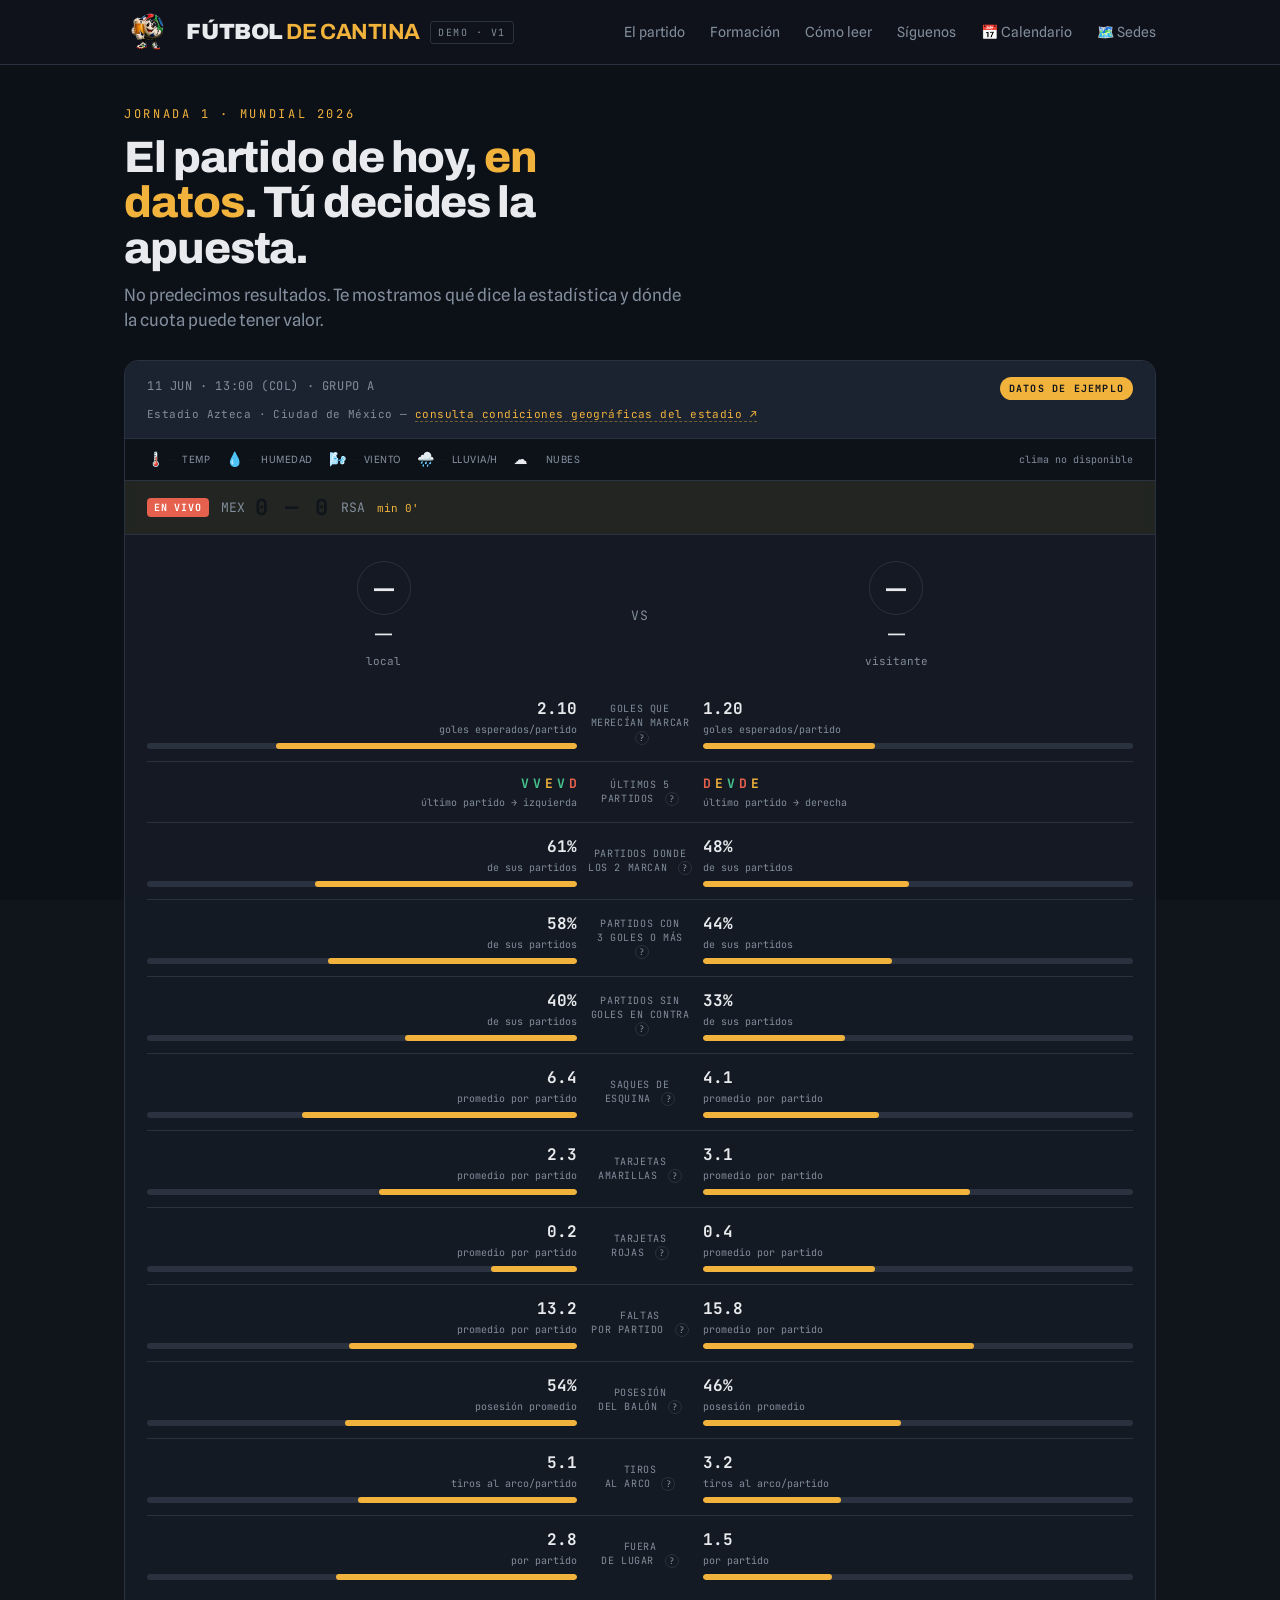
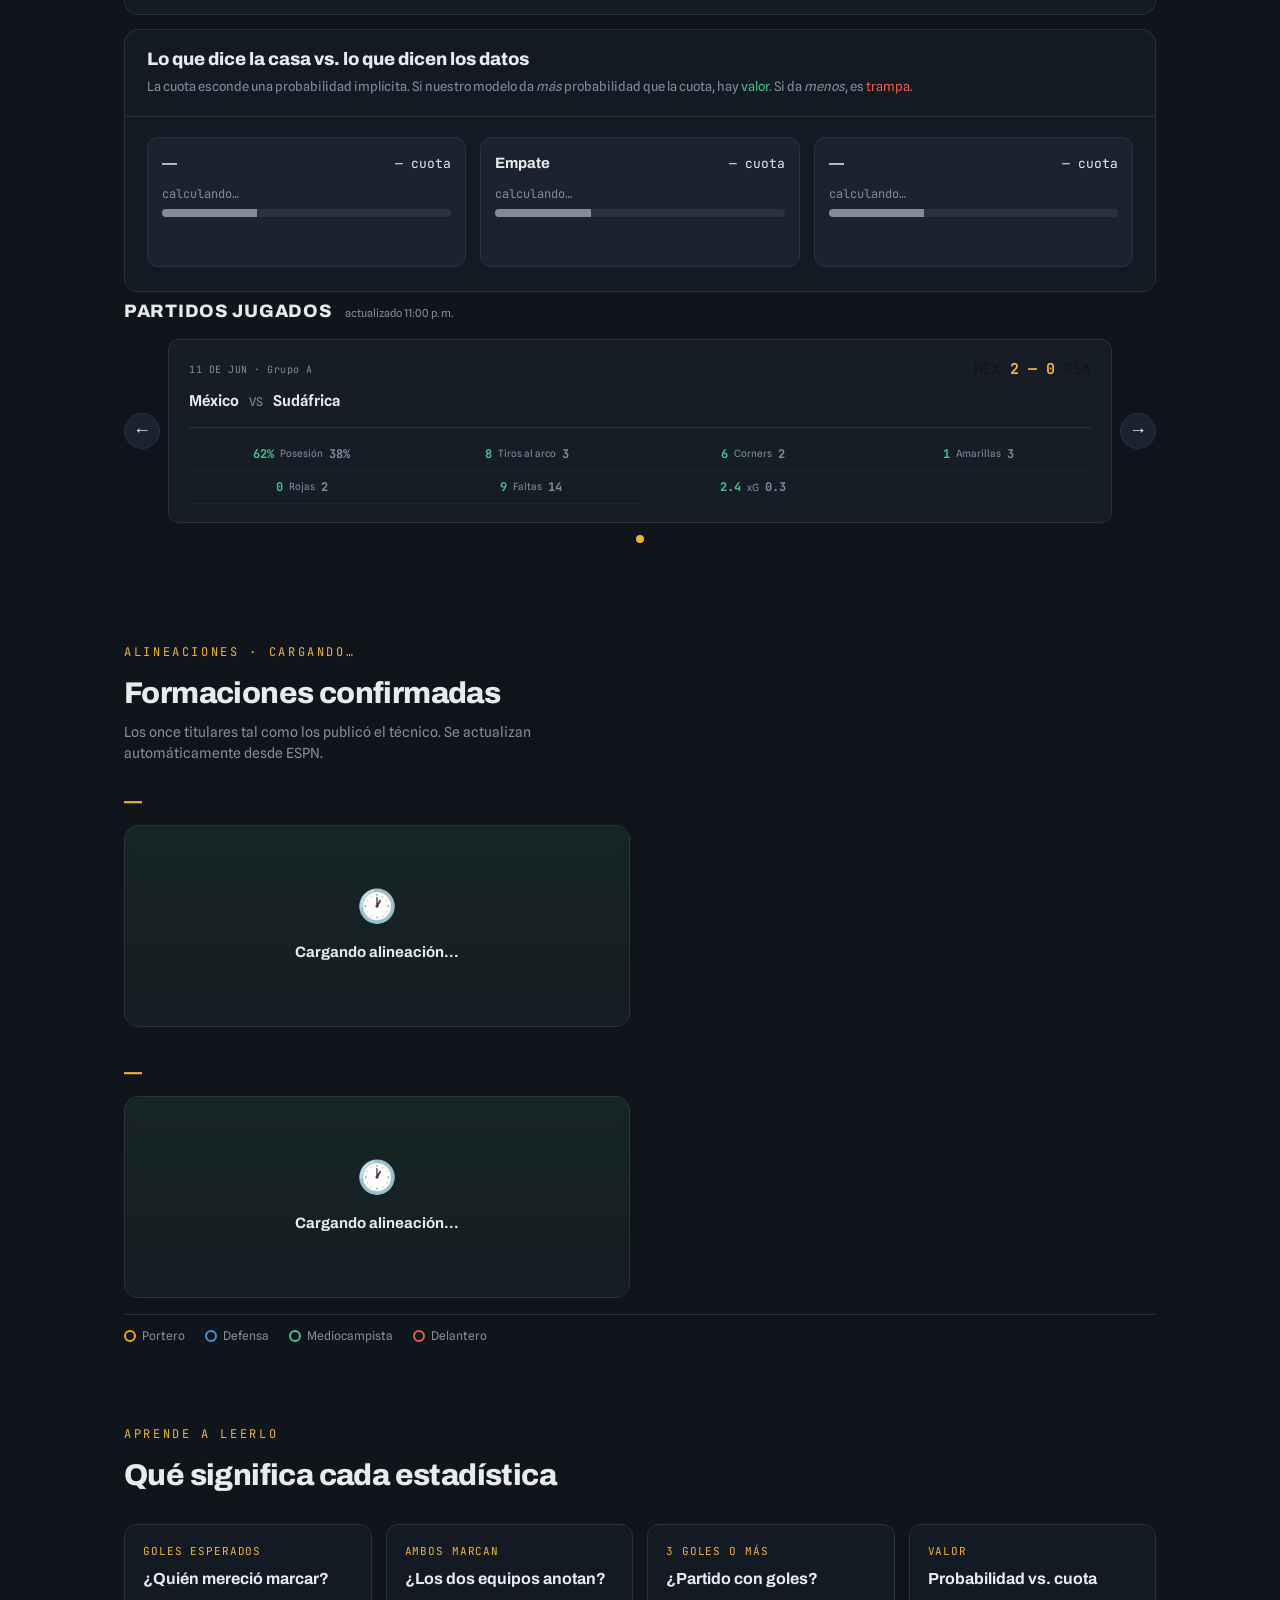
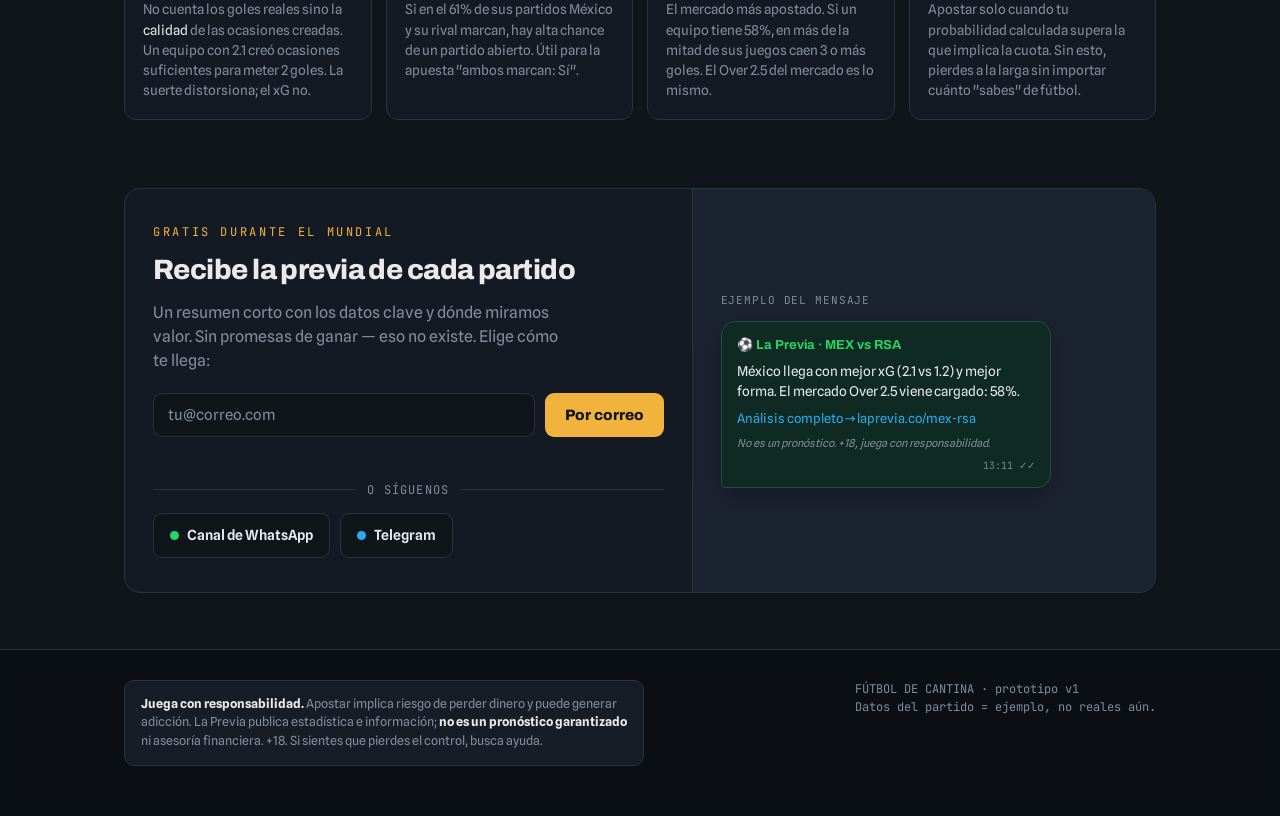
==== index.html @ c5393a56 "Motor Poisson: probabilidades automaticas desde historial ESPN" ====
<!doctype html>
<html lang="es">
<head>
  <meta charset="utf-8">
  <meta name="viewport" content="width=device-width, initial-scale=1">
  <title>Fútbol de Cantina — Los datos antes de la apuesta</title>
  <link rel="preconnect" href="https://fonts.googleapis.com">
  <link rel="preconnect" href="https://fonts.gstatic.com" crossorigin>
  <link href="https://fonts.googleapis.com/css2?family=Archivo:ital,wght@0,400;0,600;0,800;0,900&family=Spline+Sans:wght@400;500;600&family=JetBrains+Mono:wght@500;700&display=swap" rel="stylesheet">
  <link rel="stylesheet" href="style.css">
</head>
<body>

<!-- Video de fondo: pon tu archivo en video/fondo.mp4 -->
<div class="video-bg">
  <video autoplay muted loop playsinline>
    <source src="15552725_3840_2160_30fps.mp4" type="video/mp4">
  </video>
</div>

<header>
  <div class="wrap bar">
    <div class="brand">
      <img src="Logo.png" alt="Logo Fútbol de Cantina" class="logo-img">
      <span class="logo">FÚTBOL <b>DE CANTINA</b></span>
      <span class="tag-demo">demo · v1</span>
    </div>
    <nav>
      <a href="#partido">El partido</a>
      <a href="#formacion">Formación</a>
      <a href="#leer">Cómo leer</a>
      <a href="#lista">Síguenos</a>
      <a href="partidos.html">📅 Calendario</a>
      <a href="sedes.html">🗺️ Sedes</a>
    </nav>
  </div>
</header>

<main class="wrap">

  <!-- ── SECCIÓN 1: Dossier del partido ── -->
  <section class="hero" id="partido">
    <div class="eyebrow">Jornada 1 · Mundial 2026</div>
    <h1>El partido de hoy, <em>en datos</em>. Tú decides la apuesta.</h1>
    <p class="lede">No predecimos resultados. Te mostramos qué dice la estadística y dónde la cuota puede tener valor.</p>

    <div class="dossier" aria-label="Análisis del partido">
      <div class="dossier-top">
        <span class="meta">11 JUN · 13:00 (COL) · GRUPO A</span>
        <span class="demo-pill">Datos de ejemplo</span>
        <div class="meta-estadio">
          Estadio Azteca · Ciudad de México —
          <a href="sedes.html#cdmx" class="link-sede">consulta condiciones geográficas del estadio ↗</a>
        </div>
      </div>

      <!-- ── CLIMA EN VIVO (Open-Meteo, sin API key) ── -->
      <div class="clima-vivo" id="clima-vivo">
        <div class="clima-item" id="cv-temp"><span class="cv-icon">🌡️</span><span class="cv-val" id="cv-temp-val">—</span><span class="cv-lbl">temp</span></div>
        <div class="clima-item" id="cv-hum"><span class="cv-icon">💧</span><span class="cv-val" id="cv-hum-val">—</span><span class="cv-lbl">humedad</span></div>
        <div class="clima-item" id="cv-viento"><span class="cv-icon">🌬️</span><span class="cv-val" id="cv-viento-val">—</span><span class="cv-lbl">viento</span></div>
        <div class="clima-item" id="cv-precip"><span class="cv-icon">🌧️</span><span class="cv-val" id="cv-precip-val">—</span><span class="cv-lbl">lluvia/h</span></div>
        <div class="clima-item" id="cv-nube"><span class="cv-icon">☁️</span><span class="cv-val" id="cv-nube-val">—</span><span class="cv-lbl">nubes</span></div>
        <div class="clima-actualizando" id="cv-estado">cargando clima…</div>
      </div>

      <!-- ── MARCADOR EN VIVO ── -->
      <div class="marcador-vivo" id="marcador-vivo" hidden>
        <div class="mv-badge" id="mv-estado-badge">EN VIVO</div>
        <div class="mv-score">
          <span class="mv-equipo" id="mv-local">MEX</span>
          <span class="mv-goles" id="mv-goles">0 — 0</span>
          <span class="mv-equipo" id="mv-visitante">RSA</span>
        </div>
        <div class="mv-minuto" id="mv-minuto">min 0'</div>
        <div class="mv-stats" id="mv-stats-row"></div>
      </div>

      <div class="teams" id="teams-dyn">
        <div class="team">
          <div class="crest" id="crest-local">—</div>
          <div class="name" id="name-local">—</div>
          <div class="rank" id="rank-local">local</div>
        </div>
        <div class="vs">VS</div>
        <div class="team">
          <div class="crest" id="crest-visitante">—</div>
          <div class="name" id="name-visitante">—</div>
          <div class="rank" id="rank-visitante">visitante</div>
        </div>
      </div>

      <div class="ind">

        <!-- ESTADÍSTICA 1: Goles esperados -->
        <div class="ind-row">
          <div class="cell l">
            <div class="ind-val l">2.10</div>
            <div class="ind-sub l">goles esperados/partido</div>
            <div class="barwrap l"><span class="bar" data-w="70"></span></div>
          </div>
          <div class="ind-label">
            Goles que<br>merecían marcar
            <span class="stat-tip" data-tip="xg">?</span>
          </div>
          <div class="cell">
            <div class="ind-val r">1.20</div>
            <div class="ind-sub r">goles esperados/partido</div>
            <div class="barwrap"><span class="bar" data-w="40"></span></div>
          </div>
        </div>

        <!-- ESTADÍSTICA 2: Últimos 5 partidos -->
        <div class="ind-row">
          <div class="cell l">
            <div class="ind-val l forma">
              <span class="f-v">V</span><span class="f-v">V</span><span class="f-e">E</span><span class="f-v">V</span><span class="f-d">D</span>
            </div>
            <div class="ind-sub l">último partido → izquierda</div>
          </div>
          <div class="ind-label">
            Últimos 5<br>partidos
            <span class="stat-tip" data-tip="forma">?</span>
          </div>
          <div class="cell">
            <div class="ind-val r forma">
              <span class="f-d">D</span><span class="f-e">E</span><span class="f-v">V</span><span class="f-d">D</span><span class="f-e">E</span>
            </div>
            <div class="ind-sub r">último partido → derecha</div>
          </div>
        </div>

        <!-- ESTADÍSTICA 3: Ambos marcan -->
        <div class="ind-row">
          <div class="cell l">
            <div class="ind-val l">61%</div>
            <div class="ind-sub l">de sus partidos</div>
            <div class="barwrap l"><span class="bar" data-w="61"></span></div>
          </div>
          <div class="ind-label">
            Partidos donde<br>los 2 marcan
            <span class="stat-tip" data-tip="btts">?</span>
          </div>
          <div class="cell">
            <div class="ind-val r">48%</div>
            <div class="ind-sub r">de sus partidos</div>
            <div class="barwrap"><span class="bar" data-w="48"></span></div>
          </div>
        </div>

        <!-- ESTADÍSTICA 4: Más de 2 goles -->
        <div class="ind-row">
          <div class="cell l">
            <div class="ind-val l">58%</div>
            <div class="ind-sub l">de sus partidos</div>
            <div class="barwrap l"><span class="bar" data-w="58"></span></div>
          </div>
          <div class="ind-label">
            Partidos con<br>3 goles o más
            <span class="stat-tip" data-tip="over">?</span>
          </div>
          <div class="cell">
            <div class="ind-val r">44%</div>
            <div class="ind-sub r">de sus partidos</div>
            <div class="barwrap"><span class="bar" data-w="44"></span></div>
          </div>
        </div>

        <!-- ESTADÍSTICA 5: Portería a cero -->
        <div class="ind-row">
          <div class="cell l">
            <div class="ind-val l">40%</div>
            <div class="ind-sub l">de sus partidos</div>
            <div class="barwrap l"><span class="bar" data-w="40"></span></div>
          </div>
          <div class="ind-label">
            Partidos sin<br>goles en contra
            <span class="stat-tip" data-tip="cs">?</span>
          </div>
          <div class="cell">
            <div class="ind-val r">33%</div>
            <div class="ind-sub r">de sus partidos</div>
            <div class="barwrap"><span class="bar" data-w="33"></span></div>
          </div>
        </div>

        <!-- ESTADÍSTICA 6: Saques de esquina -->
        <div class="ind-row">
          <div class="cell l">
            <div class="ind-val l">6.4</div>
            <div class="ind-sub l">promedio por partido</div>
            <div class="barwrap l"><span class="bar" data-w="64"></span></div>
          </div>
          <div class="ind-label">
            Saques de<br>esquina
            <span class="stat-tip" data-tip="corners">?</span>
          </div>
          <div class="cell">
            <div class="ind-val r">4.1</div>
            <div class="ind-sub r">promedio por partido</div>
            <div class="barwrap"><span class="bar" data-w="41"></span></div>
          </div>
        </div>

        <!-- ESTADÍSTICA 7: Tarjetas amarillas -->
        <div class="ind-row">
          <div class="cell l">
            <div class="ind-val l">2.3</div>
            <div class="ind-sub l">promedio por partido</div>
            <div class="barwrap l"><span class="bar" data-w="46"></span></div>
          </div>
          <div class="ind-label">
            Tarjetas<br>amarillas
            <span class="stat-tip" data-tip="amarillas">?</span>
          </div>
          <div class="cell">
            <div class="ind-val r">3.1</div>
            <div class="ind-sub r">promedio por partido</div>
            <div class="barwrap"><span class="bar" data-w="62"></span></div>
          </div>
        </div>

        <!-- ESTADÍSTICA 8: Tarjetas rojas -->
        <div class="ind-row">
          <div class="cell l">
            <div class="ind-val l">0.2</div>
            <div class="ind-sub l">promedio por partido</div>
            <div class="barwrap l"><span class="bar" data-w="20"></span></div>
          </div>
          <div class="ind-label">
            Tarjetas<br>rojas
            <span class="stat-tip" data-tip="rojas">?</span>
          </div>
          <div class="cell">
            <div class="ind-val r">0.4</div>
            <div class="ind-sub r">promedio por partido</div>
            <div class="barwrap"><span class="bar" data-w="40"></span></div>
          </div>
        </div>

        <!-- ESTADÍSTICA 9: Faltas -->
        <div class="ind-row">
          <div class="cell l">
            <div class="ind-val l">13.2</div>
            <div class="ind-sub l">promedio por partido</div>
            <div class="barwrap l"><span class="bar" data-w="53"></span></div>
          </div>
          <div class="ind-label">
            Faltas<br>por partido
            <span class="stat-tip" data-tip="faltas">?</span>
          </div>
          <div class="cell">
            <div class="ind-val r">15.8</div>
            <div class="ind-sub r">promedio por partido</div>
            <div class="barwrap"><span class="bar" data-w="63"></span></div>
          </div>
        </div>

        <!-- ESTADÍSTICA 10: Posesión -->
        <div class="ind-row">
          <div class="cell l">
            <div class="ind-val l">54%</div>
            <div class="ind-sub l">posesión promedio</div>
            <div class="barwrap l"><span class="bar" data-w="54"></span></div>
          </div>
          <div class="ind-label">
            Posesión<br>del balón
            <span class="stat-tip" data-tip="posesion">?</span>
          </div>
          <div class="cell">
            <div class="ind-val r">46%</div>
            <div class="ind-sub r">posesión promedio</div>
            <div class="barwrap"><span class="bar" data-w="46"></span></div>
          </div>
        </div>

        <!-- ESTADÍSTICA 11: Tiros al arco -->
        <div class="ind-row">
          <div class="cell l">
            <div class="ind-val l">5.1</div>
            <div class="ind-sub l">tiros al arco/partido</div>
            <div class="barwrap l"><span class="bar" data-w="51"></span></div>
          </div>
          <div class="ind-label">
            Tiros<br>al arco
            <span class="stat-tip" data-tip="tiros">?</span>
          </div>
          <div class="cell">
            <div class="ind-val r">3.2</div>
            <div class="ind-sub r">tiros al arco/partido</div>
            <div class="barwrap"><span class="bar" data-w="32"></span></div>
          </div>
        </div>

        <!-- ESTADÍSTICA 12: Fuera de lugar -->
        <div class="ind-row">
          <div class="cell l">
            <div class="ind-val l">2.8</div>
            <div class="ind-sub l">por partido</div>
            <div class="barwrap l"><span class="bar" data-w="56"></span></div>
          </div>
          <div class="ind-label">
            Fuera<br>de lugar
            <span class="stat-tip" data-tip="offside">?</span>
          </div>
          <div class="cell">
            <div class="ind-val r">1.5</div>
            <div class="ind-sub r">por partido</div>
            <div class="barwrap"><span class="bar" data-w="30"></span></div>
          </div>
        </div>

      </div><!-- /ind -->
    </div><!-- /dossier -->

    <!-- ── SECCIÓN EN VIVO: Lo que está pasando vs lo esperado ── -->
    <div id="seccion-vivo" hidden>
      <div class="vivo-header">
        <span class="vivo-header-badge">EN VIVO</span>
        <span class="vivo-header-titulo">Lo que está pasando en el partido</span>
        <span class="vivo-header-sub">vs. lo que se esperaba históricamente</span>
      </div>
      <div class="dossier vivo-dossier" aria-label="Estadísticas en vivo">
        <div class="dossier-top vivo-dossier-top">
          <span class="meta" id="vivo-meta-equipos">—</span>
          <span class="vivo-leyenda">
            <span class="vivo-dot hist"></span> Histórico &nbsp;
            <span class="vivo-dot live"></span> En vivo
          </span>
        </div>
        <!-- Comparación lado a lado por fila -->
        <div class="ind vivo-comparacion" id="ind-vivo-comp">
          <!-- Se llena dinámicamente por renderComparacion() -->
        </div>
        <!-- Stats puras en vivo -->
        <div class="ind" id="ind-vivo"></div>
      </div>
    </div>

    <!-- Bloque valor vs. cuota -->
    <div class="signature" id="bloque-valor">
      <div class="sig-head">
        <h3>Lo que dice la casa vs. lo que dicen los datos</h3>
        <p>La cuota esconde una probabilidad implícita. Si nuestro modelo da <em>más</em> probabilidad que la cuota, hay <span style="color:var(--pos)">valor</span>. Si da <em>menos</em>, es <span style="color:var(--neg)">trampa</span>.</p>
        <p class="previa-fuente" id="previa-fuente" style="font-size:12px;color:var(--muted);margin-top:4px"></p>
      </div>
      <div class="sig-body">
        <div class="market" id="market-dyn">
          <!-- Se llena dinámicamente -->
          <div class="pick">
            <div class="h"><span class="opt" id="opt-local">—</span><span class="odd mono" id="odd-local">— cuota</span></div>
            <div class="pct" id="pct-local">calculando…</div>
            <div class="pbar"><i id="pbar-local" data-w="33"></i></div>
            <span class="valtag" id="val-local"></span>
          </div>
          <div class="pick">
            <div class="h"><span class="opt">Empate</span><span class="odd mono" id="odd-empate">— cuota</span></div>
            <div class="pct" id="pct-empate">calculando…</div>
            <div class="pbar"><i id="pbar-empate" data-w="33"></i></div>
            <span class="valtag" id="val-empate"></span>
          </div>
          <div class="pick">
            <div class="h"><span class="opt" id="opt-visitante">—</span><span class="odd mono" id="odd-visitante">— cuota</span></div>
            <div class="pct" id="pct-visitante">calculando…</div>
            <div class="pbar"><i id="pbar-visitante" data-w="33"></i></div>
            <span class="valtag" id="val-visitante"></span>
          </div>
        </div>
      </div>
    </div>
  </section>

  <!-- ── CARRUSEL PARTIDOS ANTERIORES ── -->
  <section id="carrusel-sec" hidden>
    <div class="car-titulo-row">
      <span class="car-titulo">Partidos jugados</span>
      <span class="car-actualizado" id="car-actualizado"></span>
    </div>
    <div class="carrusel-wrap">
      <button class="car-flecha car-prev" id="car-prev" onclick="carMover(-1)">&#8592;</button>
      <div class="carrusel-viewport">
        <div class="carrusel-track" id="car-track"></div>
      </div>
      <button class="car-flecha car-next" id="car-next" onclick="carMover(1)">&#8594;</button>
    </div>
    <div class="car-dots" id="car-dots"></div>
  </section>

  <!-- ── SECCIÓN 2: Formaciones ── -->
  <section class="formacion-sec" id="formacion">
    <div class="eyebrow" id="form-eyebrow">Alineaciones · cargando…</div>
    <h2 class="sec-title">Formaciones confirmadas</h2>
    <p class="sec-sub">Los once titulares tal como los publicó el técnico. Se actualizan automáticamente desde ESPN.</p>

    <!-- Local -->
    <div class="form-equipo-titulo" id="form-local-titulo">—</div>
    <div id="form-local-grid" class="form-grid">
      <div class="form-team-card">
        <div class="pitch pitch-pendiente">
          <div class="pendiente-msg">
            <div class="pendiente-icon">🕐</div>
            <div class="pendiente-txt">Cargando alineación…</div>
          </div>
        </div>
      </div>
    </div>

    <!-- Visitante -->
    <div class="form-equipo-titulo" id="form-visitante-titulo" style="margin-top:32px">—</div>
    <div id="form-visitante-grid" class="form-grid">
      <div class="form-team-card">
        <div class="pitch pitch-pendiente">
          <div class="pendiente-msg">
            <div class="pendiente-icon">🕐</div>
            <div class="pendiente-txt">Cargando alineación…</div>
          </div>
        </div>
      </div>
    </div>

    <!-- Leyenda -->
    <div class="form-leyenda">
      <span class="ley-item"><span class="ley-dot gk"></span>Portero</span>
      <span class="ley-item"><span class="ley-dot def"></span>Defensa</span>
      <span class="ley-item"><span class="ley-dot mid"></span>Mediocampista</span>
      <span class="ley-item"><span class="ley-dot fwd"></span>Delantero</span>
    </div>
  </section>

  <!-- ── SECCIÓN 3: Cómo leer ── -->
  <section class="read" id="leer">
    <div class="eyebrow">Aprende a leerlo</div>
    <h2>Qué significa cada estadística</h2>
    <div class="grid4">
      <div class="card">
        <div class="k">Goles esperados</div>
        <h4>¿Quién mereció marcar?</h4>
        <p>No cuenta los goles reales sino la <em>calidad</em> de las ocasiones creadas. Un equipo con 2.1 creó ocasiones suficientes para meter 2 goles. La suerte distorsiona; el xG no.</p>
      </div>
      <div class="card">
        <div class="k">Ambos marcan</div>
        <h4>¿Los dos equipos anotan?</h4>
        <p>Si en el 61% de sus partidos México y su rival marcan, hay alta chance de un partido abierto. Útil para la apuesta "ambos marcan: Sí".</p>
      </div>
      <div class="card">
        <div class="k">3 goles o más</div>
        <h4>¿Partido con goles?</h4>
        <p>El mercado más apostado. Si un equipo tiene 58%, en más de la mitad de sus juegos caen 3 o más goles. El Over 2.5 del mercado es lo mismo.</p>
      </div>
      <div class="card">
        <div class="k">VALOR</div>
        <h4>Probabilidad vs. cuota</h4>
        <p>Apostar solo cuando tu probabilidad calculada supera la que implica la cuota. Sin esto, pierdes a la larga sin importar cuánto "sabes" de fútbol.</p>
      </div>
    </div>
  </section>

  <!-- ── SECCIÓN 4: Captación ── -->
  <section class="capture" id="lista">
    <div class="cap-grid">
      <div class="cap-left">
        <div class="eyebrow">Gratis durante el Mundial</div>
        <h2>Recibe la previa de cada partido</h2>
        <p>Un resumen corto con los datos clave y dónde miramos valor. Sin promesas de ganar — eso no existe. Elige cómo te llega:</p>

        <form name="lista-correo" method="POST" data-netlify="true"
              netlify-honeypot="campo-trampa" id="form-correo" novalidate>
          <p class="campo-trampa" aria-hidden="true">
            <label>No llenes esto: <input name="campo-trampa"></label>
          </p>
          <input type="hidden" name="form-name" value="lista-correo">
          <div class="form">
            <input id="email" name="email" type="email" inputmode="email"
                   placeholder="tu@correo.com" aria-label="Correo electrónico" required>
            <button type="submit">Por correo</button>
          </div>
        </form>

        <div class="ok" id="ok" role="status" aria-live="polite"></div>

        <div class="or">o síguenos</div>
        <div class="chans">
          <a class="chan" href="#" id="wa" aria-label="Canal de WhatsApp próximamente">
            <span class="dot wa"></span> Canal de WhatsApp
          </a>
          <a class="chan" href="#" id="tg" aria-label="Canal de Telegram próximamente">
            <span class="dot tg"></span> Telegram
          </a>
        </div>
      </div>

      <div class="cap-right">
        <div class="preview-label">Ejemplo del mensaje</div>
        <div class="bubble">
          <div class="head">⚽ La Previa · MEX vs RSA</div>
          <p>México llega con mejor xG (2.1 vs 1.2) y mejor forma. El mercado Over 2.5 viene cargado: 58%.</p>
          <p class="link">Análisis completo → laprevia.co/mex-rsa</p>
          <p class="legal">No es un pronóstico. +18, juega con responsabilidad.</p>
          <div class="time">13:11 ✓✓</div>
        </div>
      </div>
    </div>
  </section>

</main>

<footer>
  <div class="wrap foot">
    <div class="resp">
      <b>Juega con responsabilidad.</b> Apostar implica riesgo de perder dinero y puede generar adicción.
      La Previa publica estadística e información; <b>no es un pronóstico garantizado</b> ni asesoría financiera.
      +18. Si sientes que pierdes el control, busca ayuda.
    </div>
    <div class="who">FÚTBOL DE CANTINA · prototipo v1<br>Datos del partido = ejemplo, no reales aún.</div>
  </div>
</footer>

<!-- Barra de navegación inferior para móvil -->
<nav class="bottom-nav" aria-label="Navegación">
  <a href="#partido"   class="bnav-item" aria-label="El partido">
    <span class="bnav-icon">⚽</span>
    <span class="bnav-label">Partido</span>
  </a>
  <a href="#formacion" class="bnav-item" aria-label="Formaciones">
    <span class="bnav-icon">👥</span>
    <span class="bnav-label">Formación</span>
  </a>
  <a href="partidos.html" class="bnav-item" aria-label="Calendario">
    <span class="bnav-icon">📅</span>
    <span class="bnav-label">Calendario</span>
  </a>
  <a href="sedes.html" class="bnav-item" aria-label="Sedes">
    <span class="bnav-icon">🗺️</span>
    <span class="bnav-label">Sedes</span>
  </a>
  <a href="#lista" class="bnav-item" aria-label="Síguenos">
    <span class="bnav-icon">🔔</span>
    <span class="bnav-label">Síguenos</span>
  </a>
</nav>

<!-- Modal de estadísticas del jugador -->
<div class="modal-overlay" id="modal" role="dialog" aria-modal="true" aria-labelledby="modal-nombre" hidden>
  <div class="modal-box">
    <button class="modal-close" id="modal-close" aria-label="Cerrar">✕</button>
    <div class="modal-pos-tag" id="modal-pos"></div>
    <div class="modal-nombre" id="modal-nombre"></div>
    <div class="modal-stats" id="modal-stats"></div>
    <p class="modal-nota">Datos de ejemplo · no reales</p>
  </div>
</div>

<!-- Tooltip de estadísticas -->
<div class="tooltip-box" id="tooltip" hidden></div>

<script src="datos.js"></script>
<script src="main.js"></script>

<script>
/* ══════════════════════════════════════════════════════════════
   AUTO-ROTACIÓN: detecta el partido activo o el próximo
   usando HORARIO y RESULTADOS_PARTIDOS de datos.js
══════════════════════════════════════════════════════════════ */
var dp         = detectarPartido();
var matchShow  = dp.actual || dp.proximo;   /* partido a mostrar */
var ahora      = Date.now();

/* Construir objeto PARTIDO desde datos.js */
var PARTIDO = {
  lat:       matchShow ? matchShow.lat : 19.3029,
  lon:       matchShow ? matchShow.lon : -99.1504,
  fixtureId: null,
  apiKey:    '',
  marcador:  null,
  statsVivo: null
};

/* Si hay resultado disponible (partido jugado o en curso) */
if (matchShow) {
  var res = RESULTADOS_PARTIDOS[matchShow.id];
  if (res && res.jugado) {
    var inicioMs = new Date(matchShow.utc).getTime();
    var diffMin  = Math.floor((ahora - inicioMs) / 60000);
    var estado   = diffMin >= 115 ? 'FT' : diffMin >= 46 ? '2H' : diffMin >= 45 ? 'HT' : 'NS';
    PARTIDO.marcador = {
      localNom:       matchShow.localSig,
      visitanteNom:   matchShow.visitanteSig,
      golesLocal:     res.golesLocal,
      golesVisitante: res.golesVisitante,
      minuto:         Math.min(90, Math.max(1, diffMin)),
      estado:         estado
    };
    PARTIDO.statsVivo = res.stats;
  }
}

/* Actualizar cabecera y equipos del dossier con el partido real */
if (matchShow) {
  var metaEl = document.querySelector('.dossier-top .meta');
  var estadioEl = document.querySelector('.meta-estadio');
  var fechaUTC  = new Date(matchShow.utc);
  var fechaStr = fechaUTC.toLocaleDateString('es-CO', { timeZone:'America/Bogota', day:'2-digit', month:'short' }).toUpperCase();
  var horaStr  = fechaUTC.toLocaleTimeString('es-CO', { timeZone:'America/Bogota', hour:'2-digit', minute:'2-digit' });
  if (metaEl)   metaEl.textContent = fechaStr + ' · ' + horaStr + ' (COL) · GRUPO ' + matchShow.grupo;
  if (estadioEl) estadioEl.innerHTML = matchShow.estadio + ' —'
    + ' <a href="sedes.html#' + matchShow.estadioId + '" class="link-sede">consulta condiciones geográficas del estadio ↗</a>';

  /* Nombres de equipos en el bloque VS */
  var cL = document.getElementById('crest-local'),
      cV = document.getElementById('crest-visitante'),
      nL = document.getElementById('name-local'),
      nV = document.getElementById('name-visitante');
  if (cL) cL.textContent = matchShow.localSig;
  if (cV) cV.textContent = matchShow.visitanteSig;
  if (nL) nL.textContent = matchShow.localNom  || matchShow.localSig;
  if (nV) nV.textContent = matchShow.visitanteNom || matchShow.visitanteSig;

  /* Títulos de formación */
  var ftL = document.getElementById('form-local-titulo'),
      ftV = document.getElementById('form-visitante-titulo');
  if (ftL) ftL.textContent = matchShow.localNom  || matchShow.localSig;
  if (ftV) ftV.textContent = matchShow.visitanteNom || matchShow.visitanteSig;
}

function cargarClima() {
  var url = 'https://api.open-meteo.com/v1/forecast'
    + '?latitude='  + PARTIDO.lat
    + '&longitude=' + PARTIDO.lon
    + '&current=temperature_2m,relative_humidity_2m,precipitation,wind_speed_10m,cloud_cover'
    + '&wind_speed_unit=kmh&timezone=auto';

  fetch(url)
    .then(function(r) { return r.json(); })
    .then(function(d) {
      var c = d.current;
      document.getElementById('cv-temp-val').textContent   = c.temperature_2m    + '°C';
      document.getElementById('cv-hum-val').textContent    = c.relative_humidity_2m + '%';
      document.getElementById('cv-viento-val').textContent = c.wind_speed_10m    + ' km/h';
      document.getElementById('cv-precip-val').textContent = c.precipitation      + ' mm';
      document.getElementById('cv-nube-val').textContent   = c.cloud_cover        + '%';
      document.getElementById('cv-estado').textContent     = 'actualizado ' + new Date().toLocaleTimeString('es-CO', {hour:'2-digit', minute:'2-digit'});
    })
    .catch(function() {
      document.getElementById('cv-estado').textContent = 'clima no disponible';
    });
}

cargarClima();
setInterval(cargarClima, 10 * 60 * 1000); /* cada 10 min */

/* ══════════════════════════════════════════════════════════════
   MARCADOR EN VIVO — API-Football (RapidAPI, plan gratuito)
   Sólo se activa si PARTIDO.fixtureId tiene un valor y
   PARTIDO.apiKey está configurado.
   Estadísticas que actualiza en tiempo real:
   posesión, tiros, corners, tarjetas amarillas/rojas, faltas
══════════════════════════════════════════════════════════════ */
var STATS_EN_VIVO = [
  { key: 'Ball Possession',      id: 'posesion', lbl: 'posesión' },
  { key: 'Shots on Goal',        id: 'tiros',    lbl: 'tiros'    },
  { key: 'Corner Kicks',         id: 'corners',  lbl: 'corners'  },
  { key: 'Yellow Cards',         id: 'amarillas',lbl: 'amarillas'},
  { key: 'Red Cards',            id: 'rojas',    lbl: 'rojas'    },
  { key: 'Fouls',                id: 'faltas',   lbl: 'faltas'   }
];

function actualizarStatsBarra(id, valorLocal, valorVisitante) {
  /* Actualiza la barra y el número en las filas .ind-row del dossier */
  var rows = document.querySelectorAll('.ind-row');
  rows.forEach(function(row) {
    var tip = row.querySelector('[data-tip="' + id + '"]');
    if (!tip) return;
    var vals = row.querySelectorAll('.ind-val');
    var bars = row.querySelectorAll('.bar');
    if (vals[0]) vals[0].textContent = valorLocal;
    if (vals[1]) vals[1].textContent = valorVisitante;
    /* recalcular barras proporcionales */
    var vL = parseFloat(valorLocal)    || 0;
    var vR = parseFloat(valorVisitante)|| 0;
    var max = Math.max(vL, vR, 1);
    if (bars[0]) bars[0].dataset.w = Math.round(vL / max * 100);
    if (bars[1]) bars[1].dataset.w = Math.round(vR / max * 100);
    /* re-animar */
    if (bars[0]) bars[0].style.width = bars[0].dataset.w + '%';
    if (bars[1]) bars[1].style.width = bars[1].dataset.w + '%';
  });
}

function renderMiniStats(statsLocal, statsVisitante) {
  var cont = document.getElementById('mv-stats-row');
  if (!cont) return;
  cont.innerHTML = '';
  STATS_EN_VIVO.forEach(function(s) {
    var vL = statsLocal[s.key]      || '—';
    var vR = statsVisitante[s.key]  || '—';
    var el = document.createElement('div');
    el.className = 'mv-stat-item';
    el.innerHTML = '<span class="mvs-val">' + vL + ' / ' + vR + '</span>'
                 + '<span class="mvs-lbl">' + s.lbl + '</span>';
    cont.appendChild(el);
    actualizarStatsBarra(s.id, vL, vR);
  });
}

function mostrarMarcador(localNom, visitanteNom, golesL, golesV, minuto, estado) {
  var mv    = document.getElementById('marcador-vivo');
  var badge = document.getElementById('mv-estado-badge');
  if (!mv) return;
  mv.hidden = false;
  document.getElementById('mv-local').textContent     = localNom;
  document.getElementById('mv-visitante').textContent = visitanteNom;
  document.getElementById('mv-goles').textContent     = golesL + ' — ' + golesV;
  var esFinal = (estado === 'FT' || estado === 'AET' || estado === 'PEN');
  document.getElementById('mv-minuto').textContent    = esFinal ? 'Partido finalizado' : 'min ' + minuto + '\'';
  badge.textContent = esFinal ? 'FINALIZADO' : 'EN VIVO';
  badge.classList.toggle('finalizado', esFinal);
}

/* ── Marcador desde datos manuales ── */
function aplicarMarcadorManual() {
  var m = PARTIDO.marcador;
  if (!m || m.estado === 'NS') return;
  mostrarMarcador(m.localNom, m.visitanteNom, m.golesLocal, m.golesVisitante, m.minuto, m.estado);
  if (PARTIDO.statsVivo) {
    /* Mapear statsVivo al formato que espera renderMiniStats */
    var sL = {}, sV = {};
    var MAP = {
      posesion:  'Ball Possession',
      tiros:     'Shots on Goal',
      corners:   'Corner Kicks',
      amarillas: 'Yellow Cards',
      rojas:     'Red Cards',
      faltas:    'Fouls',
      xg:        'expected_goals'
    };
    Object.keys(PARTIDO.statsVivo).forEach(function(k) {
      var key = MAP[k] || k;
      sL[key] = PARTIDO.statsVivo[k].local;
      sV[key] = PARTIDO.statsVivo[k].visitante;
    });
    renderMiniStats(sL, sV);
    renderTablaVivo(PARTIDO.statsVivo);
    renderComparacion(PARTIDO.statsVivo);
    var meta = document.getElementById('vivo-meta-equipos');
    if (meta) meta.textContent = m.localNom + ' vs ' + m.visitanteNom + ' · ' + (m.estado === 'FT' ? 'Final' : 'min ' + m.minuto + '\'');
  }
}

/* ── Comparación histórico vs vivo por fila ── */
function renderComparacion(sv) {
  var cont = document.getElementById('ind-vivo-comp');
  if (!cont) return;
  cont.innerHTML = '';
  var META = {
    xg:        { hist: 'xg',        lbl: 'Goles esperados (xG)',  histL: null, histR: null },
    posesion:  { hist: 'posesion',  lbl: 'Posesión del balón' },
    tiros:     { hist: 'tiros',     lbl: 'Tiros al arco' },
    corners:   { hist: 'corners',   lbl: 'Saques de esquina' },
    amarillas: { hist: 'amarillas', lbl: 'Amarillas' },
    rojas:     { hist: 'rojas',     lbl: 'Tarjetas rojas' },
    faltas:    { hist: 'faltas',    lbl: 'Faltas cometidas' }
  };
  /* Leer valores históricos del DOM */
  function getHistVal(tip, side) {
    var row = null;
    document.querySelectorAll('.ind-row').forEach(function(r) {
      if (r.querySelector('[data-tip="' + tip + '"]')) row = r;
    });
    if (!row) return '—';
    var vals = row.querySelectorAll('.ind-val');
    return side === 'l' ? (vals[0] ? vals[0].textContent : '—')
                        : (vals[1] ? vals[1].textContent : '—');
  }
  Object.keys(META).forEach(function(k) {
    if (!sv[k]) return;
    var info = META[k];
    var vHL = getHistVal(info.hist || k, 'l');
    var vHR = getHistVal(info.hist || k, 'r');
    var vLL = sv[k].local, vLR = sv[k].visitante;
    var row = document.createElement('div');
    row.className = 'comp-row';
    row.innerHTML =
      '<div class="comp-cell l">'
        + '<span class="comp-hist">' + vHL + '</span>'
        + '<span class="comp-sep">→</span>'
        + '<span class="comp-live">' + vLL + '</span>'
      + '</div>'
      + '<div class="comp-label">' + info.lbl + '</div>'
      + '<div class="comp-cell r">'
        + '<span class="comp-live">' + vLR + '</span>'
        + '<span class="comp-sep">←</span>'
        + '<span class="comp-hist">' + vHR + '</span>'
      + '</div>';
    cont.appendChild(row);
  });
}

/* ── Tabla "Lo que está pasando" ── */
function renderTablaVivo(sv) {
  var sec = document.getElementById('seccion-vivo');
  if (!sec) return;
  sec.hidden = false;
  var LABELS = {
    xg:        { lbl: 'Goles esperados (xG)', tip: 'xg' },
    posesion:  { lbl: 'Posesión del balón',   tip: 'posesion' },
    tiros:     { lbl: 'Tiros al arco',         tip: 'tiros' },
    corners:   { lbl: 'Saques de esquina',     tip: 'corners' },
    amarillas: { lbl: 'Tarjetas amarillas',    tip: 'amarillas' },
    rojas:     { lbl: 'Tarjetas rojas',        tip: 'rojas' },
    faltas:    { lbl: 'Faltas cometidas',      tip: 'faltas' }
  };
  var cont = document.getElementById('ind-vivo');
  if (!cont) return;
  cont.innerHTML = '';
  Object.keys(LABELS).forEach(function(k) {
    if (!sv[k]) return;
    var info = LABELS[k];
    var vL = sv[k].local, vR = sv[k].visitante;
    var nL = parseFloat(vL) || 0, nR = parseFloat(vR) || 0;
    var max = Math.max(nL, nR, 1);
    var wL = Math.round(nL / max * 100), wR = Math.round(nR / max * 100);
    var row = document.createElement('div');
    row.className = 'ind-row';
    row.innerHTML =
      '<div class="cell l">'
        + '<div class="ind-val l vivo-num">' + vL + '</div>'
        + '<div class="barwrap l"><span class="bar vivo-bar" style="width:' + wL + '%"></span></div>'
      + '</div>'
      + '<div class="ind-label">' + info.lbl + '<span class="stat-tip" data-tip="' + info.tip + '">?</span></div>'
      + '<div class="cell">'
        + '<div class="ind-val r vivo-num">' + vR + '</div>'
        + '<div class="barwrap"><span class="bar vivo-bar" style="width:' + wR + '%"></span></div>'
      + '</div>';
    cont.appendChild(row);
  });
}

/* ── API-Football (cuando tengas key) ── */
function cargarPartidoVivo() {
  if (!PARTIDO.fixtureId || !PARTIDO.apiKey) return;
  fetch('https://api-football-v1.p.rapidapi.com/v3/fixtures?id=' + PARTIDO.fixtureId + '&live=all', {
    headers: {
      'x-rapidapi-host': 'api-football-v1.p.rapidapi.com',
      'x-rapidapi-key':  PARTIDO.apiKey
    }
  })
    .then(function(r) { return r.json(); })
    .then(function(d) {
      var fix = d.response && d.response[0];
      if (!fix) return;
      mostrarMarcador(
        fix.teams.home.name.substring(0,3).toUpperCase(),
        fix.teams.away.name.substring(0,3).toUpperCase(),
        fix.goals.home, fix.goals.away,
        fix.fixture.status.elapsed,
        fix.fixture.status.short
      );
      var statsArr = fix.statistics || [];
      var sL = {}, sV = {};
      statsArr.forEach(function(equipo, i) {
        var dest = i === 0 ? sL : sV;
        (equipo.statistics || []).forEach(function(s) { dest[s.type] = s.value; });
      });
      renderMiniStats(sL, sV);
    })
    .catch(function() {});
}

/* ══════════════════════════════════════════════════════════════
   CARRUSEL DE PARTIDOS ANTERIORES — lee resultados.json
══════════════════════════════════════════════════════════════ */
var carIdx  = 0;
var carTotal = 0;
var carTimer = null;
var LSTAT = { posesion:'Posesión', tiros:'Tiros al arco', corners:'Corners',
              amarillas:'Amarillas', rojas:'Rojas', faltas:'Faltas', xg:'xG' };

function cargarCarrusel() {
  fetch('resultados.json?v=' + Date.now())
    .then(function(r) { return r.json(); })
    .then(function(d) {
      var jugados = (d.partidos || []).filter(function(p) { return p.jugado; });
      if (!jugados.length) return;
      var sec = document.getElementById('carrusel-sec');
      if (sec) sec.hidden = false;
      var upd = document.getElementById('car-actualizado');
      if (upd && d.lastUpdated) {
        var t = new Date(d.lastUpdated);
        upd.textContent = 'actualizado ' + t.toLocaleTimeString('es-CO', { hour:'2-digit', minute:'2-digit' });
      }
      var track = document.getElementById('car-track');
      var dots  = document.getElementById('car-dots');
      if (!track || !dots) return;
      carTotal = jugados.length;
      track.innerHTML = jugados.map(function(p, i) {
        var stats = p.stats || {};
        var statsHtml = Object.keys(LSTAT).map(function(k) {
          var s = stats[k];
          if (!s) return '';
          return '<div class="hist-stat">'
            + '<span class="hs-l">' + s.local + '</span>'
            + '<span class="hs-k">' + LSTAT[k] + '</span>'
            + '<span class="hs-r">' + s.visitante + '</span>'
            + '</div>';
        }).join('');
        var dt  = new Date(p.fecha);
        var fec = dt.toLocaleDateString('es-CO', { timeZone:'America/Bogota', day:'2-digit', month:'short' }).toUpperCase();
        return '<div class="car-card" data-idx="' + i + '">'
          + '<div class="car-card-top">'
          + '<span class="hc-fecha">' + fec + ' · Grupo ' + p.grupo + '</span>'
          + '<span class="hc-score">' + p.localSig + ' <b>' + p.golesLocal + ' — ' + p.golesVisitante + '</b> ' + p.visitanteSig + '</span>'
          + '</div>'
          + '<div class="car-equipos">'
          + '<span class="car-eq-nom">' + p.localNom + '</span>'
          + '<span class="car-eq-sep">vs</span>'
          + '<span class="car-eq-nom">' + p.visitanteNom + '</span>'
          + '</div>'
          + (statsHtml ? '<div class="hist-stats car-stats">' + statsHtml + '</div>' : '')
          + '</div>';
      }).join('');
      dots.innerHTML = jugados.map(function(_, i) {
        return '<span class="car-dot' + (i===0?' active':'') + '" onclick="carIr(' + i + ')"></span>';
      }).join('');
      carIr(0);
      carAutoplay();
    })
    .catch(function() {});
}

function carIr(idx) {
  carIdx = Math.max(0, Math.min(idx, carTotal - 1));
  var track = document.getElementById('car-track');
  if (track) track.style.transform = 'translateX(-' + (carIdx * 100) + '%)';
  document.querySelectorAll('.car-dot').forEach(function(d, i) {
    d.classList.toggle('active', i === carIdx);
  });
}

function carMover(dir) {
  carIr((carIdx + dir + carTotal) % carTotal);
  clearInterval(carTimer);
  carAutoplay();
}

function carAutoplay() {
  clearInterval(carTimer);
  if (carTotal > 1) {
    carTimer = setInterval(function() { carIr((carIdx + 1) % carTotal); }, 4000);
  }
}

/* ══════════════════════════════════════════════════════════════
   FORMACIONES DINÁMICAS
══════════════════════════════════════════════════════════════ */
var POS_ORDER = ['GK','G','P','DEF','D','CB','LB','RB','FB','WB','MID','M','CM','DM','AM','LM','RM','FWD','F','FW','LW','RW','CF','ST','ATT'];
var POS_GROUP = {
  GK:0, G:0, P:0,
  DEF:1, D:1, CB:1, LB:1, RB:1, FB:1, WB:1,
  MID:2, M:2, CM:2, DM:2, AM:2, LM:2, RM:2,
  FWD:3, F:3, FW:3, LW:3, RW:3, CF:3, ST:3, ATT:3
};
var POS_CSS = ['gk','def','mid','fwd'];
var POS_LBL = ['Portero','Defensa','Mediocampo','Delantero'];

function grupoPosicion(pos) {
  return POS_GROUP[pos.toUpperCase()] !== undefined ? POS_GROUP[pos.toUpperCase()] : 2;
}

function renderEquipoFormacion(containerId, tituloId, teamData, label) {
  var tit = document.getElementById(tituloId);
  if (tit) tit.textContent = label || (teamData ? teamData.nom : '—');

  var cont = document.getElementById(containerId);
  if (!cont) return;

  if (!teamData || !teamData.jugadores || !teamData.jugadores.length) {
    cont.innerHTML = '<div class="form-team-card"><div class="pitch pitch-pendiente">'
      + '<div class="pendiente-msg"><div class="pendiente-icon">🕐</div>'
      + '<div class="pendiente-txt">Alineación no publicada aún</div>'
      + '<div class="pendiente-sub">Se actualizará automáticamente</div></div></div></div>';
    return;
  }

  /* Agrupar titulares por línea */
  var titulares = teamData.jugadores.filter(function(j) { return j.titular; });
  var suplentes = teamData.jugadores.filter(function(j) { return !j.titular; });
  if (!titulares.length) titulares = teamData.jugadores.slice(0, 11);

  var filas = [[], [], [], []]; /* GK, DEF, MID, FWD */
  titulares.forEach(function(j) {
    var g = grupoPosicion(j.pos || '');
    filas[g].push(j);
  });

  var formBadge = teamData.formacion
    ? '<span class="form-badge confirmada">' + teamData.formacion + '</span>'
    : '<span class="form-badge confirmada">Confirmada</span>';

  var pitchHtml = filas.slice().reverse().map(function(fila, ri) {
    /* reverse: FWD arriba, GK abajo en el pitch */
    var realIdx = 3 - ri;
    if (!fila.length) return '';
    var jugHtml = fila.map(function(j) {
      var posClass = POS_CSS[realIdx] || 'mid';
      return '<div class="jugador" data-pos="' + (j.pos || '') + '" data-nombre="' + j.nombre + '">'
        + '<div class="jug-circle ' + posClass + '">' + (j.num || '?') + '</div>'
        + '<div class="jug-nombre">' + j.nombre + '</div>'
        + '</div>';
    }).join('');
    return '<div class="pitch-row">' + jugHtml + '</div>';
  }).filter(Boolean).join('');

  var suplHtml = '';
  if (suplentes.length) {
    suplHtml = '<div class="form-suplentes"><span class="form-sup-titulo">Suplentes</span>'
      + suplentes.map(function(j) {
          return '<span class="form-sup-item"><span class="sup-num">' + (j.num || '') + '</span> ' + j.nombre + '</span>';
        }).join('')
      + '</div>';
  }

  cont.innerHTML = '<div class="form-team-card">'
    + '<div class="form-team-header">'
    + '<span class="form-team-name">' + (teamData.nom || '') + '</span>'
    + formBadge
    + '</div>'
    + '<div class="pitch">' + pitchHtml + '</div>'
    + suplHtml
    + '</div>';

  /* Reactivar tooltips de jugador */
  cont.querySelectorAll('.jugador').forEach(function(el) {
    el.addEventListener('click', function() {
      var nom = this.dataset.nombre;
      var pos = this.dataset.pos;
      /* Reusar modal existente si hay */
      var modal = document.getElementById('modal-jugador');
      if (modal) {
        modal.querySelector && (modal.querySelector('.modal-nombre') || {textContent:''}).textContent != null
          && (modal.querySelector('.modal-nombre') || {}).textContent != undefined
          ? (modal.querySelector('.modal-nombre').textContent = nom) : null;
        modal.hidden = false;
      }
    });
  });
}

/* ══════════════════════════════════════════════════════════════
   MARCADOR EN VIVO — Netlify function (proxy ESPN)
   Actualiza cada 60 segundos durante ventana del partido
══════════════════════════════════════════════════════════════ */
function cargarPartidoVivoESPN() {
  fetch('/.netlify/functions/live')
    .then(function(r) { return r.json(); })
    .then(function(d) {
      var events = d.events || [];
      /* Marcador */
      var ev = null;
      if (matchShow && events.length) {
        ev = events.find(function(e) {
          return (e.local === matchShow.localSig || e.local === matchShow.visitanteSig);
        }) || events[0];
      } else if (events.length) {
        ev = events[0];
      }
      if (ev) mostrarMarcador(ev.local, ev.visitante, ev.golesLocal, ev.golesVisitante, ev.minuto, ev.estado);

      /* Stats en vivo */
      if (d.statsVivo) {
        renderTablaVivo(d.statsVivo);
        renderComparacion(d.statsVivo);
        renderMiniStats(
          Object.fromEntries(Object.entries(d.statsVivo).map(function(e) {
            var MAP2 = { posesion:'Ball Possession', tiros:'Shots on Goal', corners:'Corner Kicks',
                         amarillas:'Yellow Cards', rojas:'Red Cards', faltas:'Fouls' };
            return [MAP2[e[0]] || e[0], e[1].local];
          })),
          Object.fromEntries(Object.entries(d.statsVivo).map(function(e) {
            var MAP2 = { posesion:'Ball Possession', tiros:'Shots on Goal', corners:'Corner Kicks',
                         amarillas:'Yellow Cards', rojas:'Red Cards', faltas:'Fouls' };
            return [MAP2[e[0]] || e[0], e[1].visitante];
          }))
        );
      }

      /* Alineaciones */
      if (d.lineups && (d.lineups.local || d.lineups.visitante)) {
        renderEquipoFormacion('form-local-grid',    'form-local-titulo',    d.lineups.local,    null);
        renderEquipoFormacion('form-visitante-grid','form-visitante-titulo',d.lineups.visitante,null);
        var ey = document.getElementById('form-eyebrow');
        if (ey) ey.textContent = 'Alineaciones · confirmadas por ESPN';
      }
    })
    .catch(function() {});
}

/* ── Mostrar resultado en tarjeta del calendario (si está abierta) ── */
function marcarResultadosCalendario() {
  document.querySelectorAll('.partido-card').forEach(function(card) {
    var siglas = card.querySelectorAll('.p-sigla');
    if (siglas.length < 2) return;
    var sigL = siglas[0].textContent.replace(/[^A-Z]/g,'').trim();
    var sigR = siglas[1].textContent.replace(/[^A-Z]/g,'').trim();
    var res  = RESULTADOS_PARTIDOS[sigL + '-' + sigR];
    if (!res) return;
    var vsEl = card.querySelector('.p-vs');
    if (vsEl && !vsEl.querySelector('.p-score')) {
      vsEl.innerHTML = '<span class="p-score">' + res.golesLocal + ' — ' + res.golesVisitante + '</span>';
      vsEl.classList.add('tiene-resultado');
      card.classList.add('jugado');
    }
  });
}

/* ══════════════════════════════════════════════════════════════
   PREVIA ESTADÍSTICA — lee resultados.json → previas[id]
   Puebla TODOS los indicadores del dossier con datos reales.
══════════════════════════════════════════════════════════════ */
function cargarPrevia() {
  if (!matchShow) return;
  fetch('resultados.json?v=' + Date.now())
    .then(function(r) { return r.json(); })
    .then(function(d) {
      var pv = d.previas && d.previas[matchShow.id];
      if (!pv) return;
      aplicarPrevia(pv);
    })
    .catch(function() {});
}

function aplicarPrevia(pv) {
  /* ── Actualizar eyebrow ── */
  var ey = document.querySelector('.formacion-sec .eyebrow');
  if (ey) ey.textContent = 'Alineaciones · actualizadas ESPN';

  /* ── Forma visual ── */
  function htmlForma(arr) {
    if (!arr || !arr.length) return '<span style="color:var(--muted);font-size:12px">Sin datos aún</span>';
    return arr.map(function(r) {
      return '<span class="f-' + (r==='V'?'v':r==='E'?'e':'d') + '">' + r + '</span>';
    }).join('');
  }

  /* ── Actualizar filas del dossier (.ind-row) por su data-tip ── */
  function setRow(tip, valL, valR, wL, wR) {
    var row = null;
    document.querySelectorAll('.ind-row').forEach(function(r) {
      if (r.querySelector('[data-tip="' + tip + '"]')) row = r;
    });
    if (!row) return;
    var vals = row.querySelectorAll('.ind-val');
    var bars = row.querySelectorAll('.bar');
    /* No sobreescribir si está en modo vivo */
    if (vals[0] && !vals[0].classList.contains('vivo-num')) vals[0].textContent = valL;
    if (vals[1] && !vals[1].classList.contains('vivo-num')) vals[1].textContent = valR;
    var wLn = wL !== undefined ? wL : (parseFloat(valL)||0);
    var wRn = wR !== undefined ? wR : (parseFloat(valR)||0);
    var max = Math.max(wLn, wRn, 1);
    if (bars[0]) { bars[0].dataset.w = Math.round(wLn/max*100); bars[0].style.width = bars[0].dataset.w+'%'; }
    if (bars[1]) { bars[1].dataset.w = Math.round(wRn/max*100); bars[1].style.width = bars[1].dataset.w+'%'; }
  }

  function setFormaRow(arr, side) {
    document.querySelectorAll('.ind-row').forEach(function(r) {
      if (r.querySelector('[data-tip="forma"]')) {
        var formas = r.querySelectorAll('.forma');
        var el = formas[side === 'l' ? 0 : 1];
        if (el) el.innerHTML = htmlForma(arr);
      }
    });
  }

  /* xG */
  setRow('xg',        pv.xGLocal + ' xG',       pv.xGVisitante + ' xG',      pv.xGLocal, pv.xGVisitante);
  /* Forma */
  setFormaRow(pv.formaLocal,    'l');
  setFormaRow(pv.formaVisitante,'r');
  /* BTTS */
  setRow('btts',      pv.bttsPorc_local + '%',   pv.bttsPorc_visitante + '%', pv.bttsPorc_local, pv.bttsPorc_visitante);
  /* Over 2.5 */
  setRow('over',      pv.over25Porc_local + '%', pv.over25Porc_visitante + '%', pv.over25Porc_local, pv.over25Porc_visitante);
  /* Portería a cero */
  setRow('cs',        pv.csPorc_local + '%',     pv.csPorc_visitante + '%',   pv.csPorc_local, pv.csPorc_visitante);
  /* Corners */
  setRow('corners',   pv.cornersXP_local,        pv.cornersXP_visitante);
  /* Amarillas */
  setRow('amarillas', pv.amarillasXP_local,      pv.amarillasXP_visitante);

  /* ── Bloque de probabilidades / valor ── */
  var localNom     = matchShow ? (matchShow.localNom    || matchShow.localSig)    : 'Local';
  var visitanteNom = matchShow ? (matchShow.visitanteNom|| matchShow.visitanteSig): 'Visitante';

  var elOptL = document.getElementById('opt-local');
  var elOptV = document.getElementById('opt-visitante');
  if (elOptL) elOptL.textContent = 'Gana ' + localNom;
  if (elOptV) elOptV.textContent = 'Gana ' + visitanteNom;

  /* Calcular cuota implícita desde nuestras probs para mostrar comparación
     (sin cuota real de casa: mostramos solo nuestro modelo) */
  function actualizarPick(idPct, idPbar, idVal, idOdd, probDatos, labelOdd) {
    var elPct  = document.getElementById(idPct);
    var elPbar = document.getElementById(idPbar);
    var elVal  = document.getElementById(idVal);
    var elOdd  = document.getElementById(idOdd);
    if (elPct)  elPct.textContent  = 'Modelo: ' + probDatos + '%  ·  cuota equivalente ≈ ' + labelOdd;
    if (elPbar) { elPbar.dataset.w = probDatos; elPbar.style.width = probDatos + '%'; }
    /* Cuota justa = 1 / probabilidad */
    var cuotaJusta = probDatos > 0 ? (1 / (probDatos / 100)).toFixed(2) : '—';
    if (elOdd)  elOdd.textContent = cuotaJusta;
    /* Nota de valor (necesita cuota real de la casa — cuando no hay, dejamos neutro) */
    if (elVal)  { elVal.textContent = ''; elVal.className = 'valtag'; }
  }

  var cuotaL = pv.probLocal     > 0 ? (1/(pv.probLocal/100)).toFixed(2)    : '—';
  var cuotaE = pv.probEmpate    > 0 ? (1/(pv.probEmpate/100)).toFixed(2)   : '—';
  var cuotaV = pv.probVisitante > 0 ? (1/(pv.probVisitante/100)).toFixed(2): '—';

  actualizarPick('pct-local',     'pbar-local',     'val-local',     'odd-local',     pv.probLocal,     cuotaL);
  actualizarPick('pct-empate',    'pbar-empate',     'val-empate',    'odd-empate',    pv.probEmpate,    cuotaE);
  actualizarPick('pct-visitante', 'pbar-visitante',  'val-visitante', 'odd-visitante', pv.probVisitante, cuotaV);

  /* Fuente del modelo */
  var elFuente = document.getElementById('previa-fuente');
  if (elFuente) elFuente.textContent = '📊 ' + (pv.basadoEn || 'Modelo Poisson + priors FIFA');

  /* Actualizar sección xG del marcador si existe */
  var xgEl = document.querySelector('.ind-row [data-tip="xg"]');
  if (xgEl) {
    var xgRow = xgEl.closest('.ind-row');
    if (xgRow) {
      var subs = xgRow.querySelectorAll('.ind-sub');
      if (subs[0]) subs[0].textContent = 'goles esperados · λ=' + pv.lambdaLocal;
      if (subs[1]) subs[1].textContent = 'goles esperados · λ=' + pv.lambdaVisitante;
    }
  }
}

/* ── Cargar formaciones desde resultados.json al iniciar ── */
function cargarFormacionesIniciales() {
  fetch('resultados.json?v=' + Date.now())
    .then(function(r) { return r.json(); })
    .then(function(d) {
      if (!matchShow) return;
      var p = (d.partidos || []).find(function(x) { return x.id === matchShow.id; });
      if (!p || !p.lineups) return;
      renderEquipoFormacion('form-local-grid',    'form-local-titulo',    p.lineups.local,    p.localNom);
      renderEquipoFormacion('form-visitante-grid','form-visitante-titulo',p.lineups.visitante,p.visitanteNom);
      var ey = document.getElementById('form-eyebrow');
      if (ey) ey.textContent = 'Alineaciones · confirmadas';
    })
    .catch(function() {});
}

/* Arrancar */
aplicarMarcadorManual();
marcarResultadosCalendario();
cargarCarrusel();
cargarPrevia();
cargarFormacionesIniciales();
/* Polling en vivo cada 60 seg */
cargarPartidoVivoESPN();
setInterval(cargarPartidoVivoESPN, 60 * 1000);
/* Refrescar previa cada 15 min (sincronizado con GitHub Action) */
setInterval(cargarPrevia, 15 * 60 * 1000);
</script>
</body>
</html>
---- style.css ----
/* ── Variables de color y fuente ── */
:root {
  --ink:     #10141B;
  --panel:   #171D27;
  --panel-2: #1C2330;
  --line:    #2A323F;
  --text:    #E8EAED;
  --muted:   #828D9C;
  --amber:   #F2B33D;
  --pos:     #46C28E;
  --neg:     #E5604D;
  --wa:      #25D366;
  --tg:      #2AABEE;
  --maxw:    1080px;
}

*, *::before, *::after { box-sizing: border-box; }
html, body { margin: 0; }

body {
  background: var(--ink);
  color: var(--text);
  font-family: "Spline Sans", system-ui, sans-serif;
  line-height: 1.5;
  -webkit-font-smoothing: antialiased;
}

/* ─────────────────────────────────────
   VIDEO DE FONDO
   Ocupa toda la pantalla detrás de todo.
   Si no hay video (archivo no existe)
   simplemente no muestra nada y el fondo
   oscuro del body actúa como fallback.
───────────────────────────────────── */
.video-bg {
  position: fixed;
  inset: 0;
  z-index: -1;
  overflow: hidden;
}

.video-bg video {
  width: 100%;
  height: 100%;
  object-fit: cover;
  /* Transparencia: 0 = invisible, 1 = opaco.
     0.18 deja ver el video sin que tape las estadísticas. */
  opacity: 0.18;
}

/* Capa oscura adicional encima del video
   para que el texto siempre sea legible */
.video-bg::after {
  content: "";
  position: absolute;
  inset: 0;
  background: rgba(10, 14, 20, 0.55);
}

.wrap { max-width: var(--maxw); margin: 0 auto; padding: 0 24px; }
.mono { font-family: "JetBrains Mono", monospace; font-variant-numeric: tabular-nums; }
.eyebrow {
  font-family: "JetBrains Mono", monospace;
  font-size: 12px;
  letter-spacing: .22em;
  text-transform: uppercase;
  color: var(--amber);
}

/* ─────────────────────────────────────
   HEADER
───────────────────────────────────── */
header {
  border-bottom: 1px solid var(--line);
  background: rgba(16, 20, 27, 0.82);
  backdrop-filter: blur(8px);
  -webkit-backdrop-filter: blur(8px);
}

.bar {
  display: flex;
  align-items: center;
  justify-content: space-between;
  height: 64px;
}

.brand { display: flex; align-items: center; gap: 10px; }

.logo-img {
  height: 42px;
  width: auto;
  object-fit: contain;
  display: block;
}

.logo {
  font-family: "Archivo", sans-serif;
  font-weight: 900;
  font-size: 22px;
  letter-spacing: -.02em;
  text-transform: uppercase;
  line-height: 1;
}
.logo b { color: var(--amber); }

.tag-demo {
  font-family: "JetBrains Mono", monospace;
  font-size: 10px;
  letter-spacing: .15em;
  border: 1px solid var(--line);
  color: var(--muted);
  padding: 3px 7px;
  border-radius: 3px;
  text-transform: uppercase;
}

nav a {
  color: var(--muted);
  text-decoration: none;
  font-size: 14px;
  margin-left: 22px;
}
nav a:hover { color: var(--text); }
nav a:focus-visible { outline: 2px solid var(--amber); outline-offset: 3px; border-radius: 3px; }

@media (max-width: 680px) { nav { display: none; } }

/* ─────────────────────────────────────
   HERO
───────────────────────────────────── */
.hero { padding: 40px 0 6px; }

.hero h1 {
  font-family: "Archivo", sans-serif;
  font-weight: 800;
  letter-spacing: -.025em;
  font-size: clamp(26px, 4.4vw, 44px);
  line-height: 1.03;
  margin: 12px 0 12px;
  max-width: 18ch;
}
.hero h1 em { font-style: normal; color: var(--amber); }

.hero p.lede {
  color: var(--muted);
  font-size: clamp(15px, 2vw, 17px);
  max-width: 56ch;
  margin: 0;
}

/* ─────────────────────────────────────
   DOSSIER DEL PARTIDO
───────────────────────────────────── */
.dossier {
  margin: 26px 0 0;
  border: 1px solid var(--line);
  border-radius: 14px;
  overflow: hidden;
  background: rgba(23, 29, 39, 0.82);
  backdrop-filter: blur(6px);
  -webkit-backdrop-filter: blur(6px);
}

.dossier-top {
  display: flex;
  align-items: flex-start;
  justify-content: space-between;
  flex-wrap: wrap;
  gap: 6px 10px;
  padding: 16px 22px;
  border-bottom: 1px solid var(--line);
  background: var(--panel-2);
}
.meta-estadio {
  width: 100%;
  font-family: "JetBrains Mono", monospace;
  font-size: 11px;
  color: var(--muted);
  letter-spacing: .04em;
}
.link-sede {
  color: var(--amber);
  text-decoration: none;
  border-bottom: 1px dashed rgba(242,179,61,0.4);
  transition: border-color .2s, color .2s;
}
.link-sede:hover { color: #fff; border-color: var(--amber); }

/* ── Clima en vivo ── */
.clima-vivo {
  display: flex;
  align-items: center;
  gap: 4px 16px;
  flex-wrap: wrap;
  padding: 10px 22px;
  border-bottom: 1px solid var(--line);
  background: rgba(10,14,20,0.6);
}
.clima-item { display: flex; align-items: center; gap: 5px; }
.cv-icon { font-size: 14px; }
.cv-val  { font-family: "JetBrains Mono", monospace; font-size: 13px; font-weight: 700; color: var(--ink); }
.cv-lbl  { font-size: 10px; color: var(--muted); text-transform: uppercase; letter-spacing: .05em; }
.clima-actualizando { margin-left: auto; font-size: 10px; color: var(--muted); font-family: "JetBrains Mono", monospace; }

/* ── Marcador en vivo ── */
.marcador-vivo {
  display: flex;
  align-items: center;
  gap: 12px;
  flex-wrap: wrap;
  padding: 10px 22px;
  border-bottom: 1px solid var(--line);
  background: rgba(252,209,22,0.06);
}
.mv-badge {
  background: var(--neg);
  color: #fff;
  font-family: "JetBrains Mono", monospace;
  font-size: 10px;
  font-weight: 700;
  padding: 2px 7px;
  border-radius: 4px;
  letter-spacing: .08em;
  animation: blink-badge 1.2s step-start infinite;
}
@keyframes blink-badge { 50% { opacity: .3; } }
.mv-badge.finalizado { background: var(--muted); animation: none; }
.mv-score { display: flex; align-items: center; gap: 10px; }
.mv-equipo { font-family: "JetBrains Mono", monospace; font-size: 13px; color: var(--muted); }
.mv-goles  { font-family: "JetBrains Mono", monospace; font-size: 22px; font-weight: 700; color: var(--ink); letter-spacing: .1em; }
.mv-minuto { font-family: "JetBrains Mono", monospace; font-size: 11px; color: var(--amber); }
.mv-stats  { display: flex; gap: 14px; flex-wrap: wrap; margin-left: auto; font-size: 11px; color: var(--muted); font-family: "JetBrains Mono", monospace; }
.mv-stat-item { display: flex; flex-direction: column; align-items: center; gap: 1px; }
.mv-stat-item .mvs-lbl { font-size: 9px; text-transform: uppercase; letter-spacing: .05em; }
.mv-stat-item .mvs-val { color: var(--ink); font-weight: 700; }

/* ── Sección en vivo (comparación histórico vs partido) ── */
.vivo-header {
  display: flex; align-items: center; gap: 10px; flex-wrap: wrap;
  padding: 18px 0 10px;
}
.vivo-header-badge {
  background: var(--neg); color: #fff;
  font-family: "JetBrains Mono", monospace; font-size: 10px; font-weight: 700;
  padding: 3px 8px; border-radius: 4px; letter-spacing: .08em;
  animation: blink-badge 1.2s step-start infinite;
}
.vivo-header-titulo { font-size: 16px; font-weight: 700; color: var(--ink); }
.vivo-header-sub    { font-size: 12px; color: var(--muted); }
.vivo-leyenda       { display: flex; align-items: center; gap: 6px; font-size: 11px; color: var(--muted); margin-left: auto; }
.vivo-dot { display: inline-block; width: 8px; height: 8px; border-radius: 50%; }
.vivo-dot.hist { background: var(--muted); }
.vivo-dot.live { background: var(--neg); }
.vivo-dossier { margin-top: 0; }
.vivo-dossier-top { background: rgba(220,50,50,0.08); border-bottom-color: rgba(220,50,50,0.2); }
.vivo-num { color: var(--neg) !important; }
.vivo-bar { background: var(--neg) !important; }

/* Comparación lado a lado */
.comp-row {
  display: grid; grid-template-columns: 1fr auto 1fr;
  align-items: center; gap: 8px;
  padding: 9px 22px; border-bottom: 1px solid var(--line);
}
.comp-row:last-child { border-bottom: none; }
.comp-cell { display: flex; align-items: center; gap: 6px; }
.comp-cell.l { justify-content: flex-end; }
.comp-cell.r { justify-content: flex-start; }
.comp-hist { font-family: "JetBrains Mono", monospace; font-size: 13px; color: var(--muted); }
.comp-live { font-family: "JetBrains Mono", monospace; font-size: 16px; font-weight: 700; color: var(--neg); }
.comp-sep  { font-size: 10px; color: var(--line); }
.comp-label { font-size: 11px; color: var(--muted); text-align: center; white-space: nowrap; }

/* ── Tabla de grupos (partidos.html) ── */
.filtro-grupos { background: rgba(50,200,100,0.1) !important; border-color: rgba(50,200,100,0.35) !important; }
.filtro-grupos.activo { background: rgba(50,200,100,0.25) !important; color: #fff !important; }
.grupos-nota {
  font-size: 11px; color: var(--muted); padding: 10px 0 18px;
  font-family: "JetBrains Mono", monospace; letter-spacing: .03em;
}
.grupos-grid {
  display: grid;
  grid-template-columns: repeat(auto-fill, minmax(320px, 1fr));
  gap: 16px;
  padding-bottom: 40px;
}
.grupo-tabla {
  background: var(--panel); border: 1px solid var(--line);
  border-radius: 12px; overflow: hidden;
}
.grupo-titulo {
  padding: 10px 16px; font-family: "JetBrains Mono", monospace;
  font-size: 11px; font-weight: 700; letter-spacing: .12em;
  color: var(--amber); background: var(--panel-2);
  border-bottom: 1px solid var(--line);
}
.tabla-pos { width: 100%; border-collapse: collapse; font-size: 12px; }
.tabla-pos th {
  padding: 6px 8px; text-align: center;
  font-family: "JetBrains Mono", monospace; font-size: 10px;
  color: var(--muted); font-weight: 500; letter-spacing: .05em;
  border-bottom: 1px solid var(--line);
}
.tabla-pos th.th-eq { text-align: left; padding-left: 14px; }
.tabla-pos th.th-pts { color: var(--amber); }
.tabla-pos td { padding: 7px 8px; text-align: center; color: var(--muted); border-bottom: 1px solid rgba(255,255,255,.04); }
.tabla-pos tr:last-child td { border-bottom: none; }
.tabla-pos td.td-eq { text-align: left; padding-left: 14px; display: flex; align-items: center; gap: 7px; }
.tabla-pos td.td-pts { font-family: "JetBrains Mono", monospace; font-weight: 700; color: var(--ink); }
.tabla-pos td.dg-pos { color: var(--pos); }
.tabla-pos td.dg-neg { color: var(--neg); }
.tabla-pos tr.clasifica td { color: var(--ink); }
.tabla-pos tr.clasifica td.td-eq { border-left: 3px solid var(--pos); padding-left: 11px; }
.tabla-pos tr.fila-col { background: rgba(252,209,22,0.06); }
.tabla-pos tr.fila-col td.td-eq { border-left-color: var(--amber); }
.eq-sig  { font-family: "JetBrains Mono", monospace; font-size: 11px; font-weight: 700; color: var(--ink); min-width: 30px; }
.eq-nom  { font-size: 11px; color: var(--muted); }
/* Tarjeta jugada */
.partido-card.jugado { opacity: 0.75; }
.p-vs.tiene-resultado { display: flex; flex-direction: column; align-items: center; }
.p-score { font-family: "JetBrains Mono", monospace; font-size: 16px; font-weight: 700; color: var(--ink); }
@media (max-width: 680px) {
  .grupos-grid { grid-template-columns: 1fr; }
  .comp-row { padding: 8px 14px; }
}

/* ── Histórico de partidos ── */
.hist-header {
  display: flex; align-items: center; justify-content: space-between;
  padding: 14px 0 8px;
  border-top: 1px solid var(--line);
}
.hist-titulo { font-size: 14px; font-weight: 700; color: var(--muted); letter-spacing: .04em; }
.hist-toggle {
  background: var(--panel); border: 1px solid var(--line); color: var(--amber);
  font-family: "JetBrains Mono", monospace; font-size: 11px;
  padding: 4px 12px; border-radius: 6px; cursor: pointer;
}
.hist-toggle:hover { background: var(--panel-2); }
.hist-card {
  background: var(--panel); border: 1px solid var(--line);
  border-radius: 12px; overflow: hidden; margin-bottom: 12px;
}
.hist-card-top {
  display: flex; align-items: center; gap: 14px; flex-wrap: wrap;
  padding: 12px 18px; background: var(--panel-2);
  border-bottom: 1px solid var(--line);
}
.hc-fecha   { font-family: "JetBrains Mono", monospace; font-size: 10px; color: var(--muted); letter-spacing: .05em; }
.hc-score   { font-family: "JetBrains Mono", monospace; font-size: 15px; color: var(--ink); }
.hc-score b { color: var(--amber); }
.hc-estadio { font-size: 11px; color: var(--muted); margin-left: auto; }
.hist-stats { display: grid; grid-template-columns: repeat(auto-fill, minmax(200px,1fr)); gap: 0; }
.hist-stat  {
  display: grid; grid-template-columns: 1fr auto 1fr;
  align-items: center; gap: 6px; padding: 7px 18px;
  border-bottom: 1px solid rgba(255,255,255,.04); font-size: 12px;
}
.hist-stat:last-child { border-bottom: none; }
.hs-l { font-family: "JetBrains Mono", monospace; font-weight: 700; color: var(--pos); text-align: right; }
.hs-r { font-family: "JetBrains Mono", monospace; font-weight: 700; color: var(--muted); }
.hs-k { font-size: 10px; color: var(--muted); text-align: center; white-space: nowrap; }
.dossier-top .meta {
  font-family: "JetBrains Mono", monospace;
  font-size: 12px;
  color: var(--muted);
  letter-spacing: .05em;
}

.demo-pill {
  font-family: "JetBrains Mono", monospace;
  font-size: 10px;
  letter-spacing: .12em;
  text-transform: uppercase;
  color: var(--ink);
  background: var(--amber);
  padding: 4px 9px;
  border-radius: 20px;
  font-weight: 700;
}

.teams {
  display: grid;
  grid-template-columns: 1fr auto 1fr;
  align-items: center;
  gap: 10px;
  padding: 26px 22px 8px;
}
.team { display: flex; flex-direction: column; align-items: center; gap: 6px; }

.crest {
  width: 54px;
  height: 54px;
  border-radius: 50%;
  display: grid;
  place-items: center;
  font-family: "Archivo", sans-serif;
  font-weight: 900;
  font-size: 20px;
  border: 1px solid var(--line);
}
.team .name { font-family: "Archivo", sans-serif; font-weight: 700; font-size: 17px; text-align: center; }
.team .rank  { font-family: "JetBrains Mono", monospace; font-size: 11px; color: var(--muted); }
.vs { font-family: "JetBrains Mono", monospace; color: var(--muted); font-size: 13px; letter-spacing: .1em; }

/* Indicadores */
.ind { padding: 8px 22px 22px; }

.ind-row {
  display: grid;
  grid-template-columns: 1fr 110px 1fr;
  align-items: center;
  gap: 8px;
  padding: 12px 0;
  border-top: 1px solid var(--line);
}
.ind-row:first-child { border-top: none; }

.ind-label {
  grid-column: 2;
  text-align: center;
  font-family: "JetBrains Mono", monospace;
  font-size: 10px;
  letter-spacing: .06em;
  text-transform: uppercase;
  color: var(--muted);
  line-height: 1.4;
  position: relative;
}

/* Botón de ayuda "?" */
.stat-tip {
  display: inline-block;
  width: 14px;
  height: 14px;
  border-radius: 50%;
  border: 1px solid var(--line);
  font-size: 9px;
  text-align: center;
  line-height: 13px;
  color: var(--muted);
  cursor: pointer;
  margin-left: 4px;
  vertical-align: middle;
}
.stat-tip:hover { border-color: var(--amber); color: var(--amber); }

.ind-val {
  font-family: "JetBrains Mono", monospace;
  font-weight: 700;
  font-size: 16px;
}
.ind-sub {
  font-size: 10px;
  color: var(--muted);
  font-family: "JetBrains Mono", monospace;
  margin-top: 1px;
}

.barwrap {
  height: 6px;
  background: var(--line);
  border-radius: 4px;
  overflow: hidden;
  margin-top: 6px;
}
.barwrap.l { transform: scaleX(-1); }

.barwrap .bar {
  height: 100%;
  background: var(--amber);
  border-radius: 4px;
  width: 0;
  transition: width 1s cubic-bezier(.2,.7,.2,1);
  display: block;
}

.cell { min-width: 0; }
.cell.l { text-align: right; }
.ind-val.l { text-align: right; }
.ind-val.r { text-align: left; }
.ind-sub.l { text-align: right; }
.ind-sub.r { text-align: left; }

/* Últimos 5 partidos — V / E / D */
.forma {
  display: flex;
  gap: 4px;
  font-size: 13px;
  font-weight: 700;
}
.cell.l .forma { justify-content: flex-end; }
.cell   .forma { justify-content: flex-start; }

.f-v { color: var(--pos); }
.f-e { color: var(--amber); }
.f-d { color: var(--neg); }

/* ─────────────────────────────────────
   VALOR VS CUOTA
───────────────────────────────────── */
.signature {
  margin: 14px 0 0;
  border: 1px solid var(--line);
  border-radius: 14px;
  background: rgba(23, 29, 39, 0.82);
  backdrop-filter: blur(6px);
  -webkit-backdrop-filter: blur(6px);
  overflow: hidden;
}

.sig-head { padding: 16px 22px; border-bottom: 1px solid var(--line); }
.sig-head h3 { font-family: "Archivo", sans-serif; font-weight: 800; margin: 0 0 4px; font-size: 18px; }
.sig-head p  { margin: 0; color: var(--muted); font-size: 13px; }

.sig-body { padding: 20px 22px 24px; }

.market {
  display: grid;
  grid-template-columns: 1fr 1fr 1fr;
  gap: 14px;
}
@media (max-width: 680px) { .market { grid-template-columns: 1fr; } }

.pick {
  border: 1px solid var(--line);
  border-radius: 11px;
  padding: 14px;
  background: var(--panel-2);
}
.pick .h {
  display: flex;
  justify-content: space-between;
  align-items: baseline;
  margin-bottom: 10px;
}
.pick .opt { font-family: "Archivo", sans-serif; font-weight: 700; font-size: 15px; }
.pick .odd { font-family: "JetBrains Mono", monospace; font-size: 13px; }

.pbar {
  height: 8px;
  background: var(--line);
  border-radius: 5px;
  overflow: hidden;
  margin: 6px 0 10px;
}
.pbar > i {
  display: block;
  height: 100%;
  background: var(--muted);
  width: 0;
  transition: width 1.1s cubic-bezier(.2,.7,.2,1);
}

.pct { font-family: "JetBrains Mono", monospace; font-size: 12px; color: var(--muted); }

.valtag {
  display: inline-block;
  margin-top: 10px;
  font-family: "JetBrains Mono", monospace;
  font-size: 11px;
  letter-spacing: .05em;
  padding: 4px 8px;
  border-radius: 5px;
  text-transform: uppercase;
  font-weight: 700;
}
.valtag.pos { color: var(--pos); background: rgba(70,194,142,.12);  border: 1px solid rgba(70,194,142,.3); }
.valtag.neg { color: var(--neg); background: rgba(229,96,77,.10);   border: 1px solid rgba(229,96,77,.28); }

/* ─────────────────────────────────────
   FORMACIONES
───────────────────────────────────── */
.formacion-sec {
  padding: 60px 0 8px;
}
.sec-title {
  font-family: "Archivo", sans-serif;
  font-weight: 800;
  font-size: clamp(22px, 3.4vw, 30px);
  margin: 10px 0 6px;
  letter-spacing: -.02em;
}
.sec-sub { color: var(--muted); font-size: 14px; margin: 0 0 24px; max-width: 60ch; }

.form-equipo-titulo {
  font-family: "Archivo", sans-serif;
  font-weight: 800;
  font-size: 18px;
  color: var(--amber);
  margin: 24px 0 10px;
  letter-spacing: -.01em;
}

.form-grid {
  display: grid;
  grid-template-columns: 1fr 1fr;
  gap: 20px;
}
@media (max-width: 760px) { .form-grid { grid-template-columns: 1fr; } }

.form-team-card {
  border: 1px solid var(--line);
  border-radius: 14px;
  overflow: hidden;
  background: rgba(23, 29, 39, 0.82);
  backdrop-filter: blur(6px);
  -webkit-backdrop-filter: blur(6px);
}

.form-team-header {
  display: flex;
  align-items: center;
  justify-content: space-between;
  padding: 14px 18px;
  border-bottom: 1px solid var(--line);
  background: var(--panel-2);
}
.form-team-name {
  font-family: "Archivo", sans-serif;
  font-weight: 800;
  font-size: 16px;
}
.form-badge {
  font-family: "JetBrains Mono", monospace;
  font-size: 10px;
  letter-spacing: .08em;
  text-transform: uppercase;
  padding: 3px 8px;
  border-radius: 20px;
  font-weight: 700;
}
.form-badge.probable  { color: var(--amber); background: rgba(242,179,61,.12); border: 1px solid rgba(242,179,61,.3); }
.form-badge.pendiente { color: var(--muted); background: transparent; border: 1px solid var(--line); }
.form-badge.confirmada{ color: var(--pos);   background: rgba(70,194,142,.12); border: 1px solid rgba(70,194,142,.3); }

/* Cancha */
.pitch {
  padding: 18px 12px;
  display: flex;
  flex-direction: column;
  gap: 14px;
  background: linear-gradient(180deg, rgba(34,85,34,.18) 0%, rgba(25,65,25,.08) 100%);
  border-top: none;
}

.pitch-row {
  display: flex;
  justify-content: center;
  gap: 10px;
  flex-wrap: wrap;
}

.jugador {
  display: flex;
  flex-direction: column;
  align-items: center;
  gap: 4px;
  cursor: pointer;
}

.jug-circle {
  width: 40px;
  height: 40px;
  border-radius: 50%;
  border: 2px solid var(--line);
  background: var(--panel-2);
  display: grid;
  place-items: center;
  font-family: "JetBrains Mono", monospace;
  font-size: 12px;
  font-weight: 700;
  transition: border-color .15s, background .15s;
}
.jugador:hover .jug-circle,
.jugador:focus .jug-circle {
  border-color: var(--amber);
  background: rgba(242,179,61,.12);
}
.jugador:focus { outline: none; }
.jugador:focus-visible .jug-circle { outline: 2px solid var(--amber); outline-offset: 2px; }

/* Color del círculo según posición */
.jugador[data-pos="GK"]  .jug-circle { border-color: #F5A623; color: #F5A623; }
.jugador[data-pos="DEF"] .jug-circle { border-color: #4A90D9; color: #4A90D9; }
.jugador[data-pos="MID"] .jug-circle { border-color: var(--pos); color: var(--pos); }
.jugador[data-pos="FWD"] .jug-circle { border-color: var(--neg); color: var(--neg); }

/* Panel "por confirmar" */
.pitch-pendiente {
  min-height: 200px;
  display: flex;
  align-items: center;
  justify-content: center;
}

.pendiente-msg {
  text-align: center;
  padding: 20px;
}

.pendiente-icon {
  font-size: 32px;
  margin-bottom: 12px;
}

.pendiente-txt {
  font-family: "Archivo", sans-serif;
  font-weight: 700;
  font-size: 15px;
  color: var(--text);
  line-height: 1.4;
  margin-bottom: 6px;
}

.pendiente-sub {
  font-family: "JetBrains Mono", monospace;
  font-size: 11px;
  color: var(--muted);
  letter-spacing: .05em;
}

.jug-nombre {
  font-size: 10px;
  color: var(--muted);
  text-align: center;
  max-width: 60px;
  white-space: nowrap;
  overflow: hidden;
  text-overflow: ellipsis;
}

/* Leyenda de colores */
.form-leyenda {
  display: flex;
  gap: 20px;
  flex-wrap: wrap;
  margin-top: 16px;
  padding: 12px 0;
  border-top: 1px solid var(--line);
}
.ley-item {
  display: flex;
  align-items: center;
  gap: 6px;
  font-size: 12px;
  color: var(--muted);
}
.ley-dot {
  width: 12px;
  height: 12px;
  border-radius: 50%;
  border: 2px solid;
}
.ley-dot.gk  { border-color: #F5A623; }
.ley-dot.def { border-color: #4A90D9; }
.ley-dot.mid { border-color: var(--pos); }
.ley-dot.fwd { border-color: var(--neg); }

/* ─────────────────────────────────────
   MODAL DE JUGADOR
───────────────────────────────────── */
.modal-overlay {
  position: fixed;
  inset: 0;
  background: rgba(0,0,0,.65);
  display: grid;
  place-items: center;
  z-index: 100;
  padding: 20px;
}
.modal-overlay[hidden] { display: none; }

.modal-box {
  background: var(--panel);
  border: 1px solid var(--line);
  border-radius: 16px;
  padding: 28px;
  max-width: 340px;
  width: 100%;
  position: relative;
}

.modal-close {
  position: absolute;
  top: 14px;
  right: 14px;
  background: var(--panel-2);
  border: 1px solid var(--line);
  color: var(--muted);
  width: 28px;
  height: 28px;
  border-radius: 50%;
  cursor: pointer;
  font-size: 12px;
  display: grid;
  place-items: center;
}
.modal-close:hover { border-color: var(--amber); color: var(--amber); }

.modal-pos-tag {
  font-family: "JetBrains Mono", monospace;
  font-size: 10px;
  letter-spacing: .12em;
  text-transform: uppercase;
  color: var(--amber);
  margin-bottom: 4px;
}

.modal-nombre {
  font-family: "Archivo", sans-serif;
  font-weight: 800;
  font-size: 22px;
  margin-bottom: 20px;
}

.modal-stats {
  display: flex;
  flex-direction: column;
  gap: 10px;
}

.stat-row {
  display: flex;
  justify-content: space-between;
  align-items: center;
  padding: 8px 0;
  border-top: 1px solid var(--line);
}
.stat-row:first-child { border-top: none; }

.stat-label {
  font-size: 13px;
  color: var(--muted);
}
.stat-valor {
  font-family: "JetBrains Mono", monospace;
  font-weight: 700;
  font-size: 15px;
  color: var(--text);
}

.modal-nota {
  font-size: 11px;
  color: var(--muted);
  font-style: italic;
  margin: 16px 0 0;
  text-align: center;
}

/* ─────────────────────────────────────
   TOOLTIP
───────────────────────────────────── */
.tooltip-box {
  position: fixed;
  z-index: 200;
  background: var(--panel-2);
  border: 1px solid var(--line);
  border-radius: 8px;
  padding: 10px 13px;
  max-width: 220px;
  font-size: 12px;
  color: var(--text);
  line-height: 1.5;
  pointer-events: none;
  box-shadow: 0 8px 24px rgba(0,0,0,.3);
}
.tooltip-box[hidden] { display: none; }

/* ─────────────────────────────────────
   SECCIÓN CÓMO LEER
───────────────────────────────────── */
.read { padding: 60px 0 8px; }

.read h2 {
  font-family: "Archivo", sans-serif;
  font-weight: 800;
  font-size: clamp(22px, 3.4vw, 30px);
  margin: 10px 0 26px;
  letter-spacing: -.02em;
}

.grid4 {
  display: grid;
  grid-template-columns: repeat(2, 1fr);
  gap: 14px;
}
@media (min-width: 780px) { .grid4 { grid-template-columns: repeat(4, 1fr); } }

.card {
  border: 1px solid var(--line);
  border-radius: 12px;
  padding: 18px;
  background: rgba(23, 29, 39, 0.82);
  backdrop-filter: blur(6px);
  -webkit-backdrop-filter: blur(6px);
}
.card .k {
  font-family: "JetBrains Mono", monospace;
  color: var(--amber);
  font-size: 11px;
  letter-spacing: .08em;
  text-transform: uppercase;
  margin-bottom: 8px;
}
.card h4 { font-family: "Archivo", sans-serif; font-weight: 700; margin: 0 0 8px; font-size: 16px; }
.card p  { margin: 0; color: var(--muted); font-size: 13.5px; }
.card p em { font-style: normal; color: var(--text); }

/* ─────────────────────────────────────
   CAPTACIÓN
───────────────────────────────────── */
.capture {
  margin: 60px 0 0;
  border: 1px solid var(--line);
  border-radius: 16px;
  overflow: hidden;
  background: rgba(23, 29, 39, 0.82);
  backdrop-filter: blur(6px);
  -webkit-backdrop-filter: blur(6px);
}

.cap-grid {
  display: grid;
  grid-template-columns: 1.1fr .9fr;
}
@media (max-width: 760px) { .cap-grid { grid-template-columns: 1fr; } }

.cap-left { padding: 34px 28px; }

.cap-left h2 {
  font-family: "Archivo", sans-serif;
  font-weight: 800;
  font-size: clamp(21px, 3vw, 28px);
  margin: 8px 0 10px;
  letter-spacing: -.02em;
}
.cap-left p { color: var(--muted); max-width: 42ch; margin: 0 0 20px; }

.campo-trampa { display: none; }

.form { display: flex; gap: 10px; flex-wrap: wrap; }

.form input {
  flex: 1;
  min-width: 180px;
  background: var(--ink);
  border: 1px solid var(--line);
  color: var(--text);
  padding: 12px 14px;
  border-radius: 9px;
  font-size: 15px;
  font-family: inherit;
}
.form input:focus {
  outline: 2px solid var(--amber);
  outline-offset: 1px;
  border-color: transparent;
}
.form input::placeholder { color: var(--muted); }

.form button {
  background: var(--amber);
  color: var(--ink);
  border: 0;
  padding: 12px 20px;
  border-radius: 9px;
  font-family: "Archivo", sans-serif;
  font-weight: 800;
  font-size: 15px;
  cursor: pointer;
}
.form button:hover  { filter: brightness(1.06); }
.form button:focus-visible { outline: 2px solid var(--text); outline-offset: 2px; }

.ok {
  color: var(--pos);
  font-family: "JetBrains Mono", monospace;
  font-size: 13px;
  margin-top: 8px;
  min-height: 16px;
}

.or {
  display: flex;
  align-items: center;
  gap: 12px;
  color: var(--muted);
  font-size: 12px;
  margin: 20px 0 14px;
  font-family: "JetBrains Mono", monospace;
  text-transform: uppercase;
  letter-spacing: .1em;
}
.or::before, .or::after { content: ""; flex: 1; height: 1px; background: var(--line); }

.chans { display: flex; gap: 10px; flex-wrap: wrap; }

.chan {
  display: inline-flex;
  align-items: center;
  gap: 8px;
  border: 1px solid var(--line);
  background: var(--ink);
  color: var(--text);
  text-decoration: none;
  padding: 11px 16px;
  border-radius: 9px;
  font-weight: 600;
  font-size: 14px;
  cursor: pointer;
}
.chan:hover { border-color: var(--muted); }
.chan:focus-visible { outline: 2px solid var(--amber); outline-offset: 2px; border-radius: 9px; }

.dot { width: 9px; height: 9px; border-radius: 50%; }
.dot.wa { background: var(--wa); }
.dot.tg { background: var(--tg); }

.cap-right {
  background: var(--panel-2);
  border-left: 1px solid var(--line);
  padding: 28px;
  display: flex;
  flex-direction: column;
  justify-content: center;
}
@media (max-width: 760px) {
  .cap-right { border-left: 0; border-top: 1px solid var(--line); }
}

.preview-label {
  font-family: "JetBrains Mono", monospace;
  font-size: 11px;
  color: var(--muted);
  letter-spacing: .08em;
  text-transform: uppercase;
  margin-bottom: 12px;
}

.bubble {
  background: #0E2A22;
  border: 1px solid #1E5141;
  border-radius: 14px 14px 14px 4px;
  padding: 14px 15px;
  max-width: 330px;
  box-shadow: 0 8px 24px rgba(0,0,0,.25);
}
.bubble .head { font-family: "Archivo", sans-serif; font-weight: 700; font-size: 13px; color: var(--wa); margin-bottom: 7px; }
.bubble p     { margin: 0 0 8px; font-size: 13.5px; line-height: 1.45; }
.bubble .link { color: var(--tg); font-size: 13px; word-break: break-all; }
.bubble .legal{ color: var(--muted); font-size: 11px; font-style: italic; margin: 8px 0 0; }
.bubble .time { font-family: "JetBrains Mono", monospace; font-size: 10px; color: #6f8f82; text-align: right; margin-top: 6px; }

/* ─────────────────────────────────────
   FOOTER
───────────────────────────────────── */
footer {
  margin-top: 56px;
  border-top: 1px solid var(--line);
  padding: 30px 0 50px;
  background: rgba(10, 14, 20, 0.75);
  backdrop-filter: blur(8px);
  -webkit-backdrop-filter: blur(8px);
}

.foot {
  display: flex;
  flex-wrap: wrap;
  gap: 18px;
  justify-content: space-between;
  align-items: flex-start;
}

.resp {
  border: 1px solid var(--line);
  border-radius: 10px;
  padding: 14px 16px;
  max-width: 520px;
  font-size: 12.5px;
  color: var(--muted);
  background: var(--panel);
}
.resp b { color: var(--text); }

.who {
  font-size: 12px;
  color: var(--muted);
  font-family: "JetBrains Mono", monospace;
}

/* ─────────────────────────────────────
   CALENDARIO DE PARTIDOS
───────────────────────────────────── */
.cal-title {
  font-family: "Archivo", sans-serif;
  font-weight: 800;
  font-size: clamp(28px, 5vw, 48px);
  letter-spacing: -.025em;
  margin: 10px 0 12px;
}

.demo-aviso {
  display: inline-block;
  background: rgba(242,179,61,.1);
  border: 1px solid rgba(242,179,61,.3);
  color: var(--amber);
  font-family: "JetBrains Mono", monospace;
  font-size: 11px;
  padding: 6px 12px;
  border-radius: 6px;
  margin: 12px 0 28px;
}

/* Filtros */
.cal-filtros {
  display: flex;
  gap: 8px;
  flex-wrap: wrap;
  margin-bottom: 28px;
}

.filtro {
  background: var(--panel);
  border: 1px solid var(--line);
  color: var(--muted);
  padding: 7px 14px;
  border-radius: 20px;
  font-size: 13px;
  font-family: "Archivo", sans-serif;
  font-weight: 600;
  cursor: pointer;
  transition: border-color .15s, color .15s;
}
.filtro:hover  { border-color: var(--muted); color: var(--text); }
.filtro.activo { border-color: var(--amber); color: var(--amber); background: rgba(242,179,61,.08); }
.filtro:focus-visible { outline: 2px solid var(--amber); outline-offset: 2px; }

/* Título de fase */
.fase-titulo {
  font-family: "Archivo", sans-serif;
  font-weight: 800;
  font-size: 18px;
  margin: 32px 0 12px;
  padding-bottom: 8px;
  border-bottom: 1px solid var(--line);
  color: var(--text);
}
.fase-fecha {
  font-family: "JetBrains Mono", monospace;
  font-weight: 500;
  font-size: 12px;
  color: var(--muted);
}

.fase-placeholder {
  border: 1px dashed var(--line);
  border-radius: 10px;
  padding: 20px;
  color: var(--muted);
  font-size: 14px;
  text-align: center;
  margin-bottom: 8px;
}

/* Cards de partido */
.partidos-lista {
  display: flex;
  flex-direction: column;
  gap: 10px;
}

.partido-card {
  display: grid;
  grid-template-columns: 100px 1fr auto auto auto;
  align-items: center;
  gap: 16px;
  background: rgba(23, 29, 39, 0.82);
  backdrop-filter: blur(6px);
  -webkit-backdrop-filter: blur(6px);
  border: 1px solid var(--line);
  border-radius: 12px;
  padding: 16px 20px;
  transition: border-color .15s;
}
.partido-card:hover { border-color: var(--muted); }

@media (max-width: 760px) {
  .partido-card {
    grid-template-columns: 1fr;
    gap: 10px;
  }
}

.p-fecha { text-align: center; }
.p-dia  {
  font-family: "JetBrains Mono", monospace;
  font-size: 11px;
  color: var(--muted);
  letter-spacing: .06em;
  text-transform: uppercase;
}
.p-hora {
  font-family: "JetBrains Mono", monospace;
  font-size: 16px;
  font-weight: 700;
  color: var(--amber);
}

.p-match {
  display: flex;
  align-items: center;
  gap: 12px;
}
.p-equipo {
  display: flex;
  flex-direction: column;
  align-items: center;
  gap: 2px;
  min-width: 60px;
}
.p-equipo.visitante { align-items: center; }

.p-sigla {
  font-family: "Archivo", sans-serif;
  font-weight: 900;
  font-size: 18px;
}
.p-nombre {
  font-size: 11px;
  color: var(--muted);
  text-align: center;
}
.p-vs {
  font-family: "JetBrains Mono", monospace;
  color: var(--muted);
  font-size: 11px;
}

.p-info { }
.p-grupo {
  font-family: "JetBrains Mono", monospace;
  font-size: 10px;
  letter-spacing: .1em;
  text-transform: uppercase;
  color: var(--amber);
  margin-bottom: 3px;
}
.p-estadio { font-size: 12px; color: var(--muted); }

/* Badges de canal */
.p-canales {
  display: flex;
  flex-wrap: wrap;
  gap: 5px;
  align-items: center;
}

.canal {
  font-family: "JetBrains Mono", monospace;
  font-size: 10px;
  font-weight: 700;
  letter-spacing: .05em;
  padding: 3px 8px;
  border-radius: 4px;
  white-space: nowrap;
}
.canal.espn    { background: #CC0000; color: #fff; }
.canal.disney  { background: #113CCF; color: #fff; }
.canal.dtgo    { background: #0078D4; color: #fff; }
.canal.caracol { background: #E8002D; color: #fff; }
.canal.rcn     { background: #FF6B00; color: #fff; }
.canal.win     { background: #1B4F1B; color: #fff; border: 1px solid #2e7a2e; }

.p-analisis {
  display: inline-block;
  background: var(--amber);
  color: var(--ink);
  text-decoration: none;
  padding: 7px 14px;
  border-radius: 8px;
  font-family: "Archivo", sans-serif;
  font-weight: 700;
  font-size: 13px;
  white-space: nowrap;
}
.p-analisis:hover { filter: brightness(1.08); }
.p-analisis.proximamente {
  background: var(--panel-2);
  color: var(--muted);
  border: 1px solid var(--line);
  cursor: default;
}
.p-analisis:focus-visible { outline: 2px solid var(--text); outline-offset: 2px; }

/* Leyenda de canales */
.canal-leyenda {
  margin-top: 48px;
  padding: 24px;
  background: rgba(23, 29, 39, 0.82);
  backdrop-filter: blur(6px);
  -webkit-backdrop-filter: blur(6px);
  border: 1px solid var(--line);
  border-radius: 14px;
}
.canal-ley-grid {
  display: grid;
  grid-template-columns: repeat(auto-fill, minmax(280px, 1fr));
  gap: 12px;
}
.canal-ley-item {
  display: flex;
  align-items: center;
  gap: 10px;
}
.canal-ley-desc {
  font-size: 12.5px;
  color: var(--muted);
}

/* ─────────────────────────────────────
   CANALES RESUMEN (partidos.html)
───────────────────────────────────── */
.lede {
  color: var(--muted);
  font-size: clamp(13px, 1.8vw, 15px);
  max-width: 66ch;
  margin: 0 0 20px;
}

.canales-resumen {
  background: rgba(23, 29, 39, 0.82);
  backdrop-filter: blur(6px);
  -webkit-backdrop-filter: blur(6px);
  border: 1px solid var(--line);
  border-radius: 14px;
  padding: 20px 22px;
  margin-bottom: 24px;
}

.canales-grid {
  display: grid;
  grid-template-columns: repeat(auto-fill, minmax(280px, 1fr));
  gap: 10px;
  margin-bottom: 14px;
}

.canal-info {
  display: flex;
  align-items: center;
  gap: 10px;
}

.canal-info-txt {
  font-size: 12.5px;
  color: var(--muted);
}
.canal-info-txt b { color: var(--text); }

.canales-nota {
  font-size: 12px;
  color: var(--muted);
  font-style: italic;
  margin: 0;
  border-top: 1px solid var(--line);
  padding-top: 12px;
}

/* Canal Paramount+ */
.canal.paramount { background: #0064FF; color: #fff; }

/* Partido destacado de Colombia */
.partido-colombia {
  border-color: rgba(252, 209, 22, 0.45);
  background: rgba(252, 209, 22, 0.06);
}
.partido-colombia:hover { border-color: var(--amber); }

.col-equipo .p-sigla { font-size: 20px; }

/* ─────────────────────────────────────
   ACCESIBILIDAD
───────────────────────────────────── */
@media (prefers-reduced-motion: reduce) {
  .barwrap .bar,
  .pbar > i { transition: none; }
}

/* ═════════════════════════════════════
   MÓVIL — todo lo que sigue es para
   pantallas pequeñas (< 680px).
   El sitio está pensado principalmente
   para usar desde el celular.
═════════════════════════════════════ */

/* ── Barra de navegación inferior ──
   Fija en la parte de abajo, siempre
   visible, fácil de tocar con el pulgar.
   Solo aparece en móvil. */
.bottom-nav {
  display: none; /* oculta en desktop */
}

@media (max-width: 680px) {

  /* Espacio para que el contenido no
     quede tapado por la barra inferior */
  body { padding-bottom: 72px; }

  /* ── Barra inferior ── */
  .bottom-nav {
    display: flex;
    position: fixed;
    bottom: 0; left: 0; right: 0;
    z-index: 50;
    background: rgba(16, 20, 27, 0.96);
    backdrop-filter: blur(12px);
    -webkit-backdrop-filter: blur(12px);
    border-top: 1px solid var(--line);
    height: 64px;
    padding-bottom: env(safe-area-inset-bottom); /* respeta el notch de iPhone */
  }

  .bnav-item {
    flex: 1;
    display: flex;
    flex-direction: column;
    align-items: center;
    justify-content: center;
    gap: 3px;
    text-decoration: none;
    color: var(--muted);
    min-height: 44px; /* mínimo táctil recomendado */
    transition: color .15s;
  }
  .bnav-item:hover,
  .bnav-item.active { color: var(--amber); }

  .bnav-icon  { font-size: 20px; line-height: 1; }
  .bnav-label { font-size: 10px; font-family: "JetBrains Mono", monospace; letter-spacing: .04em; }

  /* ── Header compacto en móvil ── */
  header .bar { height: 52px; }

  .logo { font-size: 17px; }
  .logo-img { height: 38px; }
  .tag-demo { display: none; }
  header .bar { height: 58px; }

  /* Ocultar nav de escritorio en móvil */
  header nav { display: none; }

  /* ── Hero ── */
  .hero { padding: 24px 0 4px; }
  .hero h1 { font-size: 28px; max-width: 100%; }

  /* ── Dossier — filas de estadísticas ──
     En pantallas angostas el grid de 3
     columnas es muy apretado. Lo convertimos
     a un diseño más legible. */
  .ind { padding: 6px 14px 16px; }

  .ind-row {
    grid-template-columns: 1fr 80px 1fr;
    gap: 5px;
    padding: 10px 0;
  }

  .ind-val { font-size: 14px; }
  .ind-sub { font-size: 9px; }
  .ind-label { font-size: 9px; }

  .forma { gap: 3px; font-size: 12px; }

  /* ── Cuotas — apilan verticalmente ── */
  .market { grid-template-columns: 1fr; gap: 10px; }

  /* ── Formaciones ── */
  .form-grid { grid-template-columns: 1fr; gap: 14px; }

  .jug-circle {
    width: 34px;
    height: 34px;
    font-size: 11px;
  }
  .jug-nombre { font-size: 9px; max-width: 50px; }
  .pitch-row { gap: 6px; }

  /* ── Cards "cómo leer" ── */
  .grid4 { grid-template-columns: 1fr 1fr; gap: 10px; }
  .card { padding: 14px; }
  .card h4 { font-size: 14px; }
  .card p  { font-size: 12.5px; }

  /* ── Captación ── */
  .cap-grid { grid-template-columns: 1fr; }
  .cap-left { padding: 24px 20px; }
  .cap-right { padding: 20px; border-left: 0; border-top: 1px solid var(--line); }

  .form button {
    width: 100%; /* botón ancho completo en móvil */
    min-height: 48px;
    font-size: 16px;
  }
  .form input { min-height: 48px; font-size: 16px; } /* evita zoom automático en iOS */

  .chan {
    width: 100%; /* botones de canal ancho completo */
    justify-content: center;
    min-height: 48px;
  }

  /* ── Footer ── */
  .foot { flex-direction: column; }
  .resp { max-width: 100%; }

  /* ── Calendario ── */
  .partido-card {
    grid-template-columns: 1fr;
    gap: 10px;
    padding: 14px 16px;
  }

  .p-fecha { display: flex; align-items: center; gap: 10px; }
  .p-hora  { font-size: 20px; }

  .p-match { justify-content: center; gap: 16px; }
  .p-sigla { font-size: 22px; }

  .p-canales { gap: 4px; }
  .canal { font-size: 9px; padding: 3px 6px; }

  .p-analisis {
    width: 100%;
    text-align: center;
    padding: 12px;
    min-height: 44px;
    display: flex;
    align-items: center;
    justify-content: center;
  }

  .cal-filtros { gap: 6px; }
  .filtro {
    padding: 8px 12px;
    font-size: 12px;
    min-height: 40px;
  }

  /* ── Modal jugador — ocupa más pantalla en móvil ── */
  .modal-box {
    max-width: 100%;
    margin: 0 16px;
    padding: 24px 20px;
  }

  /* ── Wrap — menos padding lateral en móvil ── */
  .wrap { padding: 0 16px; }

  /* ── Secciones — menos espacio vertical ── */
  .read          { padding: 40px 0 6px; }
  .capture       { margin: 40px 0 0; }
  .formacion-sec { padding: 40px 0 6px; }

} /* fin @media móvil */

/* ══════════════════════════════════════════════════════════════
   CARRUSEL DE PARTIDOS ANTERIORES
══════════════════════════════════════════════════════════════ */
#carrusel-sec {
  padding: 0 0 40px;
}
.car-titulo-row {
  display: flex;
  align-items: baseline;
  gap: 12px;
  margin-bottom: 14px;
}
.car-titulo {
  font-family: 'Archivo', sans-serif;
  font-weight: 800;
  font-size: 18px;
  color: var(--text);
  text-transform: uppercase;
  letter-spacing: .04em;
}
.car-actualizado {
  font-size: 11px;
  color: var(--muted);
}
.carrusel-wrap {
  display: flex;
  align-items: center;
  gap: 8px;
}
.carrusel-viewport {
  flex: 1;
  overflow: hidden;
  border-radius: 10px;
}
.carrusel-track {
  display: flex;
  transition: transform .4s ease;
}
.car-card {
  min-width: 100%;
  background: var(--panel);
  border: 1px solid var(--line);
  border-radius: 10px;
  padding: 18px 20px;
  box-sizing: border-box;
}
.car-card-top {
  display: flex;
  justify-content: space-between;
  align-items: center;
  flex-wrap: wrap;
  gap: 8px;
  margin-bottom: 10px;
}
.car-equipos {
  display: flex;
  align-items: center;
  gap: 10px;
  margin-bottom: 14px;
}
.car-eq-nom {
  font-size: 15px;
  font-weight: 600;
  color: var(--text);
}
.car-eq-sep {
  font-size: 12px;
  color: var(--muted);
  text-transform: uppercase;
}
.car-stats {
  border-top: 1px solid var(--line);
  padding-top: 10px;
}
.car-flecha {
  background: var(--panel-2);
  border: 1px solid var(--line);
  color: var(--text);
  font-size: 18px;
  width: 36px;
  height: 36px;
  border-radius: 50%;
  cursor: pointer;
  display: flex;
  align-items: center;
  justify-content: center;
  flex-shrink: 0;
  transition: background .2s;
}
.car-flecha:hover { background: var(--line); }
.car-dots {
  display: flex;
  justify-content: center;
  gap: 6px;
  margin-top: 12px;
}
.car-dot {
  width: 8px;
  height: 8px;
  border-radius: 50%;
  background: var(--line);
  cursor: pointer;
  transition: background .2s;
}
.car-dot.active { background: var(--amber); }

/* ── Formación dinámica ── */
.jug-circle.gk  { background: #F2B33D; color: #000; }
.jug-circle.def { background: #2563EB; }
.jug-circle.mid { background: #16A34A; }
.jug-circle.fwd { background: #DC2626; }

.form-suplentes {
  border-top: 1px solid var(--line);
  padding: 10px 0 0;
  margin-top: 10px;
  display: flex;
  flex-wrap: wrap;
  gap: 6px;
  align-items: center;
}
.form-sup-titulo {
  font-size: 10px;
  text-transform: uppercase;
  letter-spacing: .06em;
  color: var(--muted);
  width: 100%;
}
.form-sup-item {
  font-size: 12px;
  color: var(--muted);
  background: var(--panel-2);
  border: 1px solid var(--line);
  border-radius: 4px;
  padding: 2px 7px;
}
.sup-num {
  color: var(--amber);
  font-weight: 700;
  margin-right: 3px;
}
.form-badge.confirmada {
  background: rgba(70,194,142,.15);
  color: var(--pos);
  border: 1px solid rgba(70,194,142,.3);
}
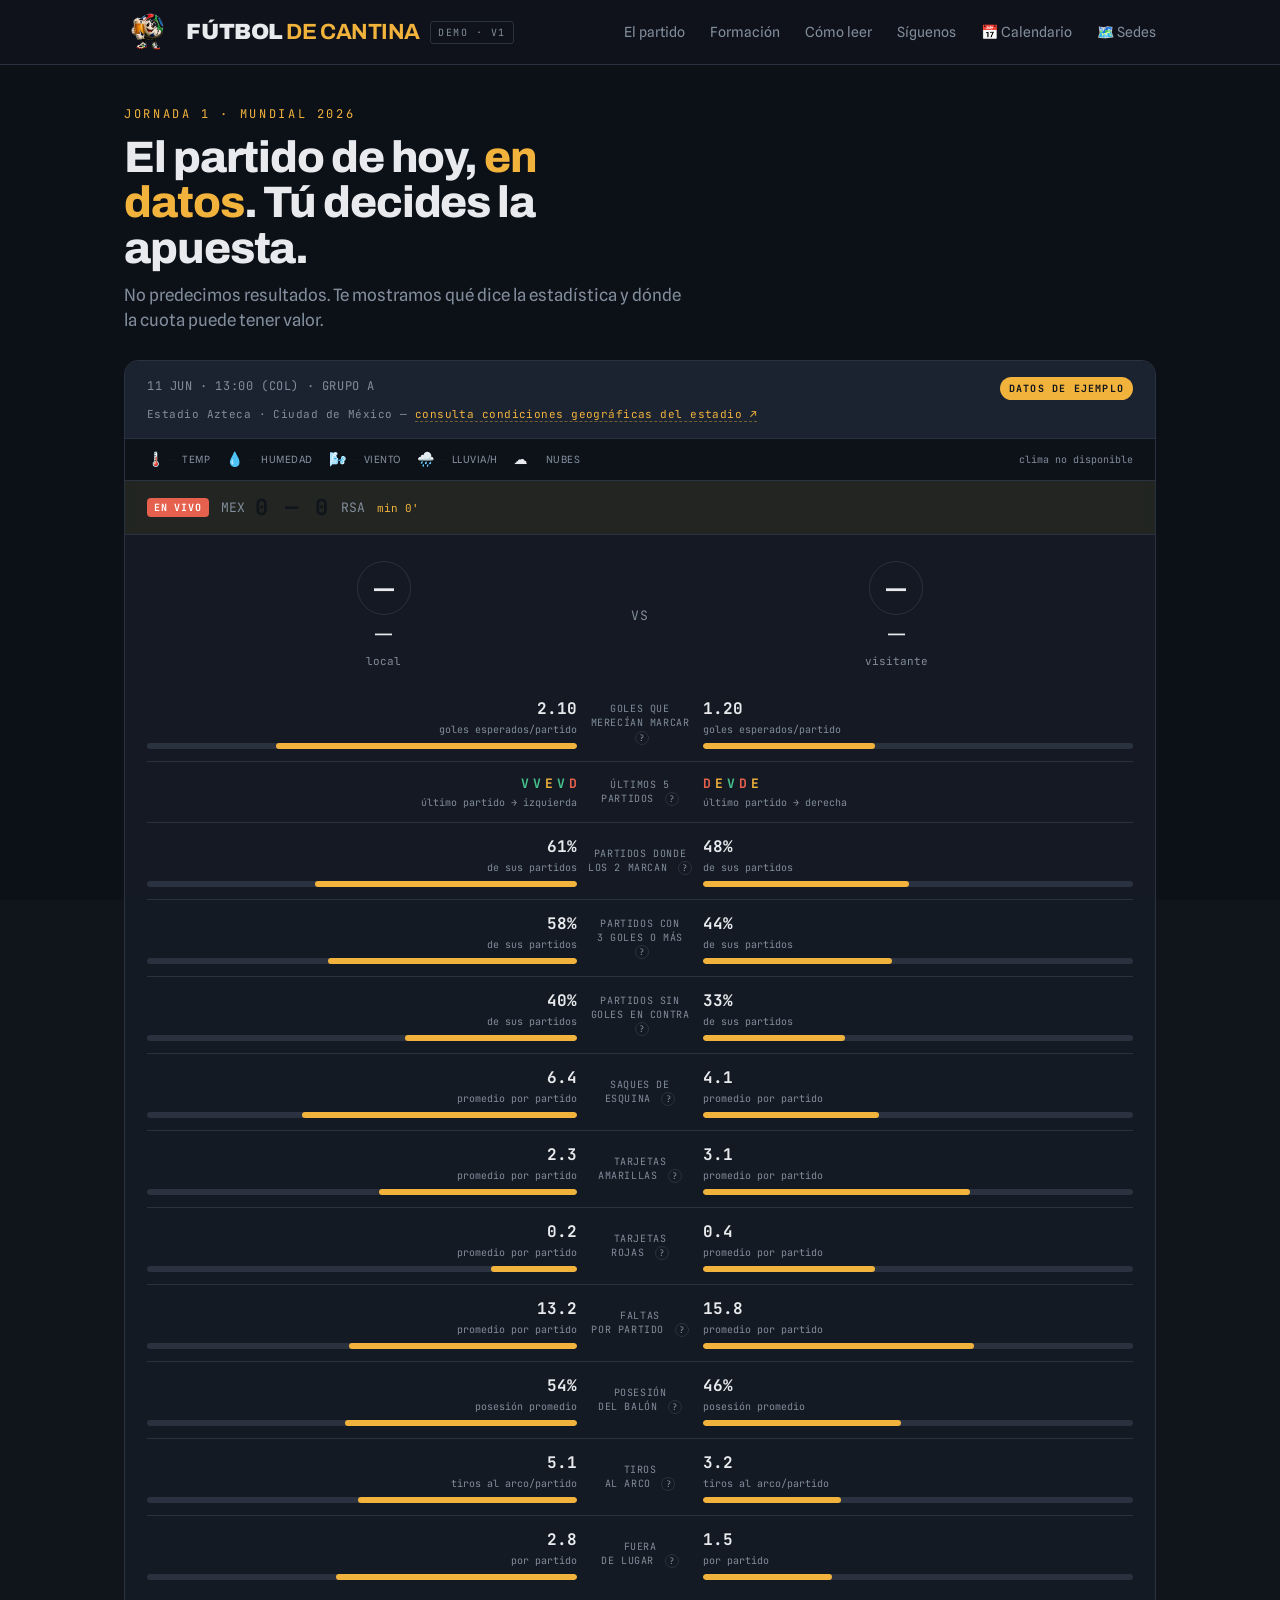
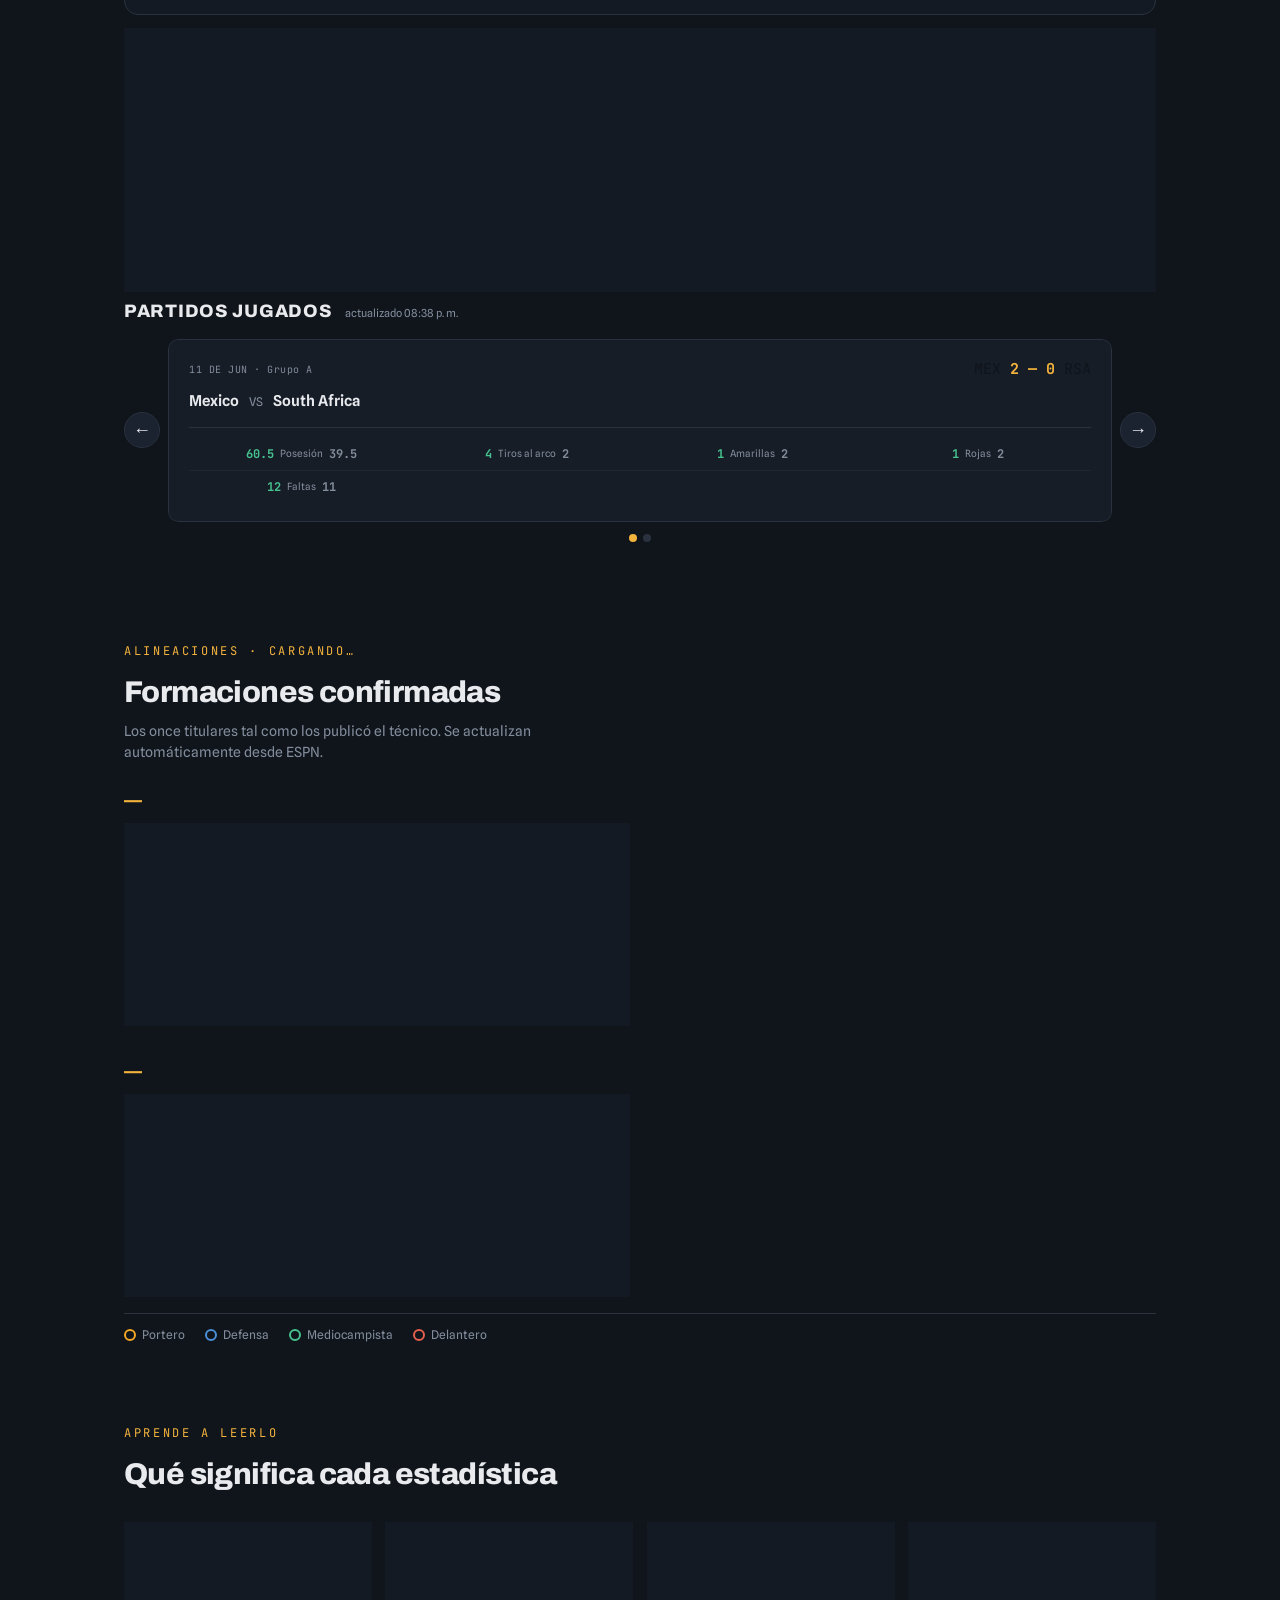
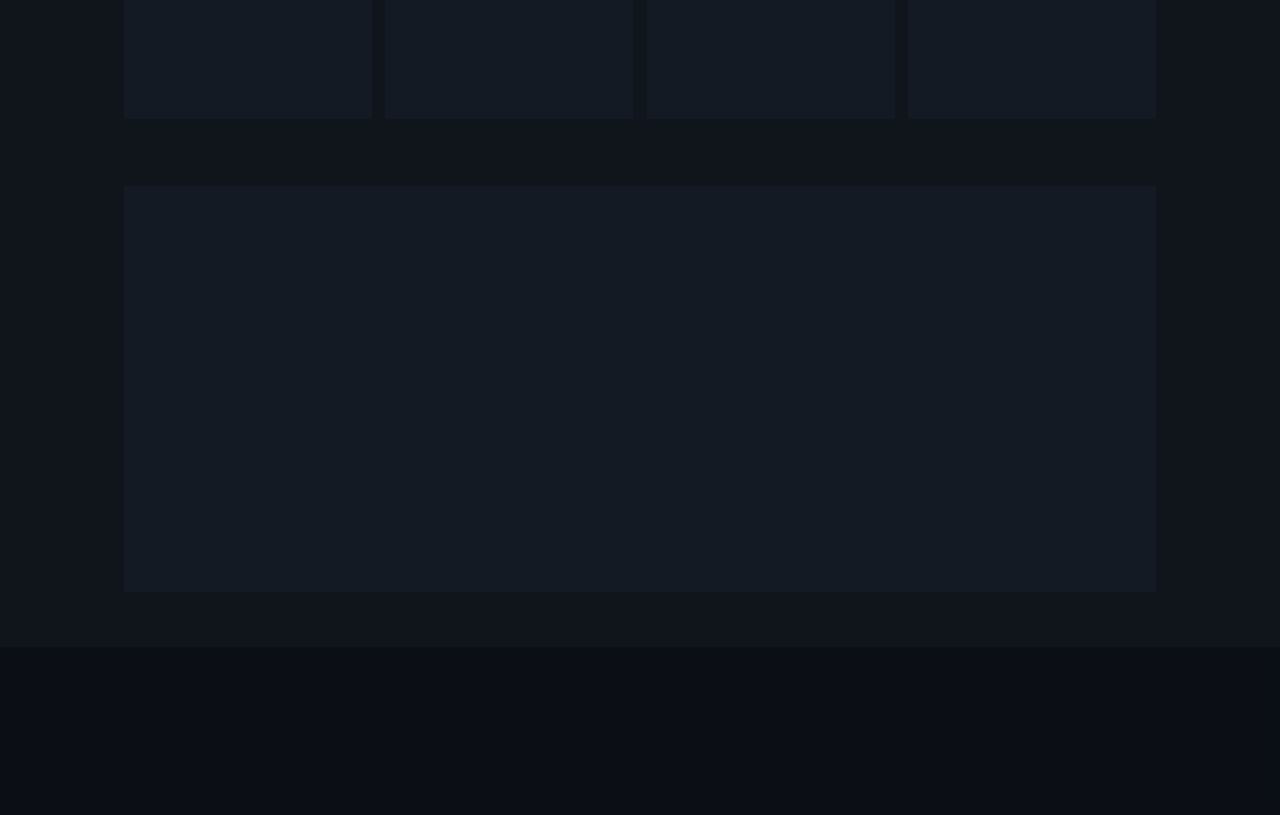
==== commit 62da992e: "Migrar a Vercel: api/live.js + vercel.json" ====
--- a/index.html
+++ b/index.html
@@ -1050,7 +1050,7 @@
    Actualiza cada 60 segundos durante ventana del partido
 ══════════════════════════════════════════════════════════════ */
 function cargarPartidoVivoESPN() {
-  fetch('/.netlify/functions/live')
+  fetch('/api/live')
     .then(function(r) { return r.json(); })
     .then(function(d) {
       var events = d.events || [];
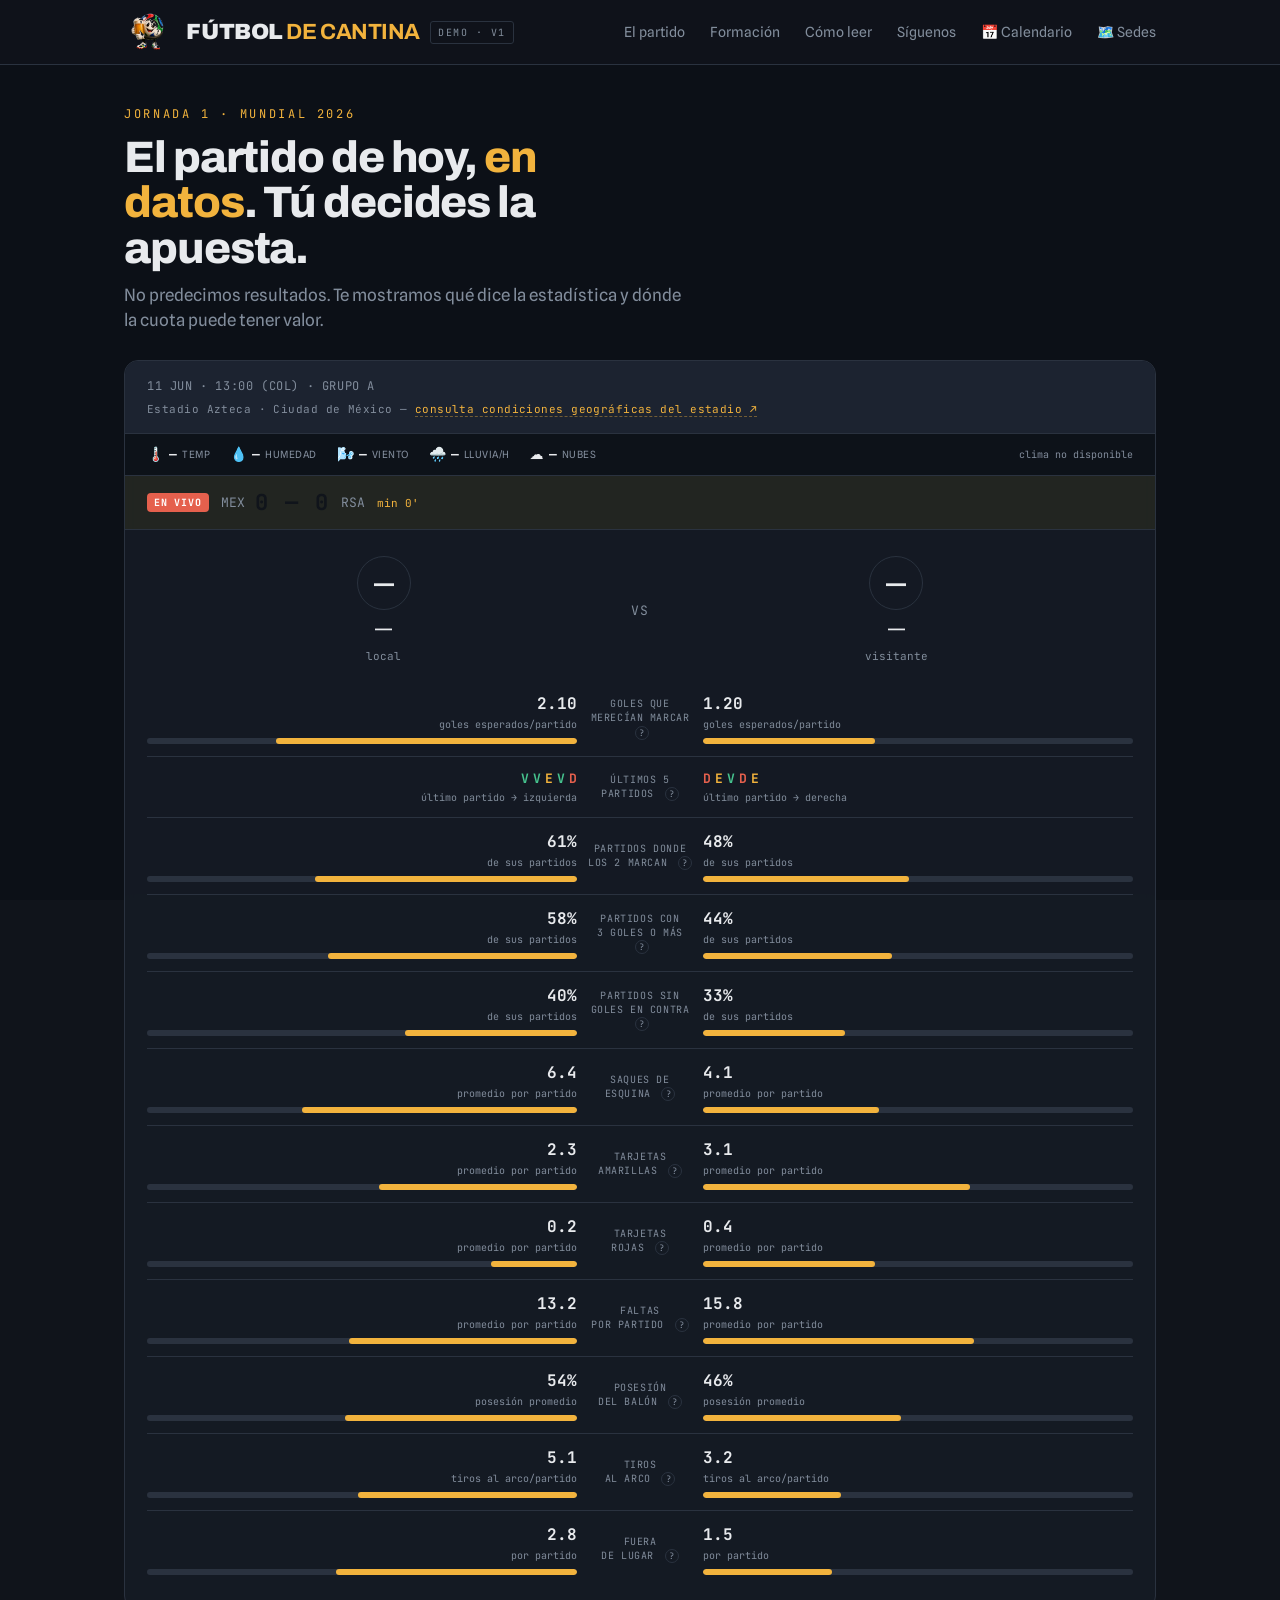
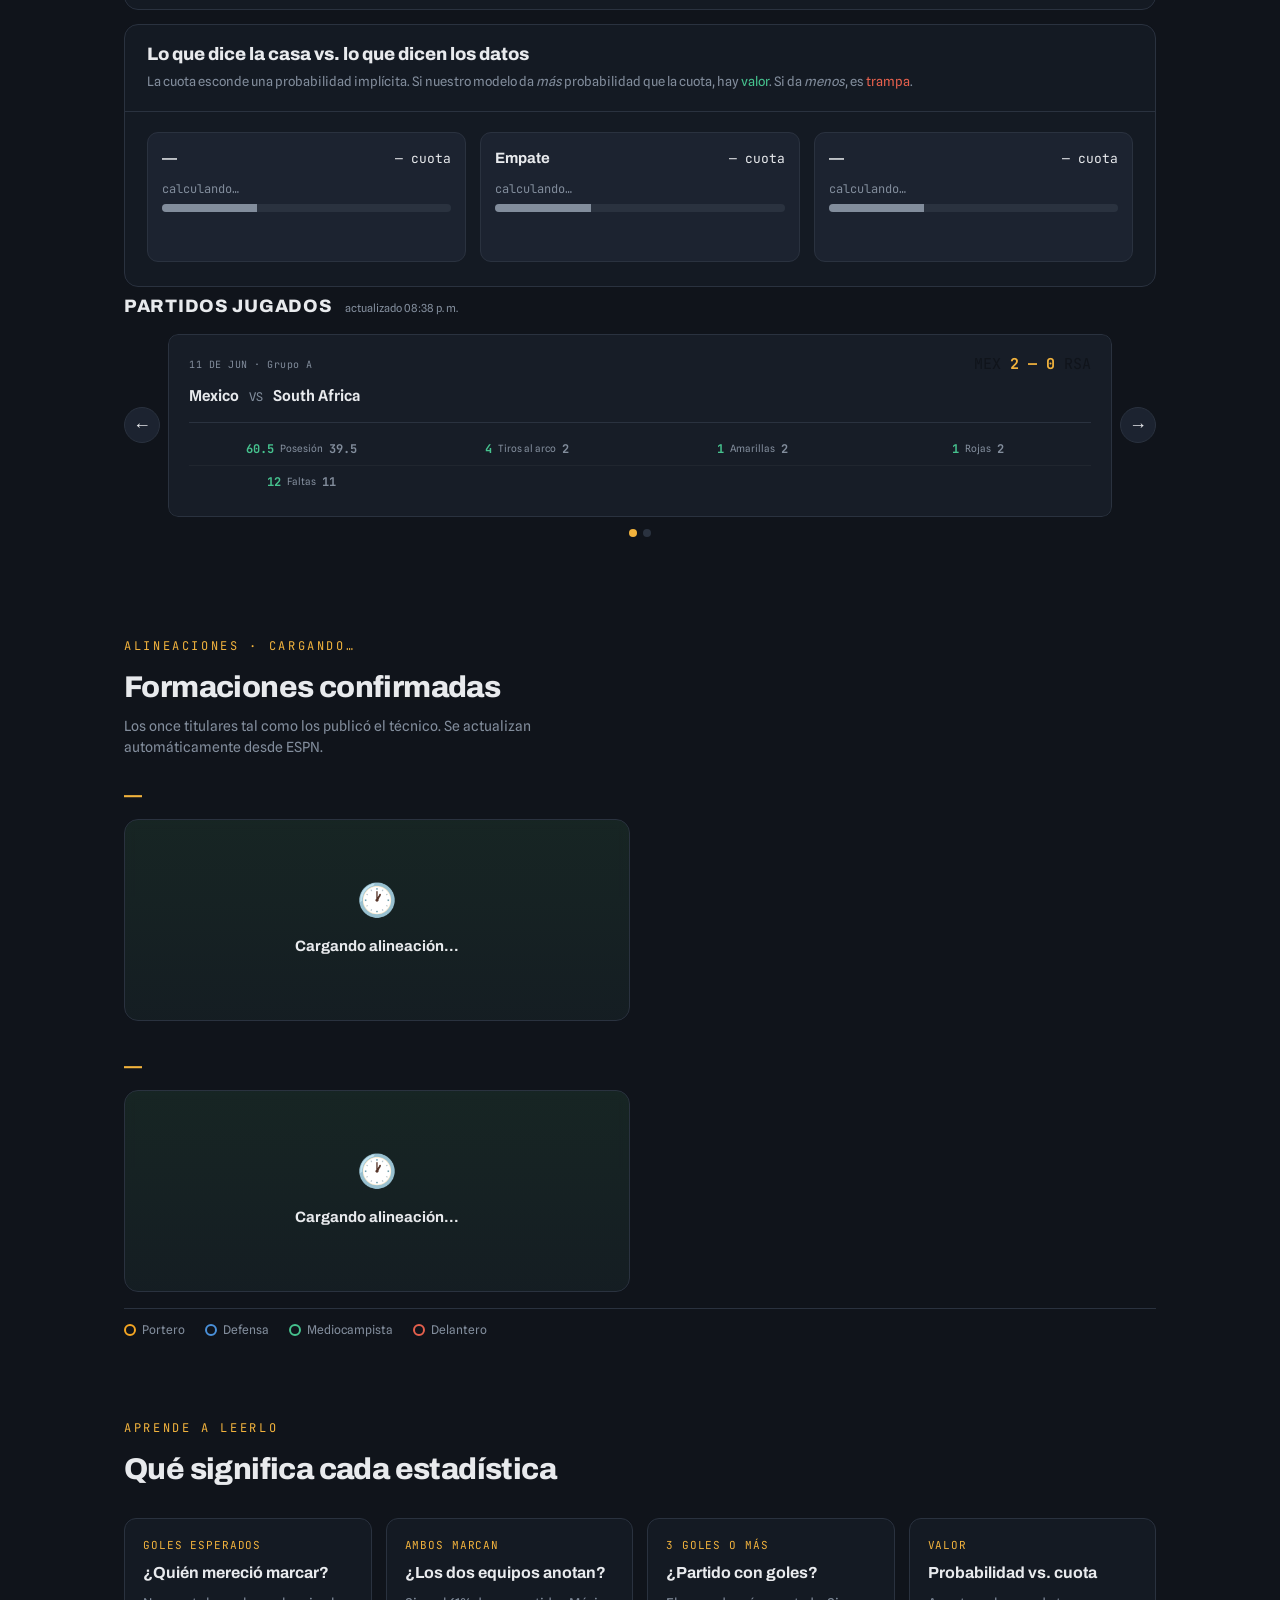
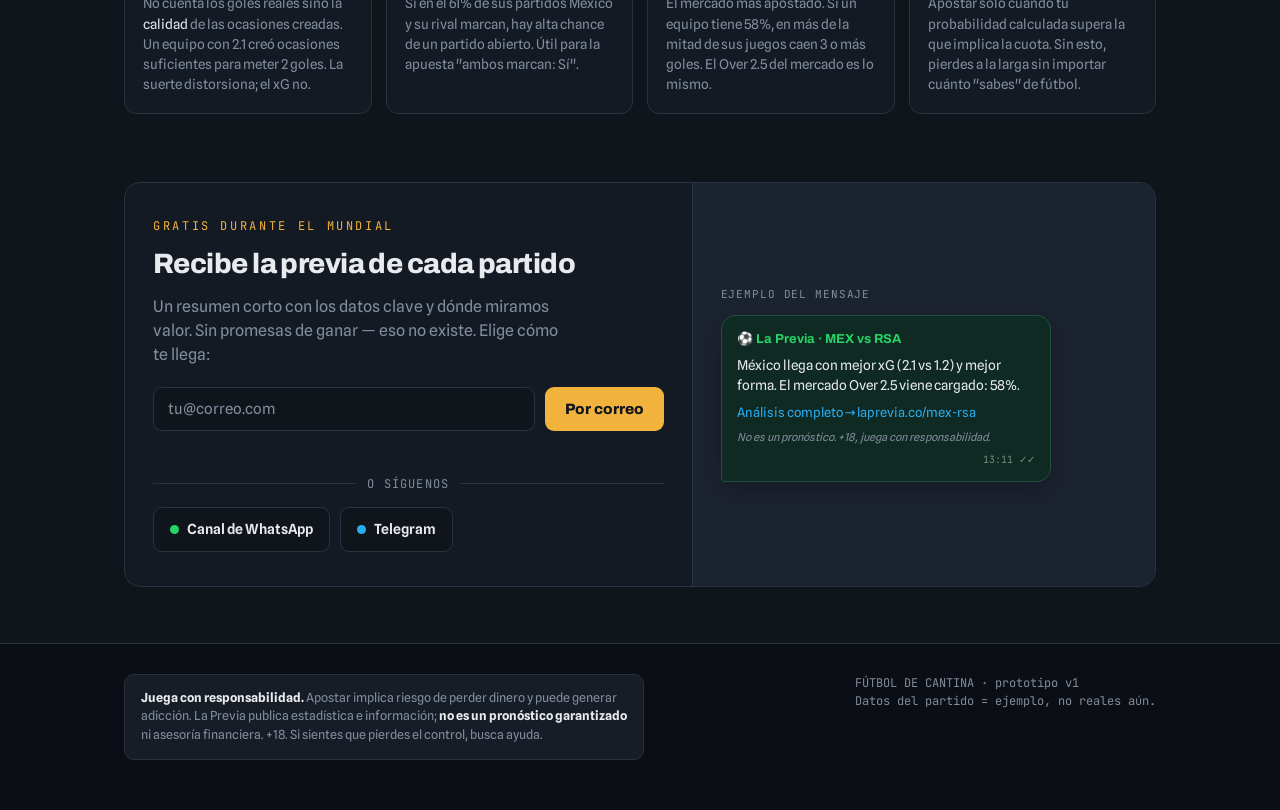
==== commit 635a5704: "Fix: FINALIZADO badge, formaciones ESPN, clima movil, quitar demo labels" ====
--- a/index.html
+++ b/index.html
@@ -47,7 +47,6 @@
     <div class="dossier" aria-label="Análisis del partido">
       <div class="dossier-top">
         <span class="meta">11 JUN · 13:00 (COL) · GRUPO A</span>
-        <span class="demo-pill">Datos de ejemplo</span>
         <div class="meta-estadio">
           Estadio Azteca · Ciudad de México —
           <a href="sedes.html#cdmx" class="link-sede">consulta condiciones geográficas del estadio ↗</a>
@@ -463,12 +462,7 @@
         <h2>Recibe la previa de cada partido</h2>
         <p>Un resumen corto con los datos clave y dónde miramos valor. Sin promesas de ganar — eso no existe. Elige cómo te llega:</p>
 
-        <form name="lista-correo" method="POST" data-netlify="true"
-              netlify-honeypot="campo-trampa" id="form-correo" novalidate>
-          <p class="campo-trampa" aria-hidden="true">
-            <label>No llenes esto: <input name="campo-trampa"></label>
-          </p>
-          <input type="hidden" name="form-name" value="lista-correo">
+        <form action="https://formspree.io/f/xwpkrjqb" method="POST" id="form-correo" novalidate>
           <div class="form">
             <input id="email" name="email" type="email" inputmode="email"
                    placeholder="tu@correo.com" aria-label="Correo electrónico" required>
@@ -546,7 +540,7 @@
     <div class="modal-pos-tag" id="modal-pos"></div>
     <div class="modal-nombre" id="modal-nombre"></div>
     <div class="modal-stats" id="modal-stats"></div>
-    <p class="modal-nota">Datos de ejemplo · no reales</p>
+    <p class="modal-nota">Estadísticas ESPN</p>
   </div>
 </div>
 
@@ -710,7 +704,9 @@
   document.getElementById('mv-local').textContent     = localNom;
   document.getElementById('mv-visitante').textContent = visitanteNom;
   document.getElementById('mv-goles').textContent     = golesL + ' — ' + golesV;
-  var esFinal = (estado === 'FT' || estado === 'AET' || estado === 'PEN');
+  var esFinal = (estado === 'FT' || estado === 'AET' || estado === 'PEN'
+    || estado === 'STATUS_FINAL' || estado === 'STATUS_FULL_TIME'
+    || estado === 'Match Finished' || estado === 'completado');
   document.getElementById('mv-minuto').textContent    = esFinal ? 'Partido finalizado' : 'min ' + minuto + '\'';
   badge.textContent = esFinal ? 'FINALIZADO' : 'EN VIVO';
   badge.classList.toggle('finalizado', esFinal);
@@ -954,10 +950,17 @@
 ══════════════════════════════════════════════════════════════ */
 var POS_ORDER = ['GK','G','P','DEF','D','CB','LB','RB','FB','WB','MID','M','CM','DM','AM','LM','RM','FWD','F','FW','LW','RW','CF','ST','ATT'];
 var POS_GROUP = {
-  GK:0, G:0, P:0,
-  DEF:1, D:1, CB:1, LB:1, RB:1, FB:1, WB:1,
-  MID:2, M:2, CM:2, DM:2, AM:2, LM:2, RM:2,
-  FWD:3, F:3, FW:3, LW:3, RW:3, CF:3, ST:3, ATT:3
+  /* Porteros */
+  GK:0, G:0, P:0, POR:0,
+  /* Defensas — todas las variantes ESPN */
+  DEF:1, D:1, CB:1, 'CD':1, 'CD-L':1, 'CD-R':1,
+  LB:1, RB:1, FB:1, WB:1, LWB:1, RWB:1, SW:1,
+  /* Mediocampistas — todas las variantes ESPN */
+  MID:2, M:2, CM:2, 'CM-L':2, 'CM-R':2,
+  DM:2, CDM:2, AM:2, CAM:2, LM:2, RM:2, MC:2,
+  /* Delanteros — todas las variantes ESPN */
+  FWD:3, F:3, FW:3, LW:3, RW:3,
+  CF:3, 'CF-L':3, 'CF-R':3, ST:3, ATT:3, SS:3
 };
 var POS_CSS = ['gk','def','mid','fwd'];
 var POS_LBL = ['Portero','Defensa','Mediocampo','Delantero'];
--- a/style.css
+++ b/style.css
@@ -189,8 +189,9 @@
 /* ── Clima en vivo ── */
 .clima-vivo {
   display: flex;
-  align-items: center;
-  gap: 4px 16px;
+  flex-wrap: wrap;
+  align-items: center;
+  gap: 8px 20px;
   flex-wrap: wrap;
   padding: 10px 22px;
   border-bottom: 1px solid var(--line);
@@ -198,7 +199,7 @@
 }
 .clima-item { display: flex; align-items: center; gap: 5px; }
 .cv-icon { font-size: 14px; }
-.cv-val  { font-family: "JetBrains Mono", monospace; font-size: 13px; font-weight: 700; color: var(--ink); }
+.cv-val  { font-family: "JetBrains Mono", monospace; font-size: 13px; font-weight: 700; color: var(--text); }
 .cv-lbl  { font-size: 10px; color: var(--muted); text-transform: uppercase; letter-spacing: .05em; }
 .clima-actualizando { margin-left: auto; font-size: 10px; color: var(--muted); font-family: "JetBrains Mono", monospace; }
 
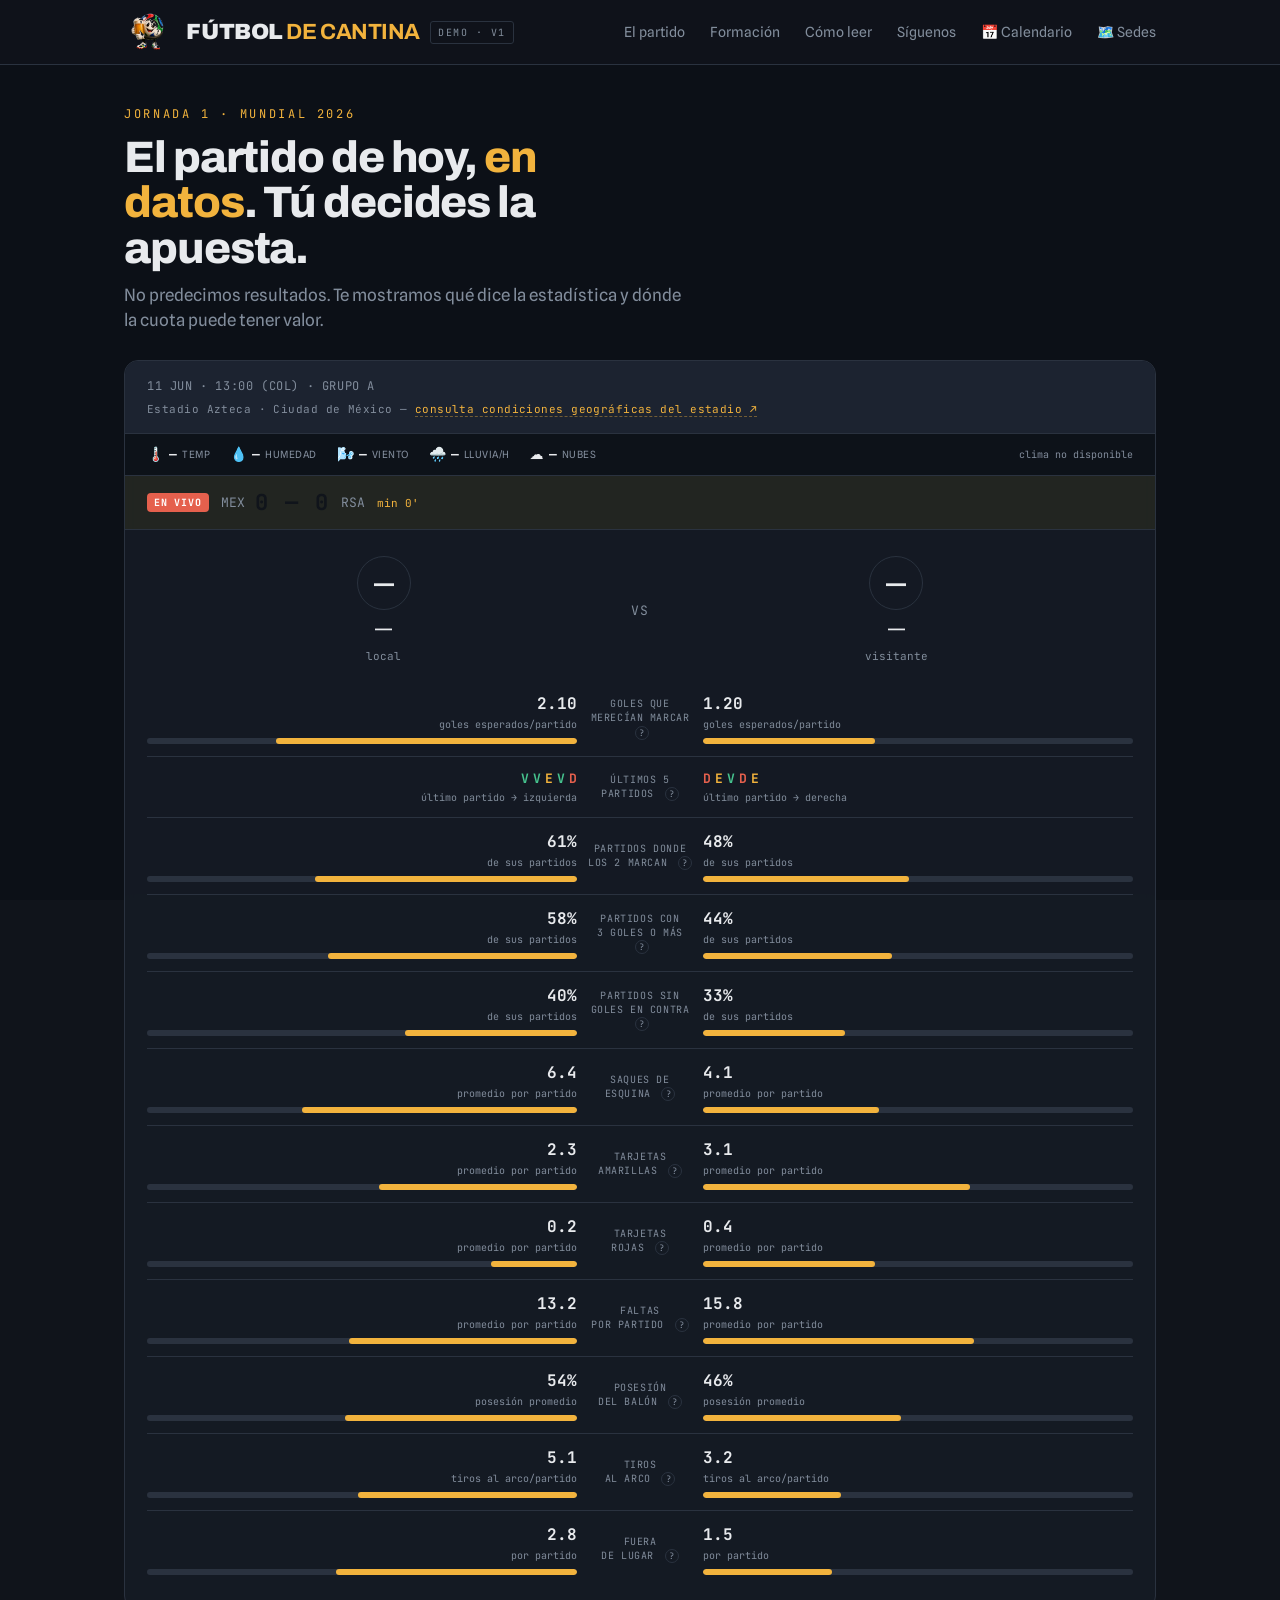
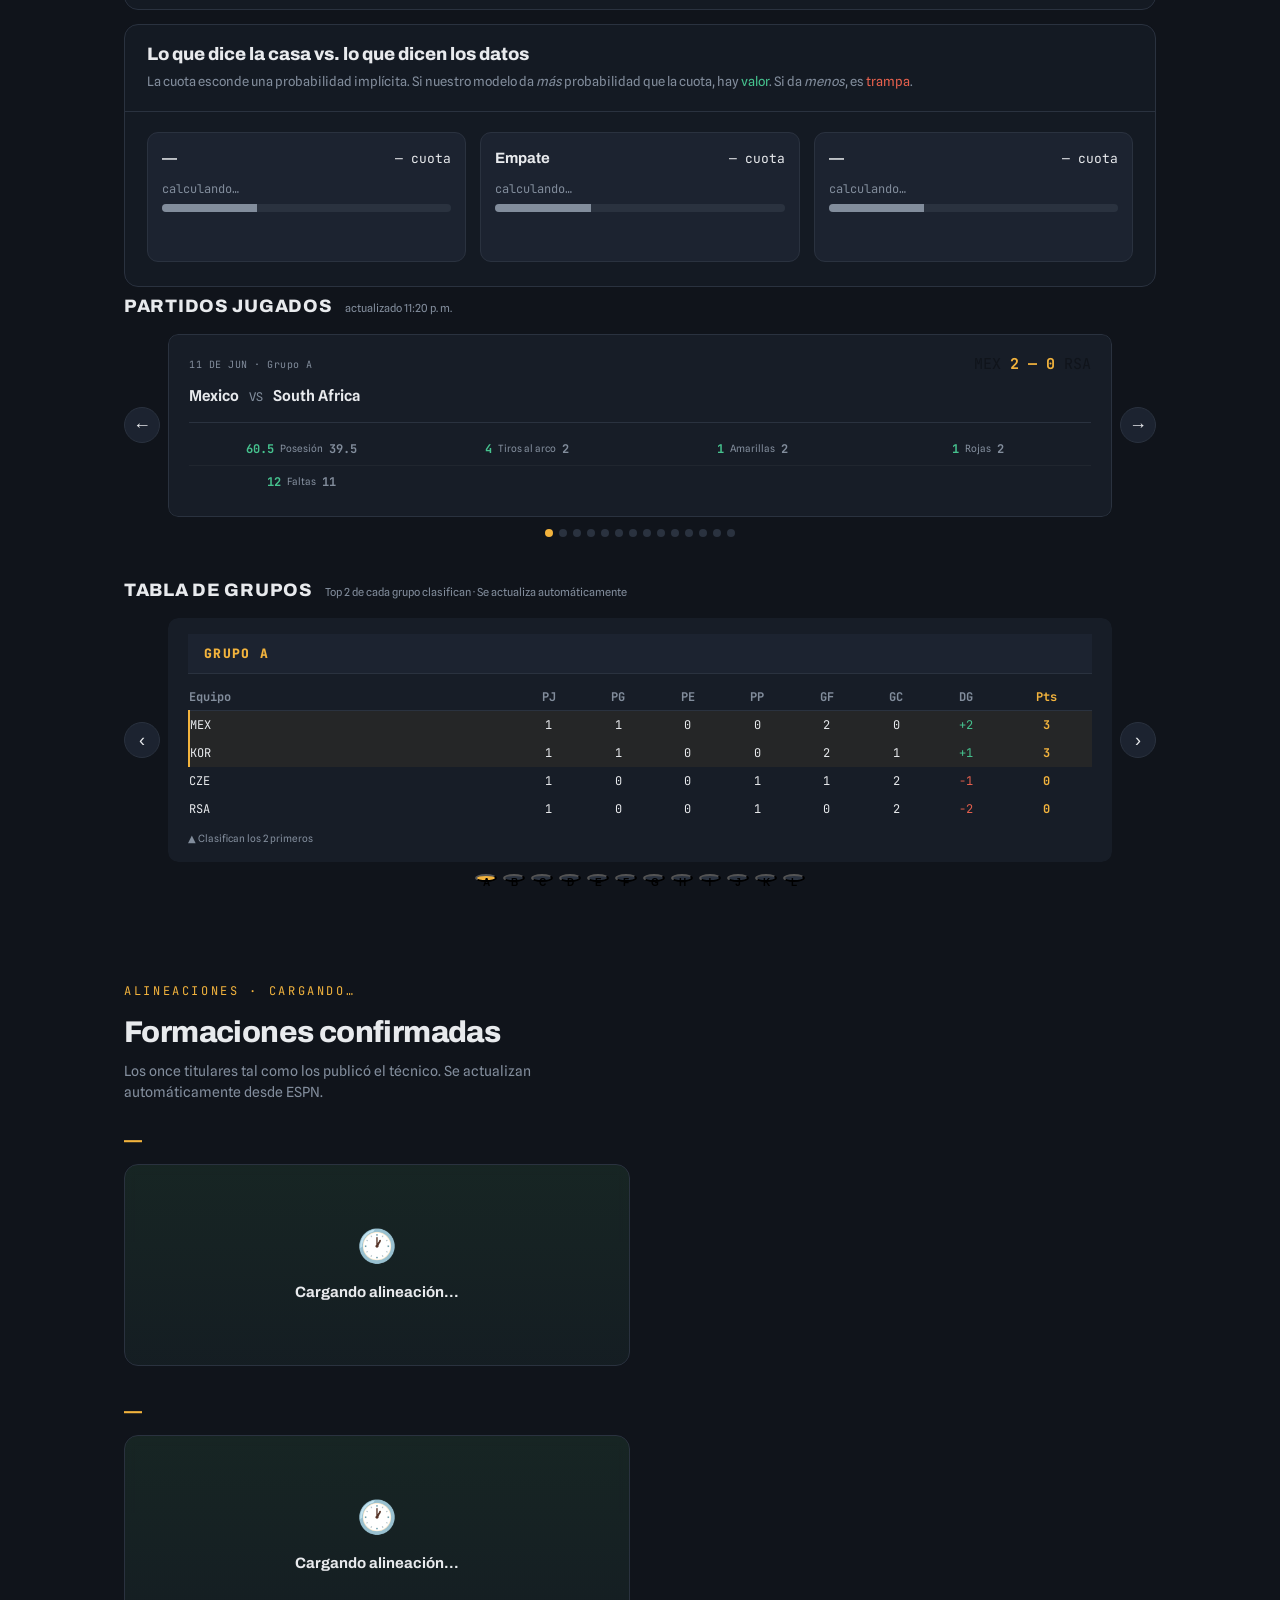
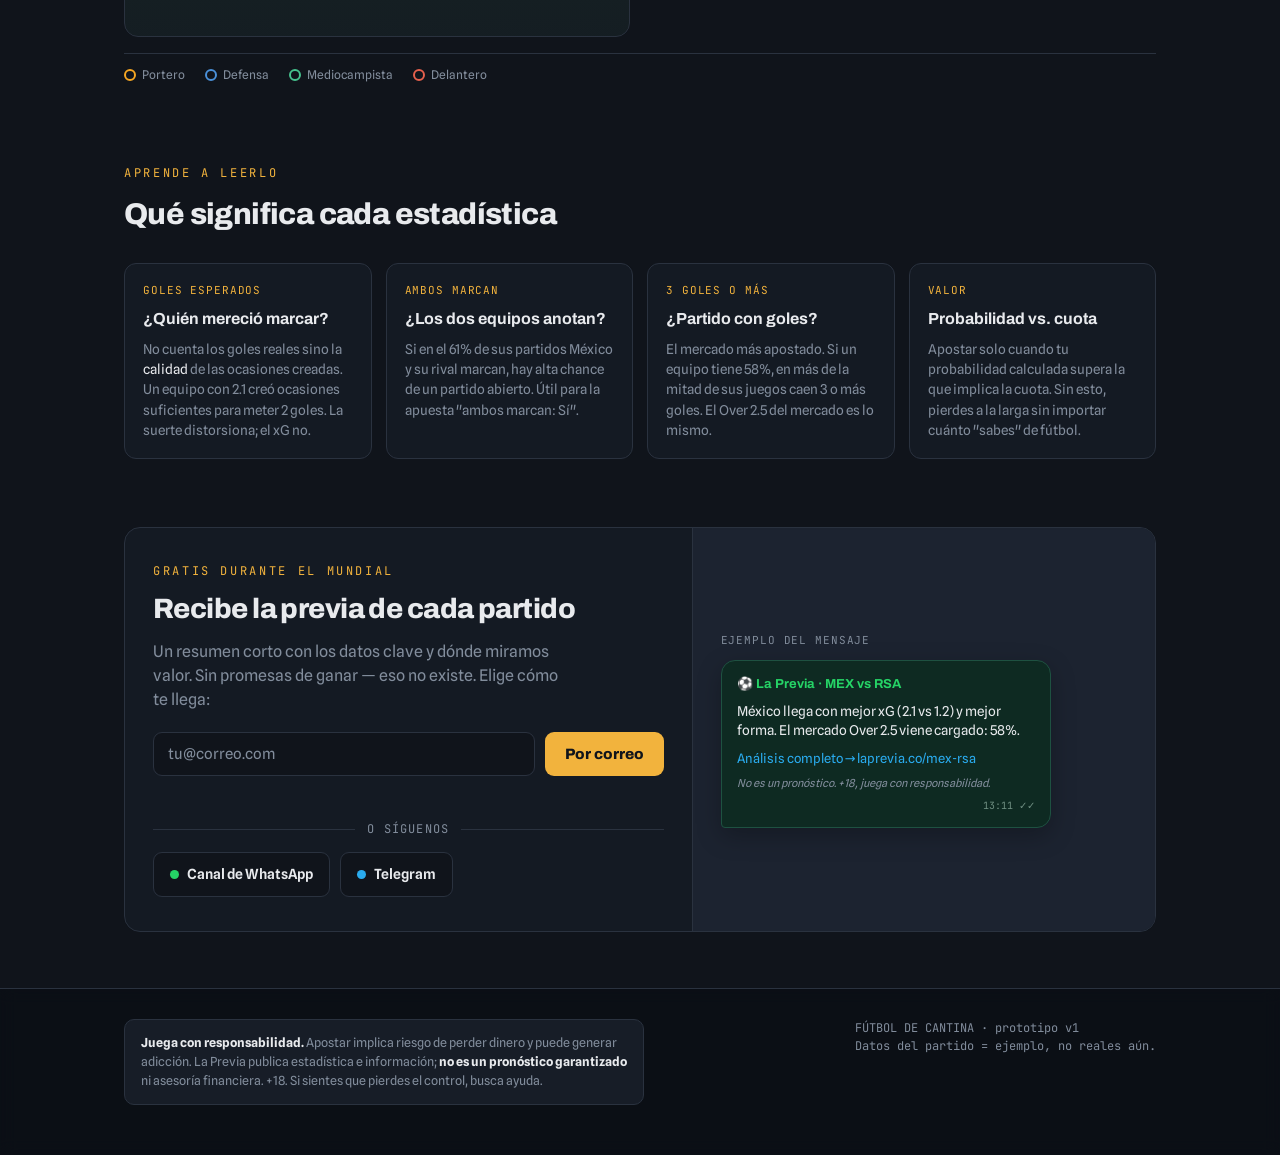
==== commit 2210be04: "Carrusel jugados, grupos, histórico vs vivo, próximo partido, link estadio" ====
--- a/index.html
+++ b/index.html
@@ -383,6 +383,22 @@
       <button class="car-flecha car-next" id="car-next" onclick="carMover(1)">&#8594;</button>
     </div>
     <div class="car-dots" id="car-dots"></div>
+  </section>
+
+  <!-- ── CARRUSEL TABLAS DE GRUPOS ── -->
+  <section id="grupos-carrusel-sec" style="padding:0 0 40px">
+    <div class="car-titulo-row">
+      <span class="car-titulo">Tabla de grupos</span>
+      <span class="car-actualizado">Top 2 de cada grupo clasifican · Se actualiza automáticamente</span>
+    </div>
+    <div class="carrusel-wrap">
+      <button class="car-flecha" id="gc-prev" aria-label="Grupo anterior">&#8249;</button>
+      <div class="carrusel-viewport">
+        <div class="carrusel-track" id="gc-track"></div>
+      </div>
+      <button class="car-flecha" id="gc-next" aria-label="Grupo siguiente">&#8250;</button>
+    </div>
+    <div class="car-dots" id="gc-dots"></div>
   </section>
 
   <!-- ── SECCIÓN 2: Formaciones ── -->
@@ -559,6 +575,9 @@
 var matchShow  = dp.actual || dp.proximo;   /* partido a mostrar */
 var ahora      = Date.now();
 
+/* Valores históricos (pre-Mundial) guardados cuando carga la previa */
+var HIST_VALS = {};
+
 /* Construir objeto PARTIDO desde datos.js */
 var PARTIDO = {
   lat:       matchShow ? matchShow.lat : 19.3029,
@@ -596,8 +615,30 @@
   var fechaStr = fechaUTC.toLocaleDateString('es-CO', { timeZone:'America/Bogota', day:'2-digit', month:'short' }).toUpperCase();
   var horaStr  = fechaUTC.toLocaleTimeString('es-CO', { timeZone:'America/Bogota', hour:'2-digit', minute:'2-digit' });
   if (metaEl)   metaEl.textContent = fechaStr + ' · ' + horaStr + ' (COL) · GRUPO ' + matchShow.grupo;
-  if (estadioEl) estadioEl.innerHTML = matchShow.estadio + ' —'
-    + ' <a href="sedes.html#' + matchShow.estadioId + '" class="link-sede">consulta condiciones geográficas del estadio ↗</a>';
+  if (estadioEl) {
+    /* Encontrar el partido que sigue al actual en HORARIO */
+    var idxActual = HORARIO.indexOf(matchShow);
+    var siguienteP = null;
+    for (var _i = idxActual + 1; _i < HORARIO.length; _i++) {
+      if (new Date(HORARIO[_i].utc).getTime() > Date.now()) { siguienteP = HORARIO[_i]; break; }
+    }
+    var sigHtml = '';
+    if (siguienteP) {
+      var sigFecha = new Date(siguienteP.utc).toLocaleDateString('es-CO',
+        { timeZone:'America/Bogota', weekday:'short', day:'2-digit', month:'short' }).toUpperCase();
+      var sigHora = new Date(siguienteP.utc).toLocaleTimeString('es-CO',
+        { timeZone:'America/Bogota', hour:'2-digit', minute:'2-digit' });
+      sigHtml = '<div class="proximo-partido-info">'
+        + '📍 <b>El siguiente partido:</b> ' + siguienteP.localSig + ' vs ' + siguienteP.visitanteSig
+        + ' · ' + sigFecha + ' ' + sigHora + ' COL'
+        + ' · <a href="sedes.html#' + siguienteP.estadioId + '" class="link-sede">'
+        + siguienteP.estadio + ' →</a>'
+        + '</div>';
+    }
+    estadioEl.innerHTML = matchShow.estadio + ' —'
+      + ' <a href="sedes.html#' + matchShow.estadioId + '" class="link-sede">consulta condiciones geográficas del estadio ↗</a>'
+      + sigHtml;
+  }
 
   /* Nombres de equipos en el bloque VS */
   var cL = document.getElementById('crest-local'),
@@ -756,22 +797,12 @@
     rojas:     { hist: 'rojas',     lbl: 'Tarjetas rojas' },
     faltas:    { hist: 'faltas',    lbl: 'Faltas cometidas' }
   };
-  /* Leer valores históricos del DOM */
-  function getHistVal(tip, side) {
-    var row = null;
-    document.querySelectorAll('.ind-row').forEach(function(r) {
-      if (r.querySelector('[data-tip="' + tip + '"]')) row = r;
-    });
-    if (!row) return '—';
-    var vals = row.querySelectorAll('.ind-val');
-    return side === 'l' ? (vals[0] ? vals[0].textContent : '—')
-                        : (vals[1] ? vals[1].textContent : '—');
-  }
   Object.keys(META).forEach(function(k) {
     if (!sv[k]) return;
     var info = META[k];
-    var vHL = getHistVal(info.hist || k, 'l');
-    var vHR = getHistVal(info.hist || k, 'r');
+    var histKey = info.hist || k;
+    var vHL = (HIST_VALS[histKey] && HIST_VALS[histKey].l) || '—';
+    var vHR = (HIST_VALS[histKey] && HIST_VALS[histKey].r) || '—';
     var vLL = sv[k].local, vLR = sv[k].visitante;
     var row = document.createElement('div');
     row.className = 'comp-row';
@@ -1189,6 +1220,17 @@
   /* Amarillas */
   setRow('amarillas', pv.amarillasXP_local,      pv.amarillasXP_visitante);
 
+  /* Guardar valores históricos para la comparación en vivo */
+  HIST_VALS = {
+    xg:        { l: pv.xGLocal + ' xG',            r: pv.xGVisitante + ' xG' },
+    posesion:  { l: '50%',                          r: '50%' },
+    tiros:     { l: pv.cornersXP_local || '—',      r: pv.cornersXP_visitante || '—' },
+    corners:   { l: pv.cornersXP_local || '—',      r: pv.cornersXP_visitante || '—' },
+    amarillas: { l: pv.amarillasXP_local || '—',    r: pv.amarillasXP_visitante || '—' },
+    rojas:     { l: '0.1',                          r: '0.1' },
+    faltas:    { l: '11',                           r: '11' }
+  };
+
   /* ── Bloque de probabilidades / valor ── */
   var localNom     = matchShow ? (matchShow.localNom    || matchShow.localSig)    : 'Local';
   var visitanteNom = matchShow ? (matchShow.visitanteNom|| matchShow.visitanteSig): 'Visitante';
@@ -1265,6 +1307,120 @@
 setInterval(cargarPartidoVivoESPN, 60 * 1000);
 /* Refrescar previa cada 15 min (sincronizado con GitHub Action) */
 setInterval(cargarPrevia, 15 * 60 * 1000);
+
+/* ══════════════════════════════════════════════════════════════
+   CARRUSEL TABLAS DE GRUPOS
+══════════════════════════════════════════════════════════════ */
+(function() {
+  var gcIdx = 0, gcTotal = 0, gcTimer = null;
+
+  function ordenarGrupoGC(arr) {
+    return arr.slice().sort(function(a, b) {
+      if (b.pts !== a.pts) return b.pts - a.pts;
+      var da = a.gf - a.gc, db = b.gf - b.gc;
+      if (db !== da) return db - da;
+      return b.gf - a.gf;
+    });
+  }
+
+  function renderGruposCarrusel(clasi) {
+    var track = document.getElementById('gc-track');
+    var dots  = document.getElementById('gc-dots');
+    if (!track || !dots) return;
+    track.innerHTML = '';
+    dots.innerHTML  = '';
+
+    var letras = Object.keys(clasi);
+    gcTotal = letras.length;
+
+    letras.forEach(function(letra, i) {
+      var equipos = ordenarGrupoGC(clasi[letra]);
+
+      /* Card */
+      var card = document.createElement('div');
+      card.className = 'gc-card';
+      card.style.minWidth = '100%';
+      card.style.boxSizing = 'border-box';
+      card.style.padding = '16px 20px';
+      card.style.background = 'var(--panel)';
+      card.style.borderRadius = '10px';
+
+      var html = '<div class="grupo-titulo" style="margin-bottom:10px;font-size:13px;font-weight:800;letter-spacing:.1em">GRUPO ' + letra + '</div>'
+        + '<table style="width:100%;border-collapse:collapse;font-size:12px;font-family:JetBrains Mono,monospace">'
+        + '<thead><tr style="color:var(--muted);border-bottom:1px solid var(--line)">'
+        + '<th style="text-align:left;padding:4px 0;width:36%">Equipo</th>'
+        + '<th style="text-align:center;padding:4px 4px">PJ</th>'
+        + '<th style="text-align:center;padding:4px 4px">PG</th>'
+        + '<th style="text-align:center;padding:4px 4px">PE</th>'
+        + '<th style="text-align:center;padding:4px 4px">PP</th>'
+        + '<th style="text-align:center;padding:4px 4px">GF</th>'
+        + '<th style="text-align:center;padding:4px 4px">GC</th>'
+        + '<th style="text-align:center;padding:4px 4px">DG</th>'
+        + '<th style="text-align:center;padding:4px 4px;color:var(--amber);font-weight:700">Pts</th>'
+        + '</tr></thead><tbody>';
+
+      equipos.forEach(function(eq, j) {
+        var dg = eq.gf - eq.gc;
+        var rowStyle = j < 2
+          ? 'background:rgba(251,191,36,.06);border-left:2px solid var(--amber)'
+          : '';
+        var colStyle = eq.sig === 'COL' ? 'color:#FCD116;font-weight:700' : '';
+        html += '<tr style="' + rowStyle + ';' + colStyle + '">'
+          + '<td style="padding:5px 0;text-align:left">' + eq.sig + ' <span style="color:var(--muted);font-size:10px">' + (eq.nom || '') + '</span></td>'
+          + '<td style="text-align:center">' + eq.pj + '</td>'
+          + '<td style="text-align:center">' + eq.pg + '</td>'
+          + '<td style="text-align:center">' + eq.pe + '</td>'
+          + '<td style="text-align:center">' + eq.pp + '</td>'
+          + '<td style="text-align:center">' + eq.gf + '</td>'
+          + '<td style="text-align:center">' + eq.gc + '</td>'
+          + '<td style="text-align:center;color:' + (dg > 0 ? 'var(--pos)' : dg < 0 ? 'var(--neg)' : 'inherit') + '">'
+            + (dg > 0 ? '+' : '') + dg + '</td>'
+          + '<td style="text-align:center;font-weight:700;color:var(--amber)">' + eq.pts + '</td>'
+          + '</tr>';
+      });
+
+      html += '</tbody></table>'
+        + '<div style="margin-top:8px;font-size:10px;color:var(--muted)">▲ Clasifican los 2 primeros</div>';
+
+      card.innerHTML = html;
+      track.appendChild(card);
+
+      /* Dot */
+      var dot = document.createElement('button');
+      dot.className = 'car-dot' + (i === 0 ? ' active' : '');
+      dot.setAttribute('aria-label', 'Grupo ' + letra);
+      dot.textContent = letra;
+      dot.style.fontSize = '10px';
+      dot.style.fontWeight = '700';
+      dot.style.minWidth = '22px';
+      dots.appendChild(dot);
+    });
+
+    /* Navegación */
+    function gcIr(n) {
+      gcIdx = (n + gcTotal) % gcTotal;
+      track.style.transform = 'translateX(-' + (gcIdx * 100) + '%)';
+      dots.querySelectorAll('.car-dot').forEach(function(d, i) {
+        d.classList.toggle('active', i === gcIdx);
+      });
+    }
+
+    document.getElementById('gc-prev').addEventListener('click', function() { gcIr(gcIdx - 1); clearInterval(gcTimer); });
+    document.getElementById('gc-next').addEventListener('click', function() { gcIr(gcIdx + 1); clearInterval(gcTimer); });
+    dots.querySelectorAll('.car-dot').forEach(function(d, i) {
+      d.addEventListener('click', function() { gcIr(i); clearInterval(gcTimer); });
+    });
+
+    /* Auto-avance cada 6 s */
+    gcTimer = setInterval(function() { gcIr(gcIdx + 1); }, 6000);
+  }
+
+  /* Cargar desde resultados.json, con fallback a datos.js */
+  fetch('resultados.json?v=' + Date.now())
+    .then(function(r) { return r.json(); })
+    .then(function(d) { renderGruposCarrusel(d.standings || CLASIFICACION); })
+    .catch(function() { renderGruposCarrusel(CLASIFICACION); });
+})();
 </script>
 </body>
 </html>
--- a/style.css
+++ b/style.css
@@ -177,6 +177,16 @@
   font-size: 11px;
   color: var(--muted);
   letter-spacing: .04em;
+}
+.proximo-partido-info {
+  margin-top: 6px;
+  padding: 6px 10px;
+  background: rgba(255,255,255,.04);
+  border-left: 2px solid var(--amber);
+  border-radius: 4px;
+  font-size: 11px;
+  color: var(--muted);
+  line-height: 1.5;
 }
 .link-sede {
   color: var(--amber);
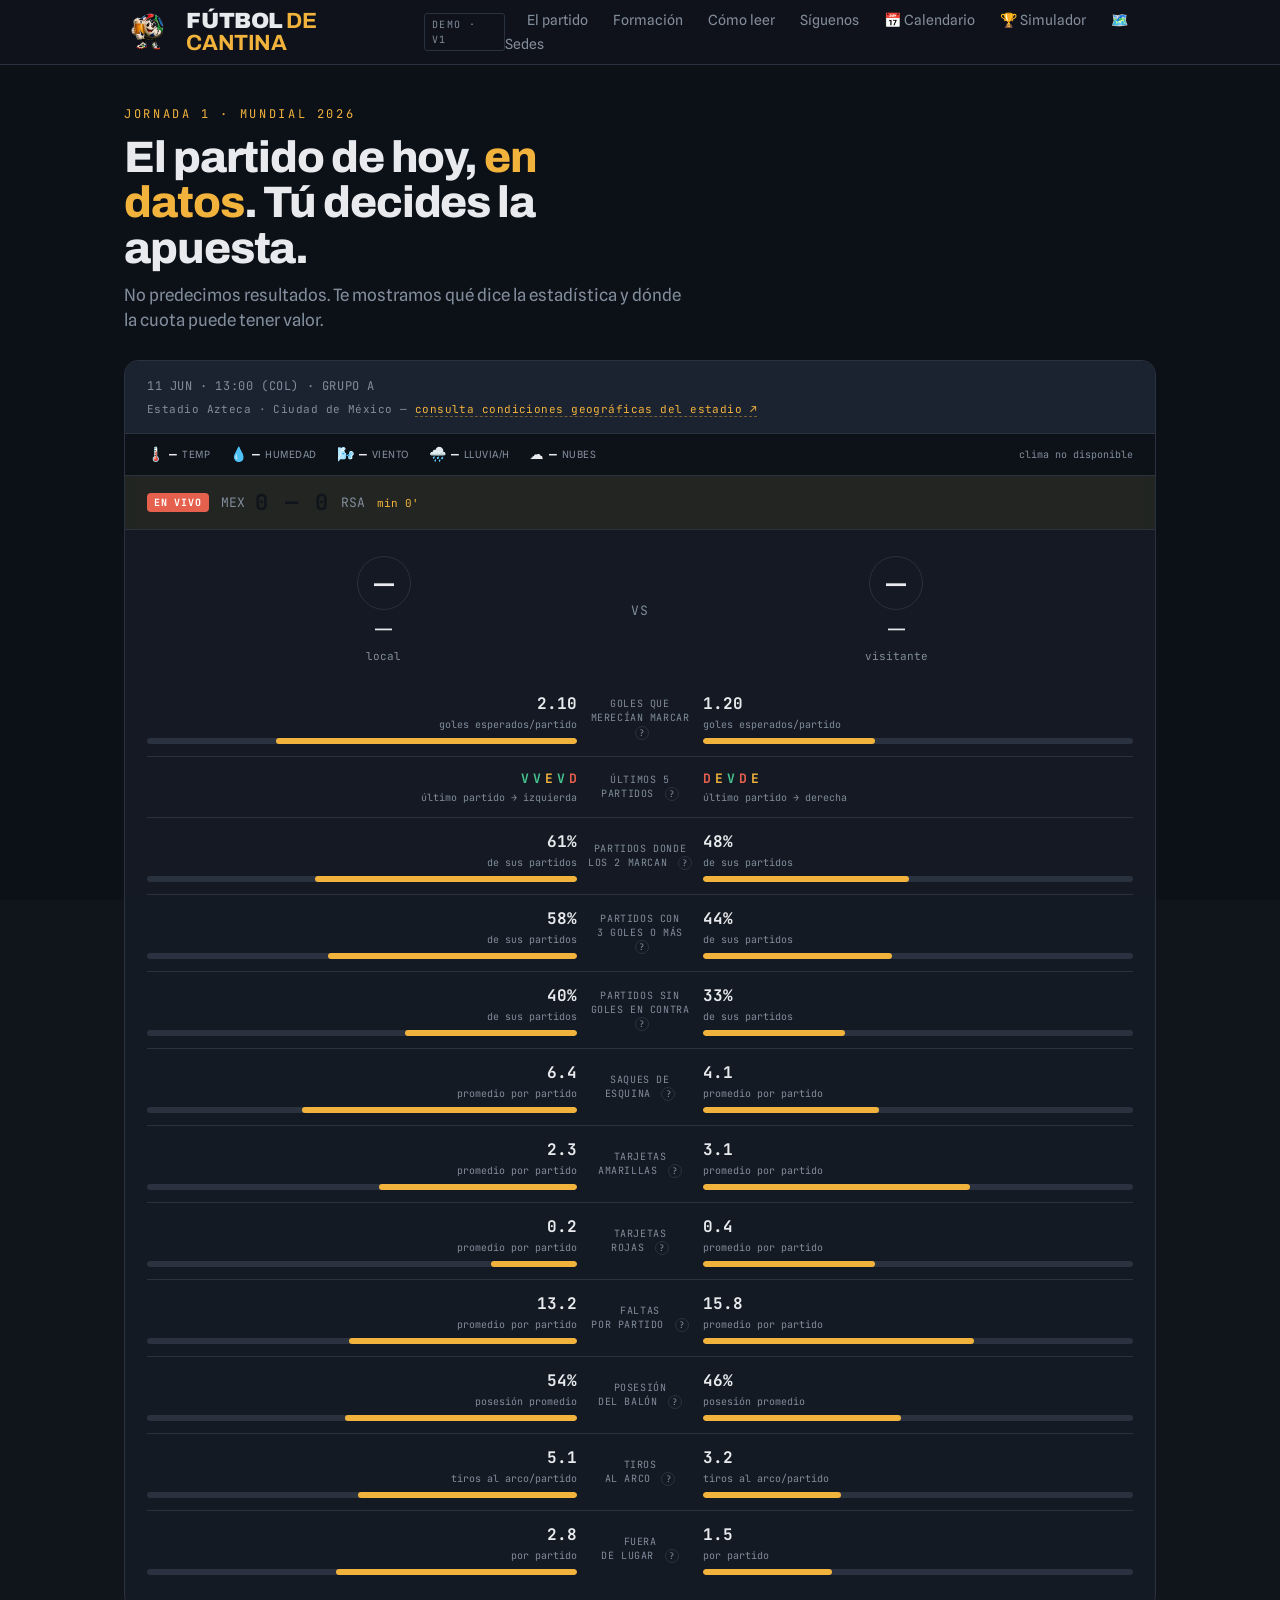
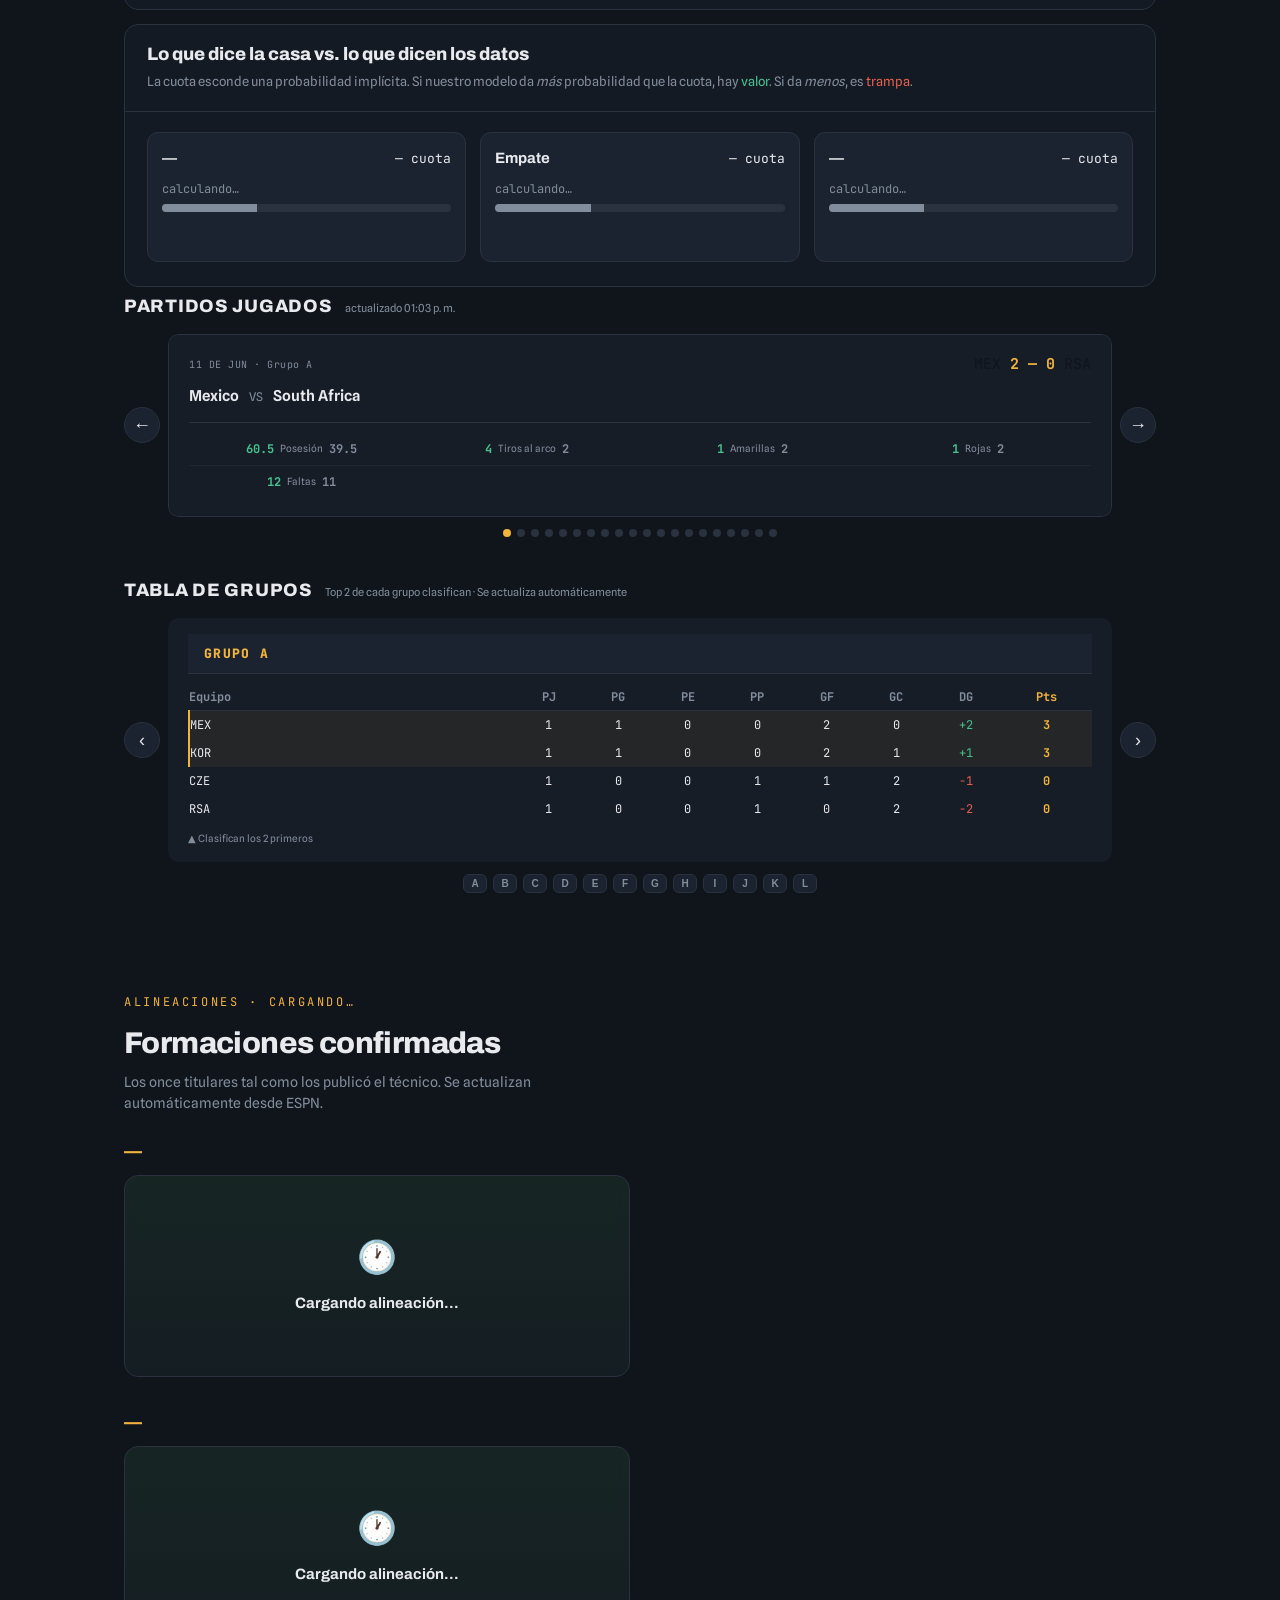
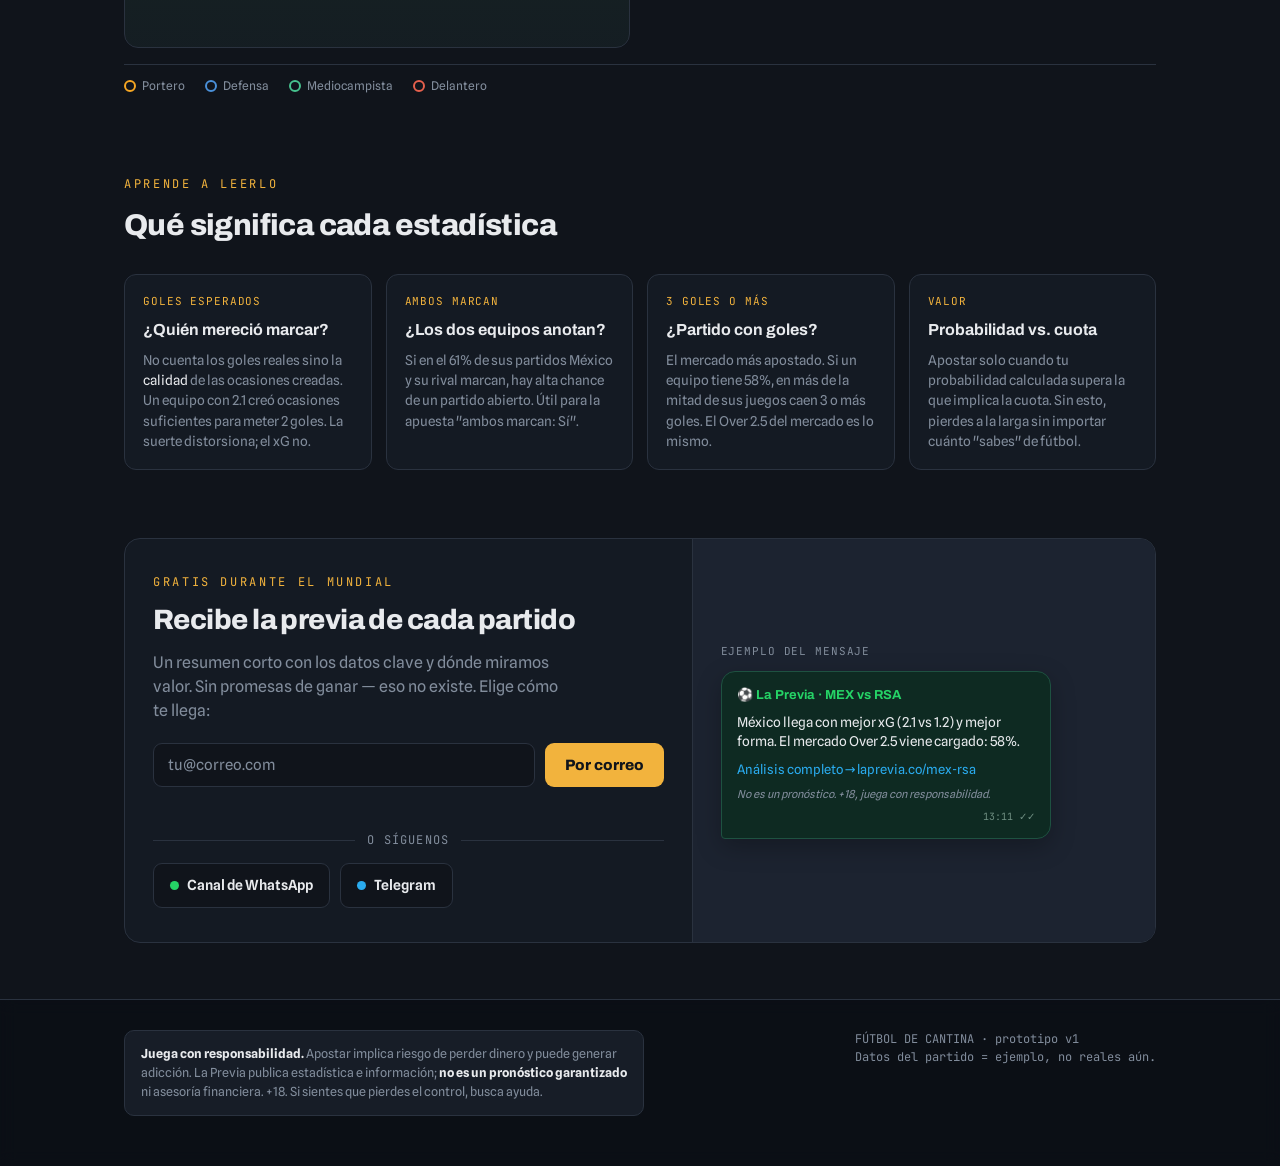
==== commit e1ca247d: "Partidos del dia, simulador de llaves, fix carrusel jugados, dots grupos" ====
--- a/index.html
+++ b/index.html
@@ -31,6 +31,7 @@
       <a href="#leer">Cómo leer</a>
       <a href="#lista">Síguenos</a>
       <a href="partidos.html">📅 Calendario</a>
+      <a href="simulador.html">🏆 Simulador</a>
       <a href="sedes.html">🗺️ Sedes</a>
     </nav>
   </div>
@@ -383,6 +384,22 @@
       <button class="car-flecha car-next" id="car-next" onclick="carMover(1)">&#8594;</button>
     </div>
     <div class="car-dots" id="car-dots"></div>
+  </section>
+
+  <!-- ── PARTIDOS DE HOY ── -->
+  <section id="hoy-sec" style="padding:0 0 40px" hidden>
+    <div class="car-titulo-row">
+      <span class="car-titulo" id="hoy-titulo">Partidos de hoy</span>
+      <span class="car-actualizado" id="hoy-count"></span>
+    </div>
+    <div class="carrusel-wrap">
+      <button class="car-flecha" id="hoy-prev" aria-label="Anterior">&#8249;</button>
+      <div class="carrusel-viewport">
+        <div class="carrusel-track" id="hoy-track"></div>
+      </div>
+      <button class="car-flecha" id="hoy-next" aria-label="Siguiente">&#8250;</button>
+    </div>
+    <div class="car-dots" id="hoy-dots"></div>
   </section>
 
   <!-- ── CARRUSEL TABLAS DE GRUPOS ── -->
@@ -1309,6 +1326,143 @@
 setInterval(cargarPrevia, 15 * 60 * 1000);
 
 /* ══════════════════════════════════════════════════════════════
+   CARRUSEL PARTIDOS DE HOY
+══════════════════════════════════════════════════════════════ */
+(function() {
+  /* Fecha de hoy en Colombia (UTC-5) */
+  function fechaHoyCOL() {
+    var ahora = new Date();
+    var col = new Date(ahora.getTime() - 5 * 3600000);
+    return col.toISOString().slice(0, 10); /* YYYY-MM-DD */
+  }
+
+  function horaCol(utc) {
+    return new Date(utc).toLocaleTimeString('es-CO',
+      { timeZone: 'America/Bogota', hour: '2-digit', minute: '2-digit' });
+  }
+
+  function barProb(pct, color) {
+    return '<div style="background:var(--panel-2);border-radius:4px;height:6px;margin-top:4px">'
+      + '<div style="width:' + pct + '%;background:' + color + ';height:6px;border-radius:4px;transition:width .4s"></div>'
+      + '</div>';
+  }
+
+  function renderHoy(previas) {
+    var hoy = fechaHoyCOL();
+    var partidos = HORARIO.filter(function(p) {
+      /* Convertir UTC a fecha Colombia */
+      var colDate = new Date(new Date(p.utc).getTime() - 5 * 3600000);
+      return colDate.toISOString().slice(0, 10) === hoy;
+    });
+
+    if (!partidos.length) return;
+
+    var sec   = document.getElementById('hoy-sec');
+    var track = document.getElementById('hoy-track');
+    var dots  = document.getElementById('hoy-dots');
+    var count = document.getElementById('hoy-count');
+    sec.hidden = false;
+    count.textContent = partidos.length + ' partido' + (partidos.length > 1 ? 's' : '') + ' hoy';
+
+    var hoyIdx = 0, hoyTotal = partidos.length, hoyTimer = null;
+
+    partidos.forEach(function(p, i) {
+      var pv = previas ? (previas[p.localSig + '-' + p.visitanteSig] || previas[p.visitanteSig + '-' + p.localSig]) : null;
+      var probL = pv ? pv.probLocal      : null;
+      var probE = pv ? pv.probEmpate     : null;
+      var probV = pv ? pv.probVisitante  : null;
+      var xGL   = pv ? pv.xGLocal        : null;
+      var xGV   = pv ? pv.xGVisitante    : null;
+
+      /* Determinar si ya jugó */
+      var inicio = new Date(p.utc).getTime();
+      var yaJugo = Date.now() > inicio + 115 * 60 * 1000 + 30 * 60 * 1000;
+
+      var card = document.createElement('div');
+      card.style.cssText = 'min-width:100%;box-sizing:border-box;padding:20px 24px;background:var(--panel);border-radius:12px';
+
+      var statusBadge = yaJugo
+        ? '<span style="background:var(--panel-2);color:var(--muted);font-size:10px;font-weight:700;padding:3px 8px;border-radius:4px;letter-spacing:.08em">FINALIZADO</span>'
+        : (Date.now() >= inicio && Date.now() <= inicio + 115*60*1000)
+          ? '<span style="background:#dc2626;color:#fff;font-size:10px;font-weight:700;padding:3px 8px;border-radius:4px;letter-spacing:.08em;animation:pulse 1.5s infinite">● EN VIVO</span>'
+          : '<span style="color:var(--muted);font-size:11px">⏱ ' + horaCol(p.utc) + ' COL</span>';
+
+      var html = '<div style="display:flex;justify-content:space-between;align-items:center;margin-bottom:14px">'
+        + '<span style="font-size:10px;color:var(--muted);font-weight:700;letter-spacing:.1em">GRUPO ' + p.grupo + '</span>'
+        + statusBadge
+        + '</div>'
+        /* Teams */
+        + '<div style="display:flex;align-items:center;justify-content:space-between;gap:12px;margin-bottom:16px">'
+          + '<div style="text-align:center;flex:1">'
+            + '<div style="font-size:22px;font-weight:900;letter-spacing:.05em">' + p.localSig + '</div>'
+            + '<div style="font-size:11px;color:var(--muted);margin-top:2px">' + (p.localNom || p.localSig) + '</div>'
+          + '</div>'
+          + '<div style="font-size:13px;color:var(--muted);font-weight:700">VS</div>'
+          + '<div style="text-align:center;flex:1">'
+            + '<div style="font-size:22px;font-weight:900;letter-spacing:.05em">' + p.visitanteSig + '</div>'
+            + '<div style="font-size:11px;color:var(--muted);margin-top:2px">' + (p.visitanteNom || p.visitanteSig) + '</div>'
+          + '</div>'
+        + '</div>';
+
+      if (probL !== null) {
+        html += '<div style="font-size:10px;color:var(--muted);font-weight:700;letter-spacing:.08em;margin-bottom:8px">PROBABILIDADES (modelo)</div>'
+          + '<div style="display:grid;grid-template-columns:1fr 1fr 1fr;gap:8px;text-align:center">'
+            + '<div><div style="font-size:18px;font-weight:800;color:var(--pos)">' + probL + '%</div>'
+              + '<div style="font-size:10px;color:var(--muted)">Gana ' + p.localSig + '</div>'
+              + barProb(probL, 'var(--pos)') + '</div>'
+            + '<div><div style="font-size:18px;font-weight:800;color:var(--muted)">' + probE + '%</div>'
+              + '<div style="font-size:10px;color:var(--muted)">Empate</div>'
+              + barProb(probE, 'var(--muted)') + '</div>'
+            + '<div><div style="font-size:18px;font-weight:800;color:var(--amber)">' + probV + '%</div>'
+              + '<div style="font-size:10px;color:var(--muted)">Gana ' + p.visitanteSig + '</div>'
+              + barProb(probV, 'var(--amber)') + '</div>'
+          + '</div>';
+
+        if (xGL !== null) {
+          html += '<div style="display:flex;justify-content:space-between;margin-top:12px;font-size:11px;color:var(--muted)">'
+            + '<span>xG esperado: <b style="color:var(--ink)">' + xGL + '</b></span>'
+            + '<span>xG esperado: <b style="color:var(--ink)">' + xGV + '</b></span>'
+            + '</div>';
+        }
+      } else {
+        html += '<div style="text-align:center;color:var(--muted);font-size:12px;padding:12px 0">Estadísticas cargando…</div>';
+      }
+
+      html += '<div style="margin-top:14px;font-size:10px;color:var(--muted);text-align:center">' + p.estadio + '</div>';
+
+      card.innerHTML = html;
+      track.appendChild(card);
+
+      var dot = document.createElement('button');
+      dot.className = 'car-dot' + (i === 0 ? ' active' : '');
+      dot.setAttribute('aria-label', p.localSig + ' vs ' + p.visitanteSig);
+      dots.appendChild(dot);
+    });
+
+    function hoyIr(n) {
+      hoyIdx = (n + hoyTotal) % hoyTotal;
+      track.style.transform = 'translateX(-' + (hoyIdx * 100) + '%)';
+      dots.querySelectorAll('.car-dot').forEach(function(d, i) {
+        d.classList.toggle('active', i === hoyIdx);
+      });
+    }
+
+    document.getElementById('hoy-prev').addEventListener('click', function() { hoyIr(hoyIdx - 1); clearInterval(hoyTimer); });
+    document.getElementById('hoy-next').addEventListener('click', function() { hoyIr(hoyIdx + 1); clearInterval(hoyTimer); });
+    dots.querySelectorAll('.car-dot').forEach(function(d, i) {
+      d.addEventListener('click', function() { hoyIr(i); clearInterval(hoyTimer); });
+    });
+
+    if (hoyTotal > 1) hoyTimer = setInterval(function() { hoyIr(hoyIdx + 1); }, 6000);
+  }
+
+  fetch('resultados.json?v=' + Date.now())
+    .then(function(r) { return r.json(); })
+    .then(function(d) { renderHoy(d.previas || null); })
+    .catch(function()  { renderHoy(null); });
+})();
+
+/* ══════════════════════════════════════════════════════════════
    CARRUSEL TABLAS DE GRUPOS
 ══════════════════════════════════════════════════════════════ */
 (function() {
@@ -1387,12 +1541,9 @@
 
       /* Dot */
       var dot = document.createElement('button');
-      dot.className = 'car-dot' + (i === 0 ? ' active' : '');
+      dot.className = 'car-dot car-dot-letra' + (i === 0 ? ' active' : '');
       dot.setAttribute('aria-label', 'Grupo ' + letra);
       dot.textContent = letra;
-      dot.style.fontSize = '10px';
-      dot.style.fontWeight = '700';
-      dot.style.minWidth = '22px';
       dots.appendChild(dot);
     });
 
--- a/style.css
+++ b/style.css
@@ -1676,10 +1676,32 @@
   height: 8px;
   border-radius: 50%;
   background: var(--line);
+  border: none;
   cursor: pointer;
   transition: background .2s;
+  color: transparent;
+  font-size: 0;
+  padding: 0;
 }
 .car-dot.active { background: var(--amber); }
+/* Dots con letra (carrusel de grupos) */
+.car-dot.car-dot-letra {
+  width: auto;
+  height: auto;
+  min-width: 24px;
+  border-radius: 6px;
+  padding: 3px 7px;
+  font-size: 10px;
+  font-weight: 700;
+  color: var(--muted);
+  background: var(--panel-2);
+  border: 1px solid var(--line);
+}
+.car-dot.car-dot-letra.active {
+  background: var(--amber);
+  color: #000;
+  border-color: var(--amber);
+}
 
 /* ── Formación dinámica ── */
 .jug-circle.gk  { background: #F2B33D; color: #000; }
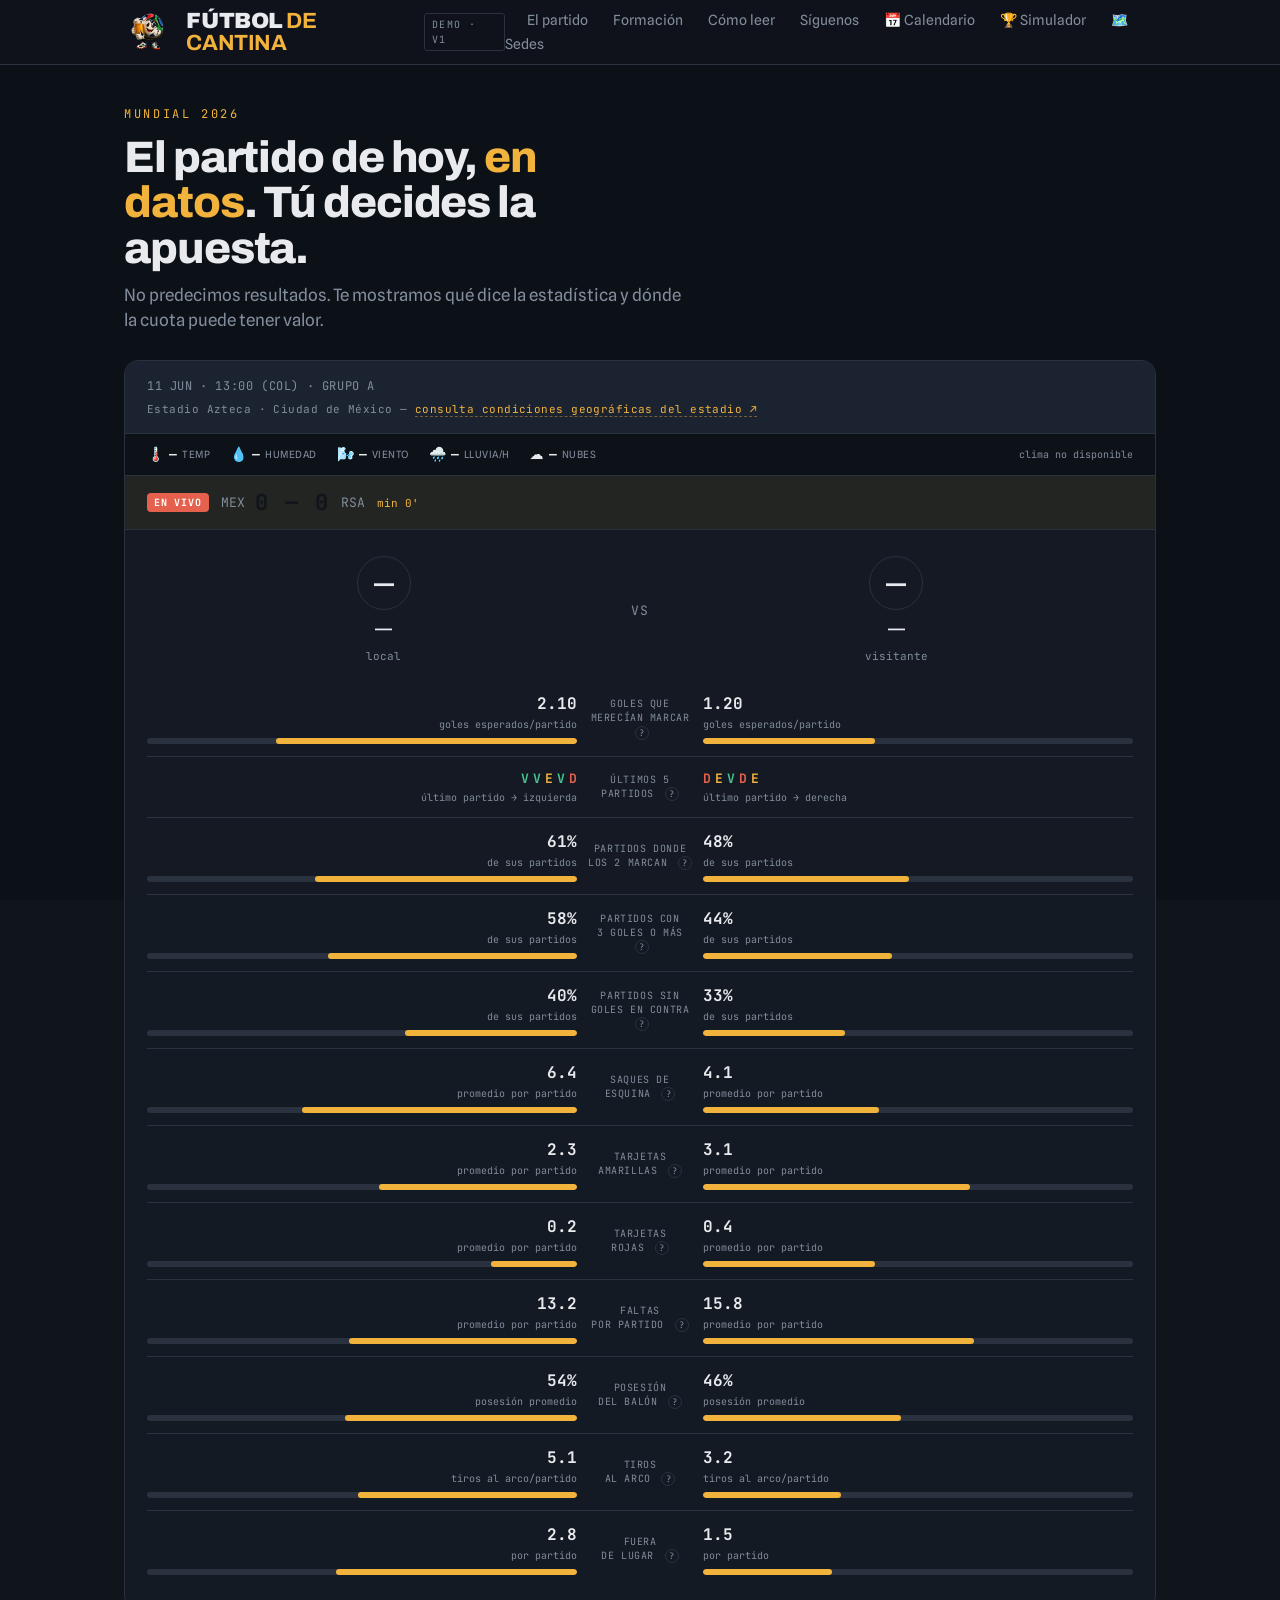
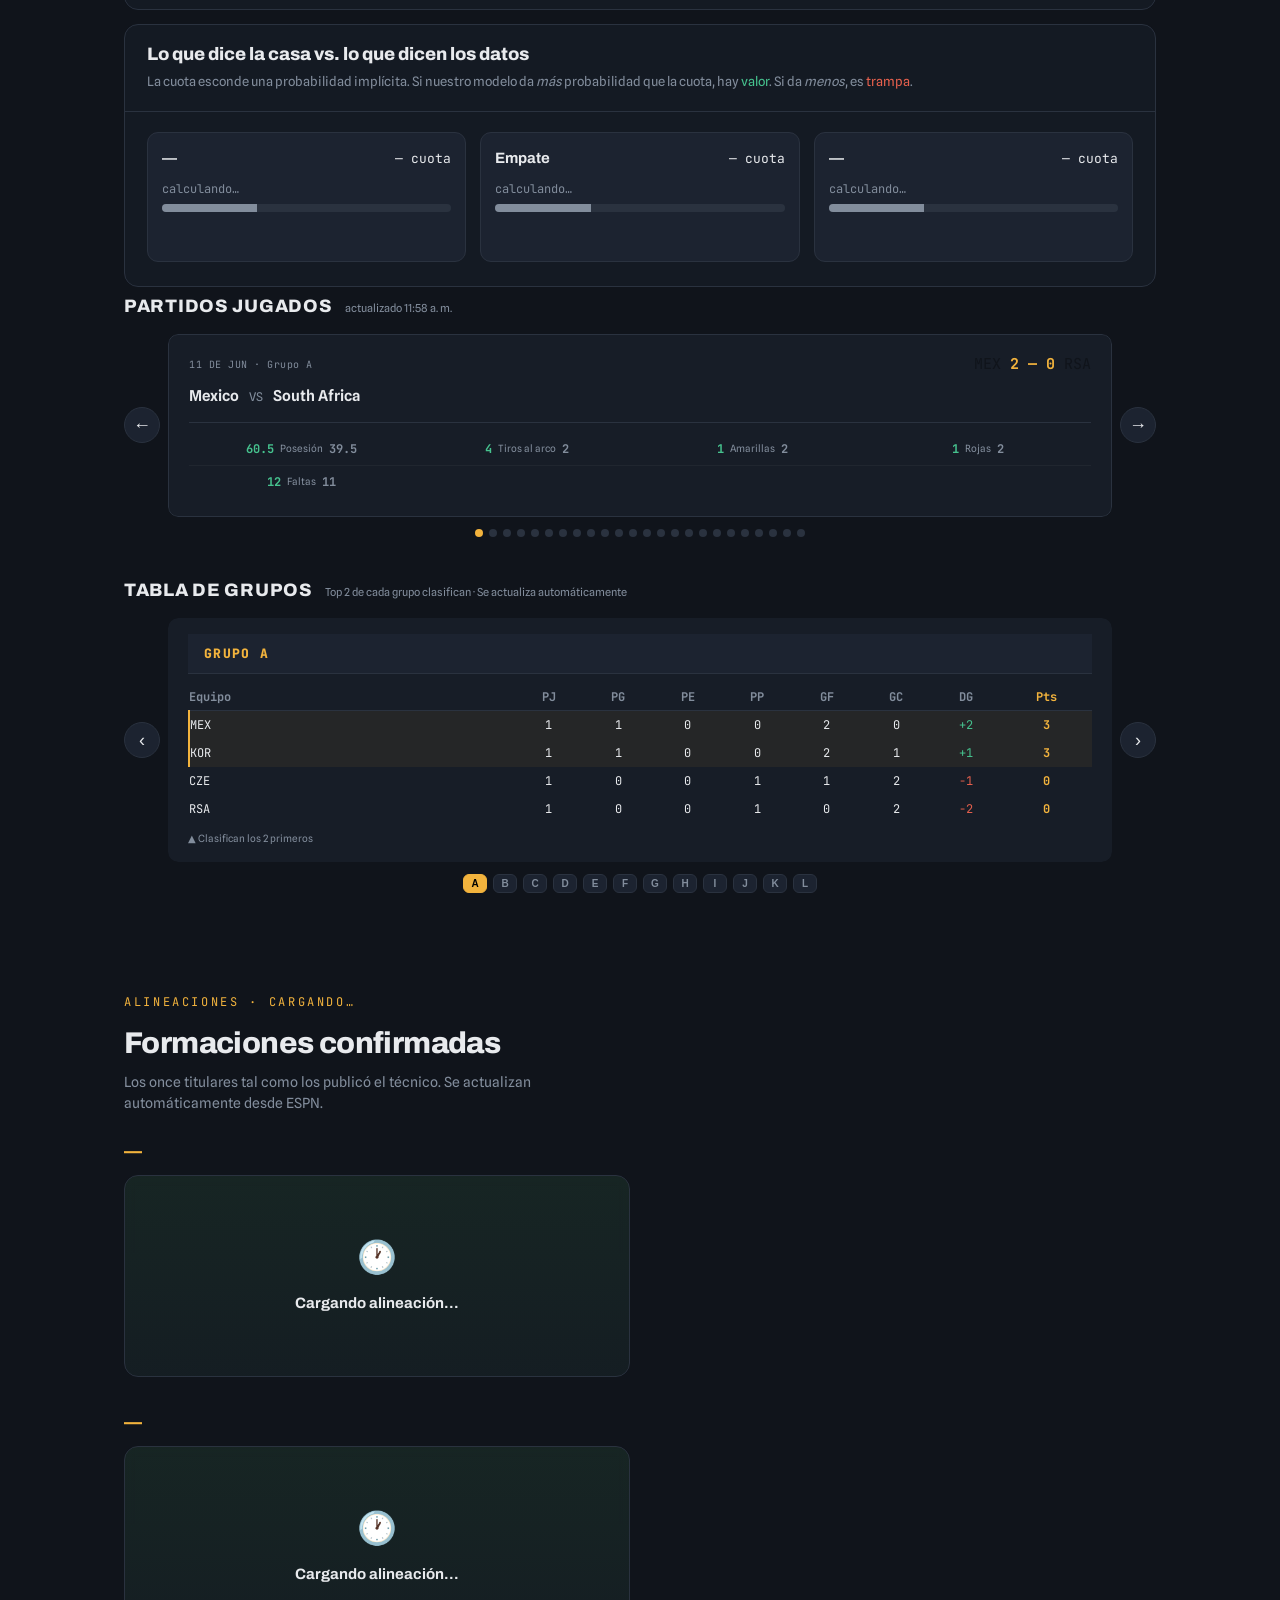
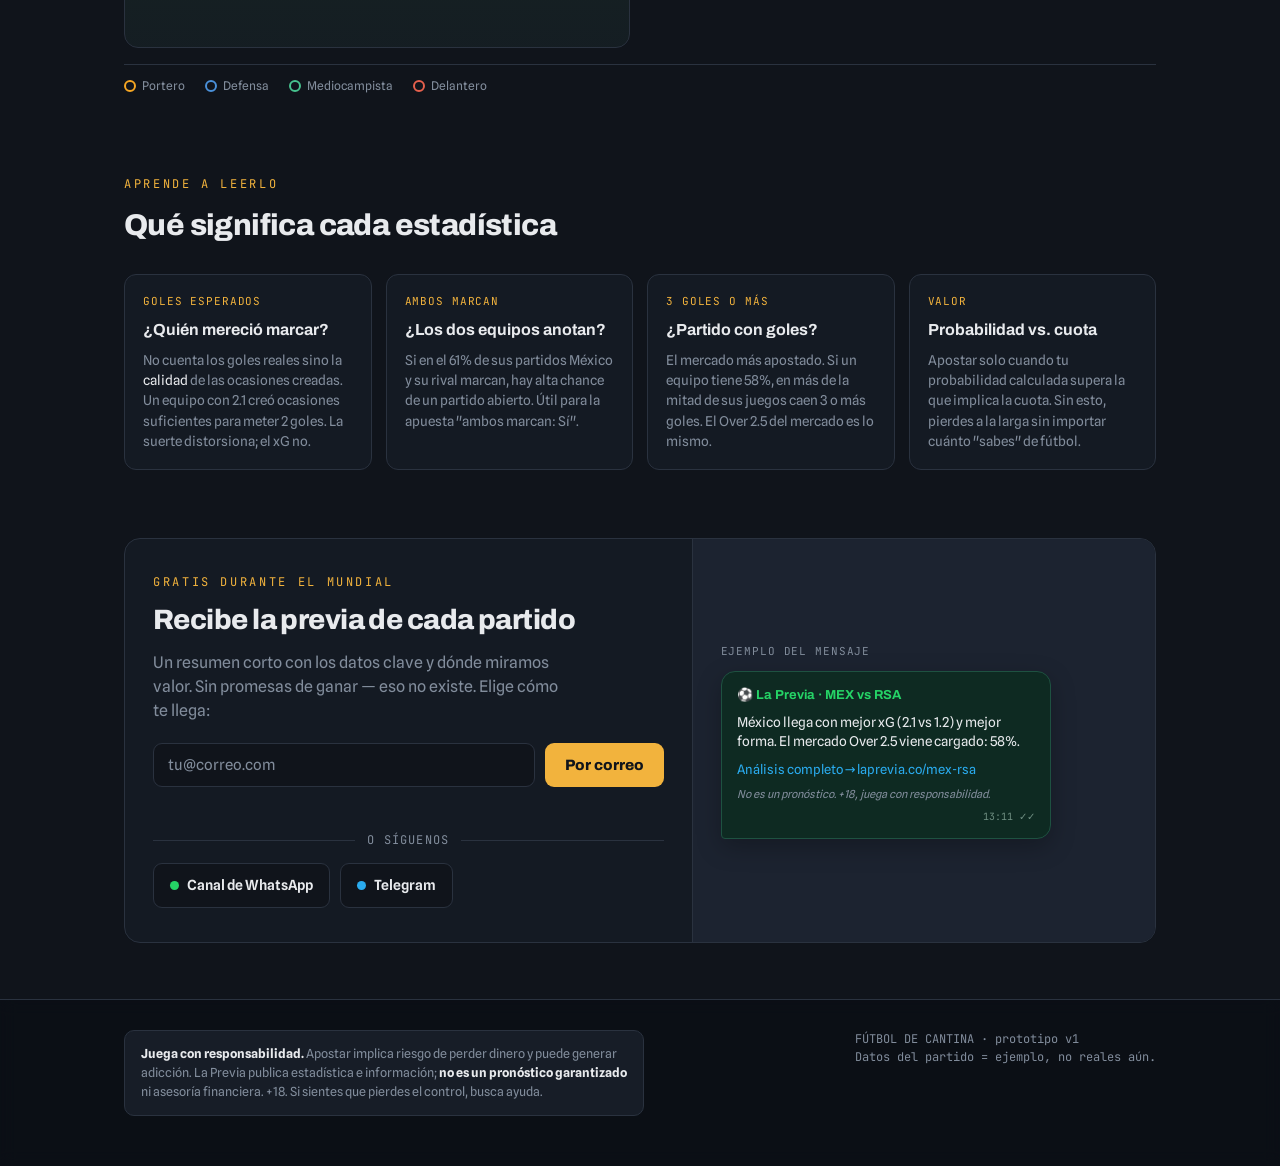
==== commit 84062f31: "index.html: quitar Jornada 1 del eyebrow Co-Authored-By: Claude Sonnet 4.6 <noreply@anthropic.com>" ====
--- a/index.html
+++ b/index.html
@@ -41,7 +41,7 @@
 
   <!-- ── SECCIÓN 1: Dossier del partido ── -->
   <section class="hero" id="partido">
-    <div class="eyebrow">Jornada 1 · Mundial 2026</div>
+    <div class="eyebrow">Mundial 2026</div>
     <h1>El partido de hoy, <em>en datos</em>. Tú decides la apuesta.</h1>
     <p class="lede">No predecimos resultados. Te mostramos qué dice la estadística y dónde la cuota puede tener valor.</p>
 
--- a/style.css
+++ b/style.css
@@ -329,7 +329,7 @@
 /* Tarjeta jugada */
 .partido-card.jugado { opacity: 0.75; }
 .p-vs.tiene-resultado { display: flex; flex-direction: column; align-items: center; }
-.p-score { font-family: "JetBrains Mono", monospace; font-size: 16px; font-weight: 700; color: var(--ink); }
+.p-score { font-family: "JetBrains Mono", monospace; font-size: 16px; font-weight: 700; color: var(--amber); letter-spacing: .04em; }
 @media (max-width: 680px) {
   .grupos-grid { grid-template-columns: 1fr; }
   .comp-row { padding: 8px 14px; }
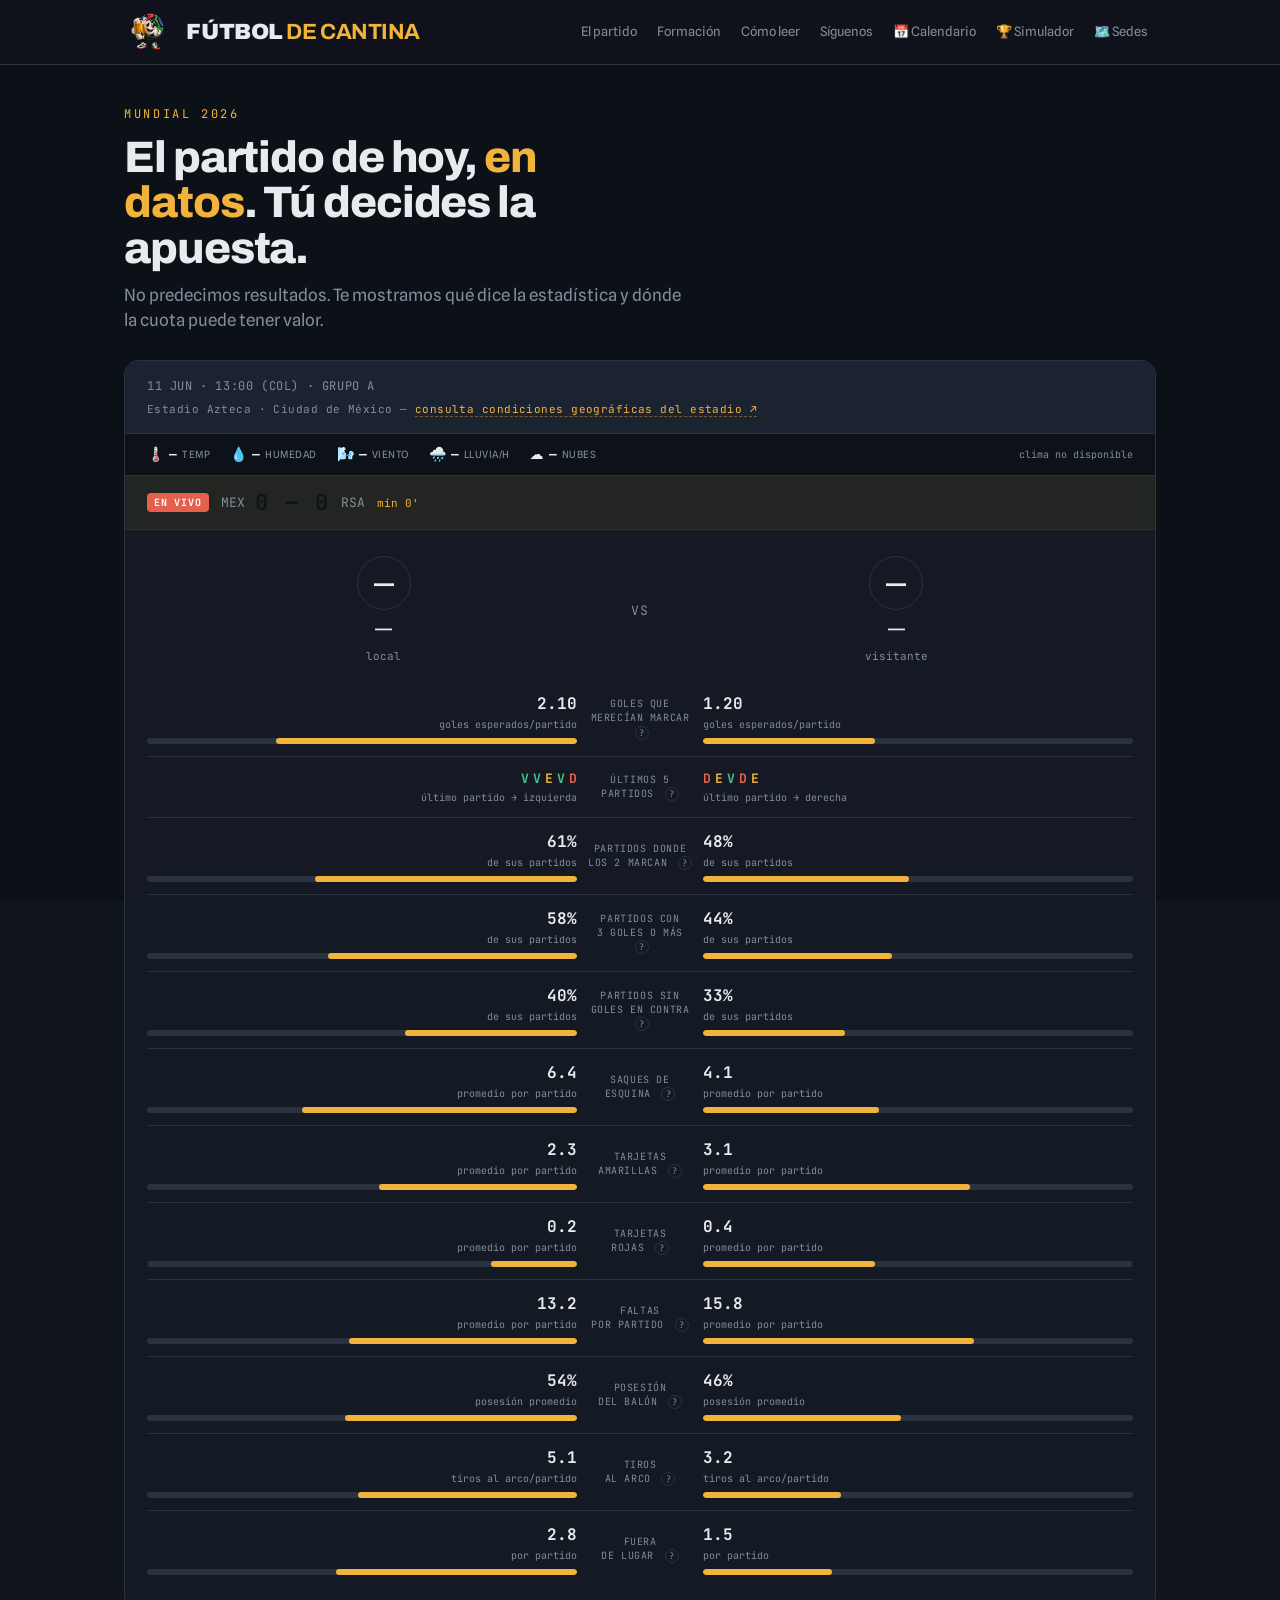
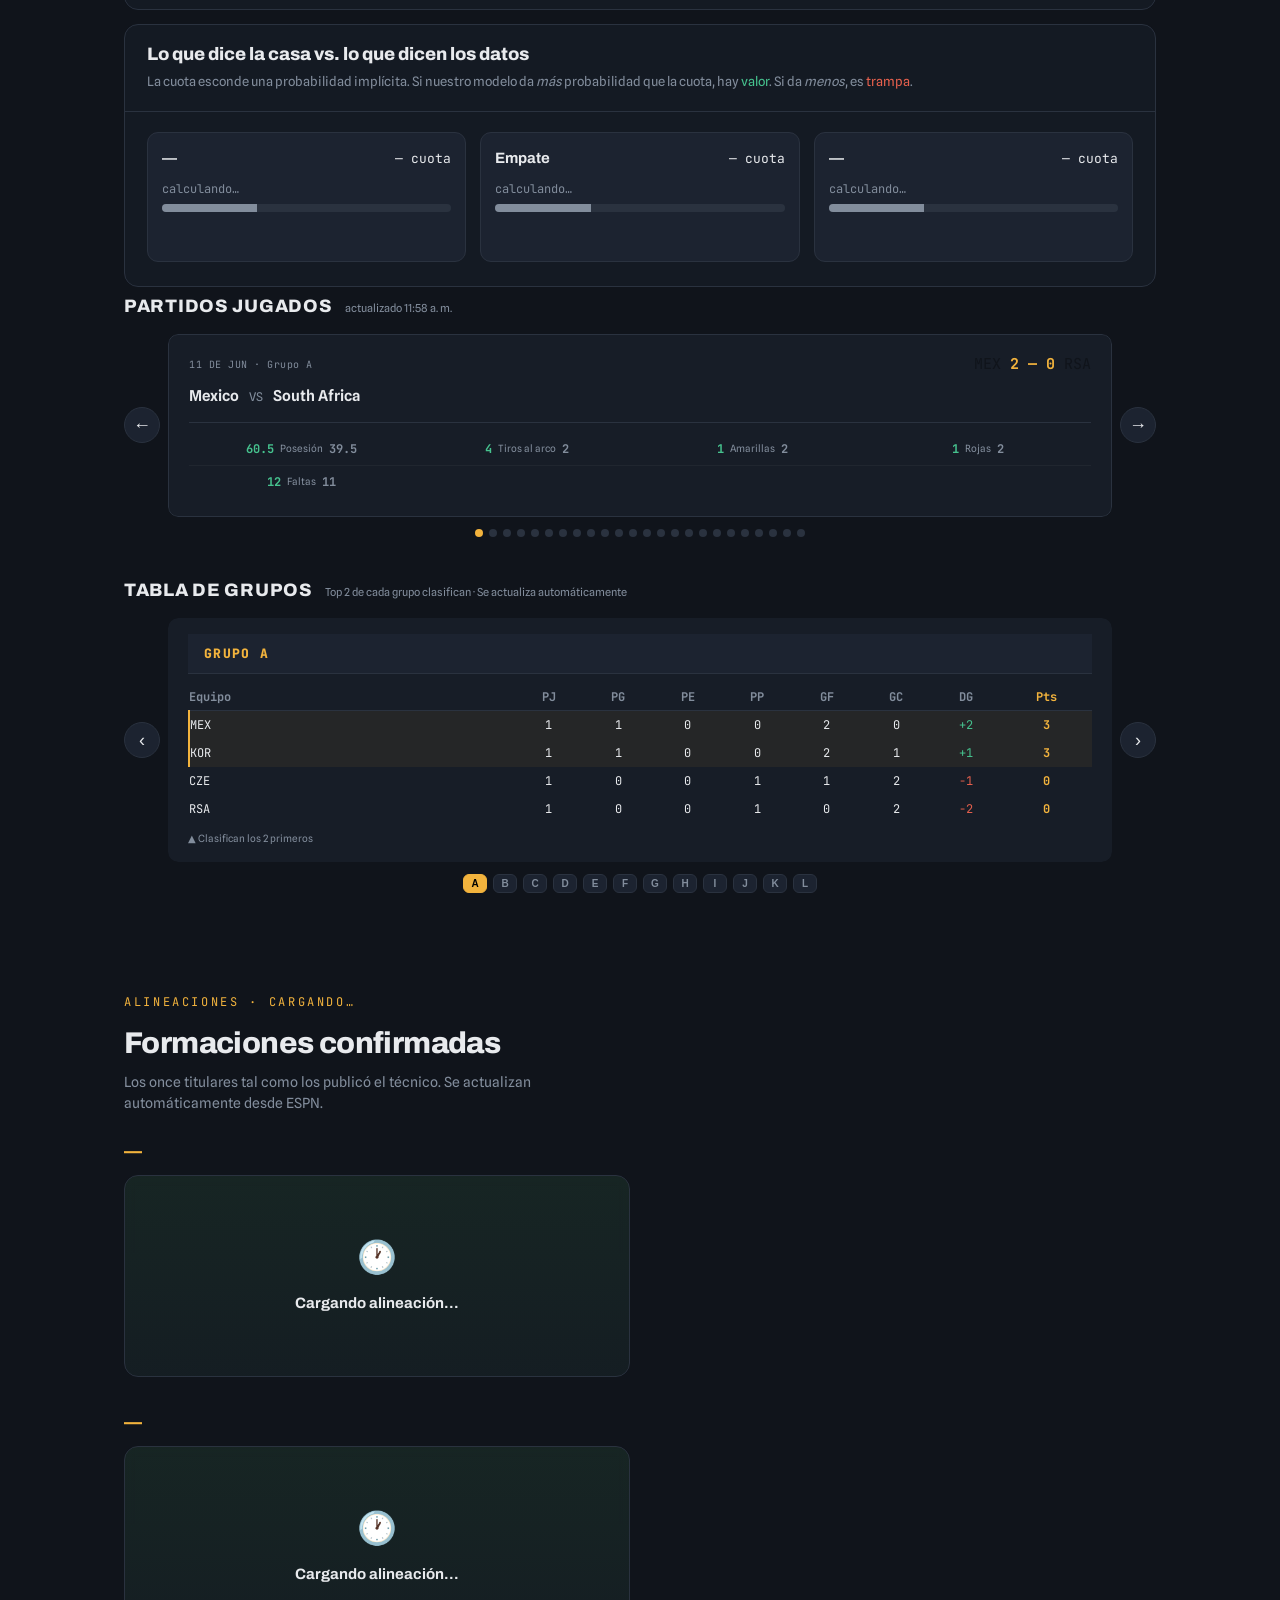
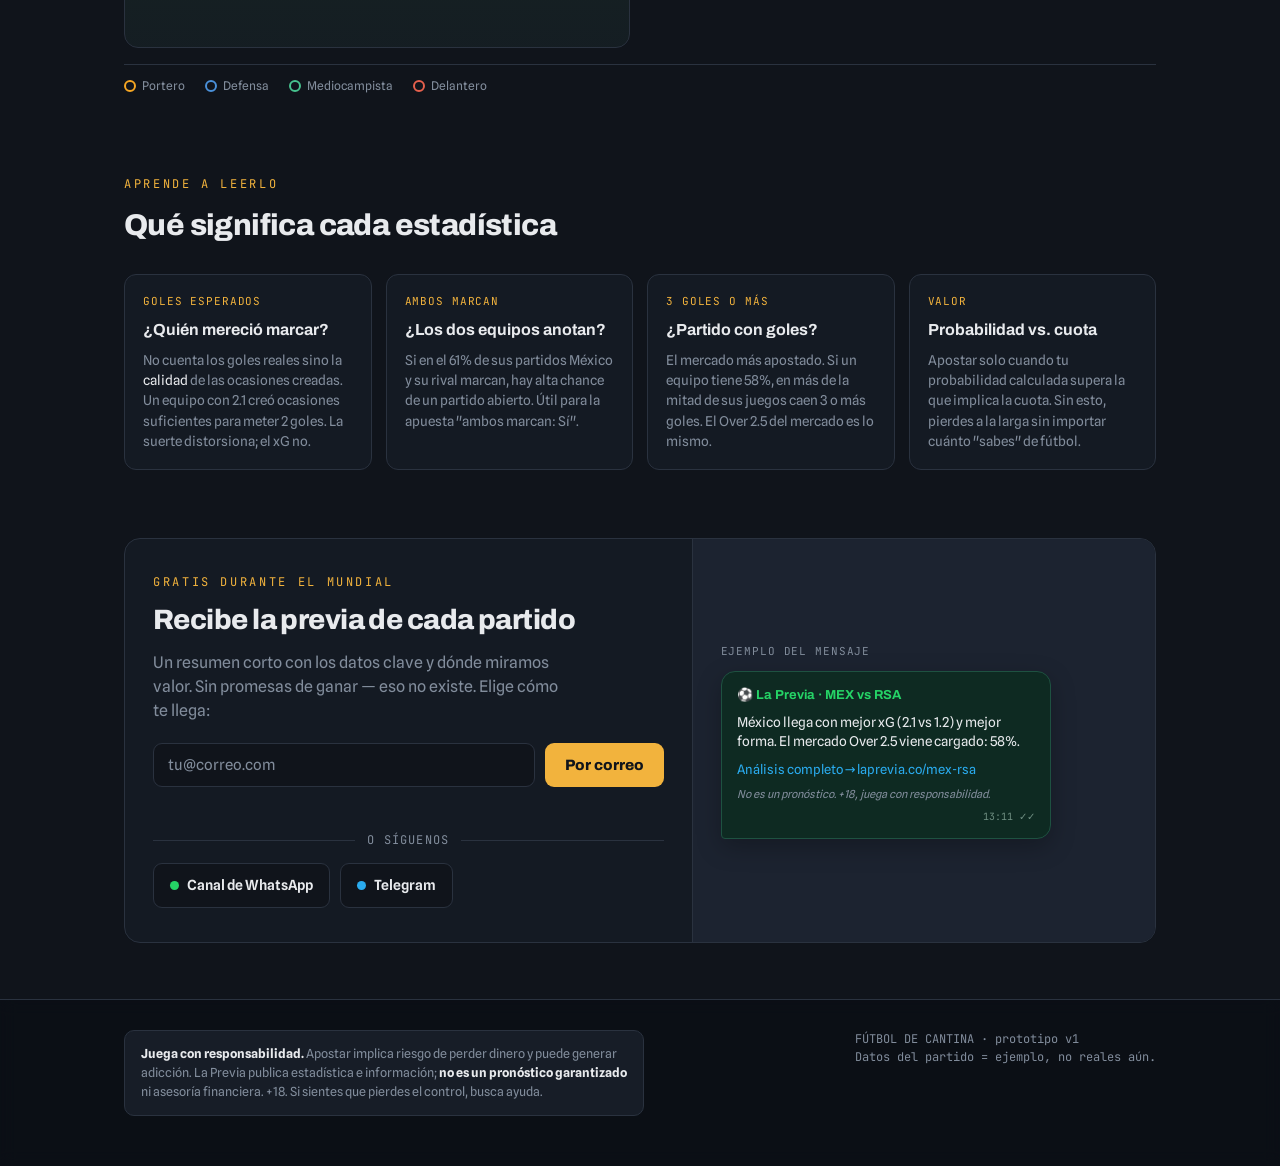
==== commit 87449906: "nav: quitar badge demo, reducir espaciado, ocultar en tablets (<900px)" ====
--- a/index.html
+++ b/index.html
@@ -23,7 +23,6 @@
     <div class="brand">
       <img src="Logo.png" alt="Logo Fútbol de Cantina" class="logo-img">
       <span class="logo">FÚTBOL <b>DE CANTINA</b></span>
-      <span class="tag-demo">demo · v1</span>
     </div>
     <nav>
       <a href="#partido">El partido</a>
--- a/style.css
+++ b/style.css
@@ -114,16 +114,24 @@
   text-transform: uppercase;
 }
 
+nav {
+  display: flex;
+  align-items: center;
+  flex-wrap: nowrap;
+  gap: 4px;
+}
 nav a {
   color: var(--muted);
   text-decoration: none;
-  font-size: 14px;
-  margin-left: 22px;
-}
-nav a:hover { color: var(--text); }
+  font-size: 13px;
+  padding: 4px 8px;
+  white-space: nowrap;
+  border-radius: 4px;
+}
+nav a:hover { color: var(--text); background: rgba(255,255,255,.05); }
 nav a:focus-visible { outline: 2px solid var(--amber); outline-offset: 3px; border-radius: 3px; }
 
-@media (max-width: 680px) { nav { display: none; } }
+@media (max-width: 900px) { nav { display: none; } }
 
 /* ─────────────────────────────────────
    HERO
